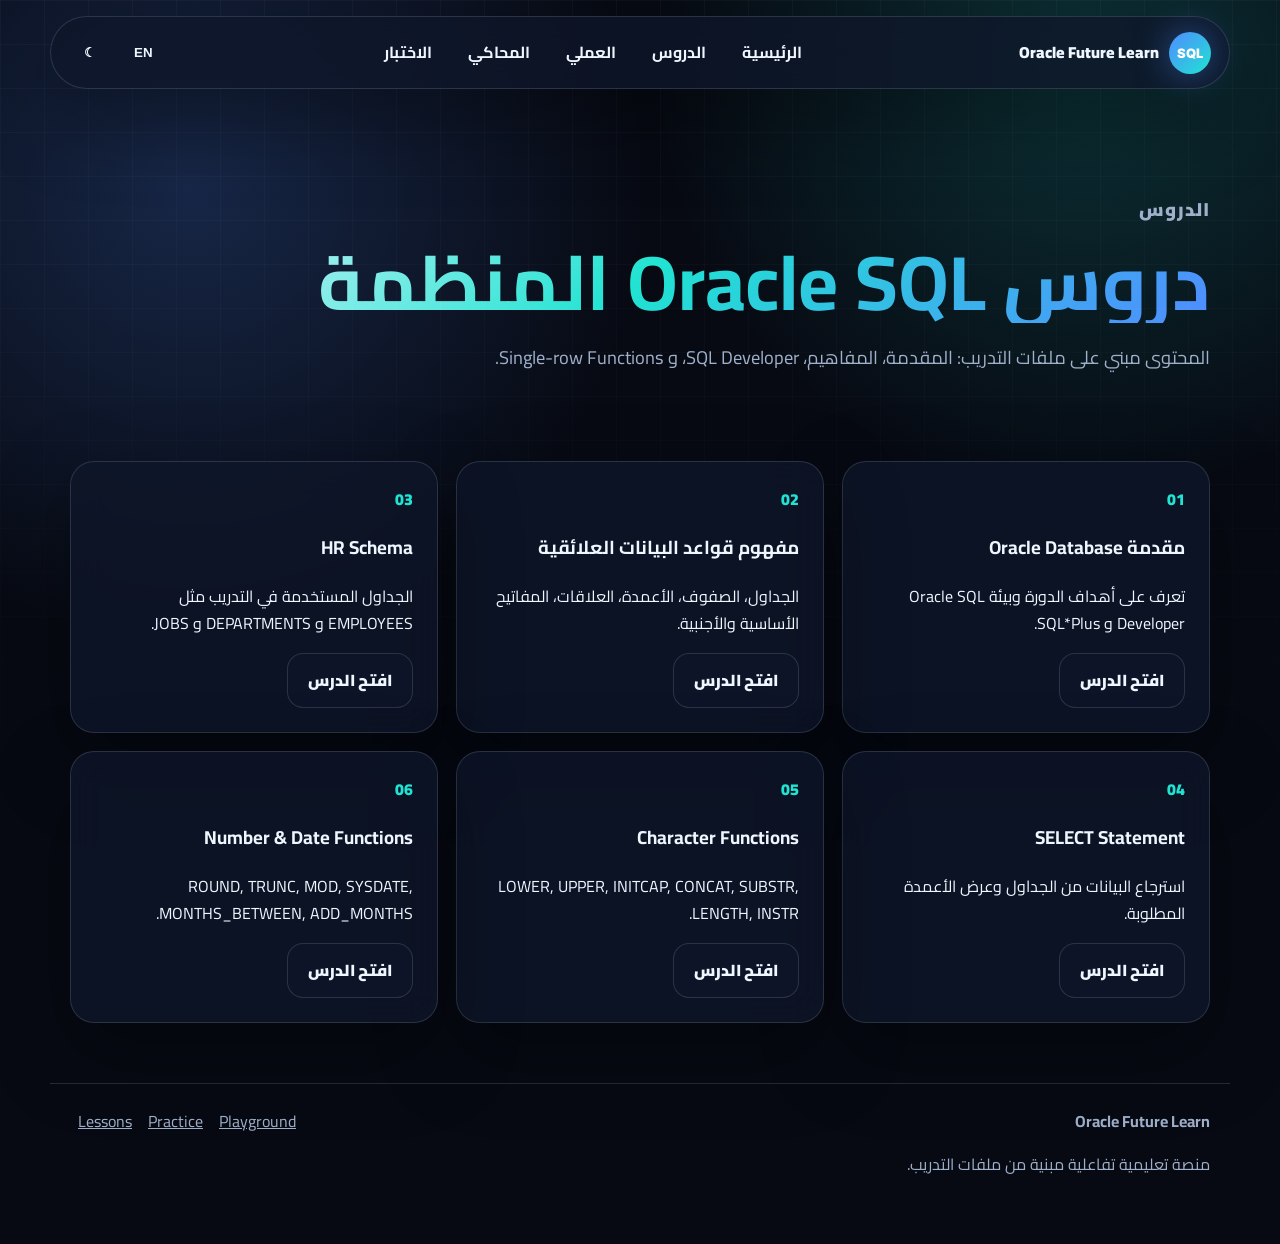
==== lessons.html @ 0b4a3ad7 "Add files via upload" ====
<!DOCTYPE html><html lang="ar" dir="rtl"><head><meta charset="UTF-8"><meta name="viewport" content="width=device-width, initial-scale=1.0"><title>Lessons</title><meta name="description" content="Interactive bilingual Oracle SQL learning platform"><link rel="preconnect" href="https://fonts.googleapis.com"><link href="https://fonts.googleapis.com/css2?family=Cairo:wght@300;400;600;700;900&family=Inter:wght@300;400;600;800;900&family=JetBrains+Mono:wght@400;600&display=swap" rel="stylesheet"><link rel="stylesheet" href="style.css"></head><body><header class="topbar"><a class="brand" href="index.html"><span class="brand-orb">SQL</span><span data-i18n="brand">Oracle Future Learn</span></a><button class="nav-toggle" aria-label="menu">☰</button><nav class="nav"><a href="index.html" data-i18n="nav_home">الرئيسية</a><a href="lessons.html" data-i18n="nav_lessons">الدروس</a><a href="oracle-practice.html" data-i18n="nav_practice">العملي</a><a href="playground.html" data-i18n="nav_playground">المحاكي</a><a href="quiz.html" data-i18n="nav_quiz">الاختبار</a></nav><div class="actions"><button id="langToggle" class="chip">EN</button><button id="themeToggle" class="chip">☾</button></div></header><main><section class="page-head reveal"><p class="eyebrow" data-i18n="nav_lessons">الدروس</p><h1 data-i18n="lessons_title">دروس Oracle SQL المنظمة</h1><p data-i18n="lessons_desc">المحتوى مبني على ملفات التدريب: المقدمة، المفاهيم، SQL Developer، و Single-row Functions.</p></section><section class="lesson-grid reveal" id="lessonGrid"></section></main><footer class="footer"><div><b>Oracle Future Learn</b><p data-i18n="footer_desc">منصة تعليمية تفاعلية مبنية من ملفات التدريب.</p></div><div class="footer-links"><a href="lessons.html">Lessons</a><a href="oracle-practice.html">Practice</a><a href="playground.html">Playground</a></div></footer><script src="app.js"></script><script src="lessons.js"></script></body></html>
---- style.css ----
:root{--bg:#070a13;--surface:rgba(15,23,42,.78);--surface2:rgba(30,41,59,.78);--text:#eef6ff;--muted:#9fb0ca;--primary:#4f8cff;--accent:#20e3d2;--border:rgba(148,163,184,.22);--shadow:0 30px 80px rgba(0,0,0,.35);--radius:24px}html[data-theme="light"]{--bg:#f7fbff;--surface:rgba(255,255,255,.82);--surface2:rgba(241,245,249,.88);--text:#08111f;--muted:#52606f;--primary:#2563eb;--accent:#0891b2;--border:rgba(15,23,42,.13);--shadow:0 25px 70px rgba(37,99,235,.12)}*{box-sizing:border-box}body{margin:0;background:radial-gradient(circle at 15% 15%,rgba(79,140,255,.22),transparent 30%),radial-gradient(circle at 85% 5%,rgba(32,227,210,.18),transparent 27%),var(--bg);color:var(--text);font-family:Cairo,Inter,sans-serif;line-height:1.7;min-height:100vh}body:before{content:"";position:fixed;inset:0;background-image:linear-gradient(rgba(255,255,255,.03) 1px,transparent 1px),linear-gradient(90deg,rgba(255,255,255,.03) 1px,transparent 1px);background-size:44px 44px;mask-image:linear-gradient(to bottom,#000,transparent);pointer-events:none}.topbar{position:sticky;top:0;z-index:20;display:flex;align-items:center;justify-content:space-between;gap:18px;margin:16px auto;padding:12px 18px;max-width:1180px;border:1px solid var(--border);background:var(--surface);backdrop-filter:blur(18px);border-radius:999px;box-shadow:var(--shadow)}.brand{display:flex;align-items:center;gap:10px;text-decoration:none;color:var(--text);font-weight:900}.brand-orb{display:grid;place-items:center;width:42px;height:42px;border-radius:50%;background:linear-gradient(135deg,var(--primary),var(--accent));color:#fff;font-family:Inter;font-size:13px;box-shadow:0 0 35px rgba(79,140,255,.5)}.nav{display:flex;gap:6px}.nav a,.chip{color:var(--text);text-decoration:none;border:1px solid transparent;background:transparent;border-radius:999px;padding:9px 14px;font-weight:700;cursor:pointer}.nav a:hover,.chip:hover{border-color:var(--border);background:var(--surface2)}.actions{display:flex;gap:8px}.nav-toggle{display:none}.hero,.section,.page-head,.lab-layout,.playground,.quiz-box{max-width:1180px;margin:0 auto;padding:70px 20px}.grid-2{display:grid;grid-template-columns:1.05fr .95fr;gap:36px;align-items:center}.eyebrow{color:var(--accent);font-weight:900;letter-spacing:.05em}.hero h1,.page-head h1{font-size:clamp(2.2rem,6vw,5rem);line-height:1.04;margin:12px 0;background:linear-gradient(135deg,var(--text),var(--accent),var(--primary));-webkit-background-clip:text;color:transparent}.lead,.page-head p,.section-title p{font-size:1.15rem;color:var(--muted);max-width:750px}.btn{display:inline-flex;align-items:center;justify-content:center;text-decoration:none;border:1px solid var(--border);border-radius:16px;padding:13px 20px;font-weight:900;color:var(--text);cursor:pointer}.primary{background:linear-gradient(135deg,var(--primary),var(--accent));color:white;border:0;box-shadow:0 16px 40px rgba(79,140,255,.25)}.ghost{background:var(--surface)}.hero-actions{display:flex;gap:12px;flex-wrap:wrap;margin:28px 0}.stats{display:grid;grid-template-columns:repeat(3,1fr);gap:12px}.stats div,.card,.terminal-card,.progress-card,.lesson-card,.lab-menu,.lab-content,.editor,.output,.quiz-box{border:1px solid var(--border);background:var(--surface);backdrop-filter:blur(18px);border-radius:var(--radius);box-shadow:var(--shadow)}.stats div{padding:16px;text-align:center}.stats b{font-size:1.8rem;color:var(--accent);display:block}.terminal-card{padding:20px;transform:perspective(900px) rotateY(-5deg);position:relative;overflow:hidden}.terminal-card:after{content:"";position:absolute;width:220px;height:220px;background:var(--primary);filter:blur(80px);opacity:.25;left:-70px;bottom:-70px}.dots{display:flex;gap:8px;margin-bottom:16px}.dots span{width:12px;height:12px;border-radius:50%;background:var(--accent);opacity:.75}pre,textarea{font-family:'JetBrains Mono',monospace}.terminal-card pre{direction:ltr;text-align:left;background:#020617;color:#dbeafe;border-radius:16px;padding:18px;overflow:auto}.result-table{display:grid;grid-template-columns:1fr 1fr;gap:1px;background:var(--border);border-radius:16px;overflow:hidden;direction:ltr}.result-table div{padding:10px 12px;background:var(--surface2)}.section-title{text-align:center;margin-bottom:30px}.section-title h2,.dashboard-preview h2{font-size:clamp(1.8rem,4vw,3rem);margin:0}.cards{display:grid;gap:18px}.four{grid-template-columns:repeat(4,1fr)}.card{padding:24px;transition:.25s}.card:hover,.lesson-card:hover{transform:translateY(-8px);border-color:var(--accent)}.icon{font-size:2.3rem}.timeline{display:grid;grid-template-columns:repeat(6,1fr);gap:12px}.timeline div{padding:18px;border:1px solid var(--border);background:var(--surface);border-radius:20px;text-align:center}.timeline b{display:block;color:var(--accent)}.dashboard-preview{display:grid;grid-template-columns:1fr 320px;gap:24px;align-items:center}.progress-card{padding:25px;text-align:center}.ring{width:170px;height:170px;border-radius:50%;display:grid;place-items:center;margin:0 auto 20px;background:conic-gradient(var(--accent) var(--p,0deg),var(--surface2) 0);font-size:2rem;font-weight:900}.lesson-grid{max-width:1180px;margin:0 auto 60px;padding:0 20px;display:grid;grid-template-columns:repeat(3,1fr);gap:18px}.lesson-card{padding:24px}.lesson-card .tag{color:var(--accent);font-weight:900}.lesson-card button{margin-top:12px}.lab-layout{display:grid;grid-template-columns:280px 1fr;gap:20px;padding-top:0}.lab-menu{padding:14px;align-self:start;position:sticky;top:100px}.lab-menu button{width:100%;margin:6px 0;text-align:start}.lab-content{padding:28px}.codebox{position:relative;background:#020617;color:#dbeafe;padding:18px;border-radius:16px;overflow:auto;direction:ltr;text-align:left}.copy-btn{position:absolute;top:10px;inset-inline-end:10px}.note{border-inline-start:4px solid var(--accent);padding:12px 16px;background:var(--surface2);border-radius:12px}.playground{display:grid;grid-template-columns:1.1fr .9fr;gap:20px;padding-top:0}.editor,.output{padding:18px}.editor-bar{display:flex;gap:10px;margin-bottom:12px;flex-wrap:wrap}textarea{width:100%;min-height:300px;border:1px solid var(--border);border-radius:18px;background:#020617;color:#dbeafe;padding:18px;font-size:15px;direction:ltr;text-align:left}.table{width:100%;border-collapse:collapse;overflow:hidden;border-radius:16px}.table th,.table td{border:1px solid var(--border);padding:10px;text-align:start}.table th{color:var(--accent)}.question{padding:18px;border:1px solid var(--border);border-radius:18px;margin:14px 0;background:var(--surface2)}.question label{display:block;margin:8px 0}.footer{max-width:1180px;margin:50px auto 25px;padding:24px 20px;border-top:1px solid var(--border);display:flex;justify-content:space-between;gap:20px;color:var(--muted)}.footer a{color:var(--muted);margin-inline:8px}.reveal{opacity:0;transform:translateY(18px);transition:.7s}.reveal.in{opacity:1;transform:none}@media(max-width:900px){.topbar{border-radius:24px;align-items:flex-start}.nav-toggle{display:block}.nav{display:none;position:absolute;top:74px;left:16px;right:16px;flex-direction:column;background:var(--surface);padding:14px;border:1px solid var(--border);border-radius:22px}.nav.open{display:flex}.grid-2,.dashboard-preview,.lab-layout,.playground{grid-template-columns:1fr}.four,.lesson-grid,.timeline{grid-template-columns:1fr}.terminal-card{transform:none}.footer{flex-direction:column}.lab-menu{position:static}}
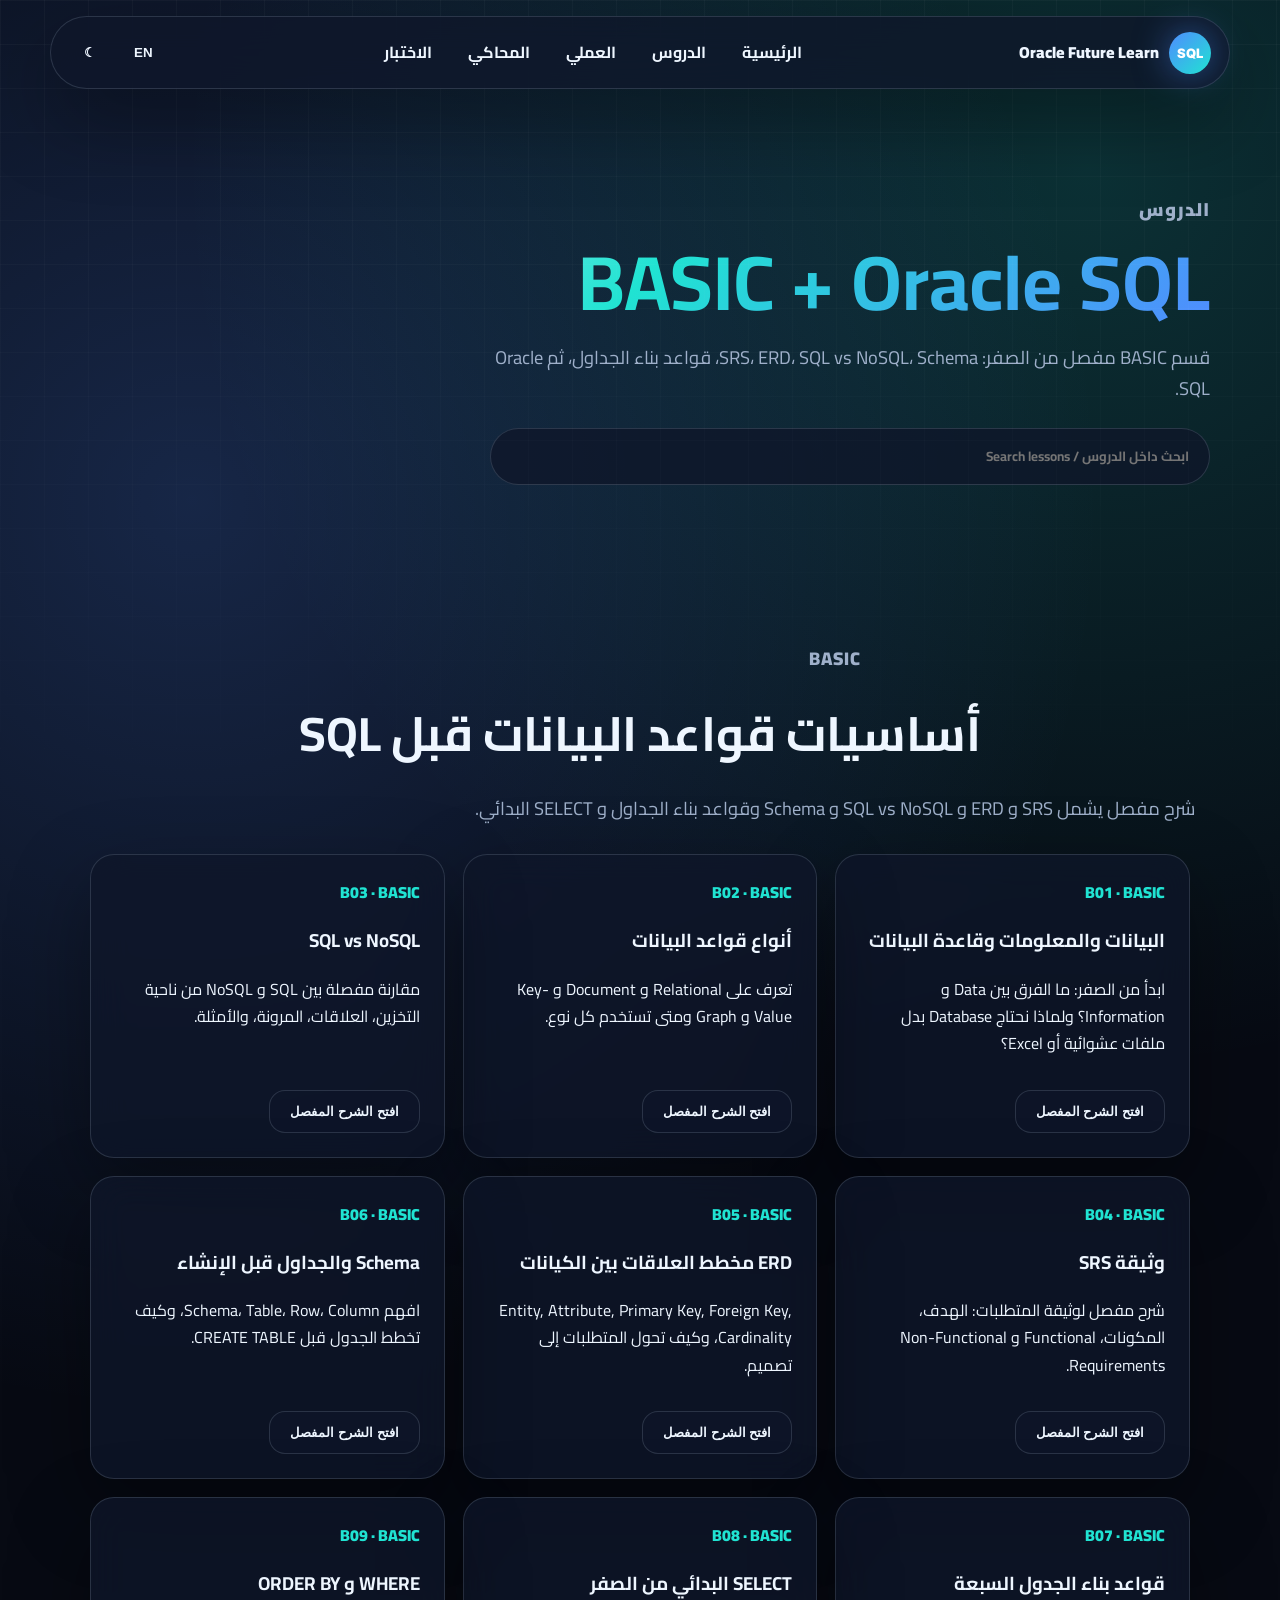
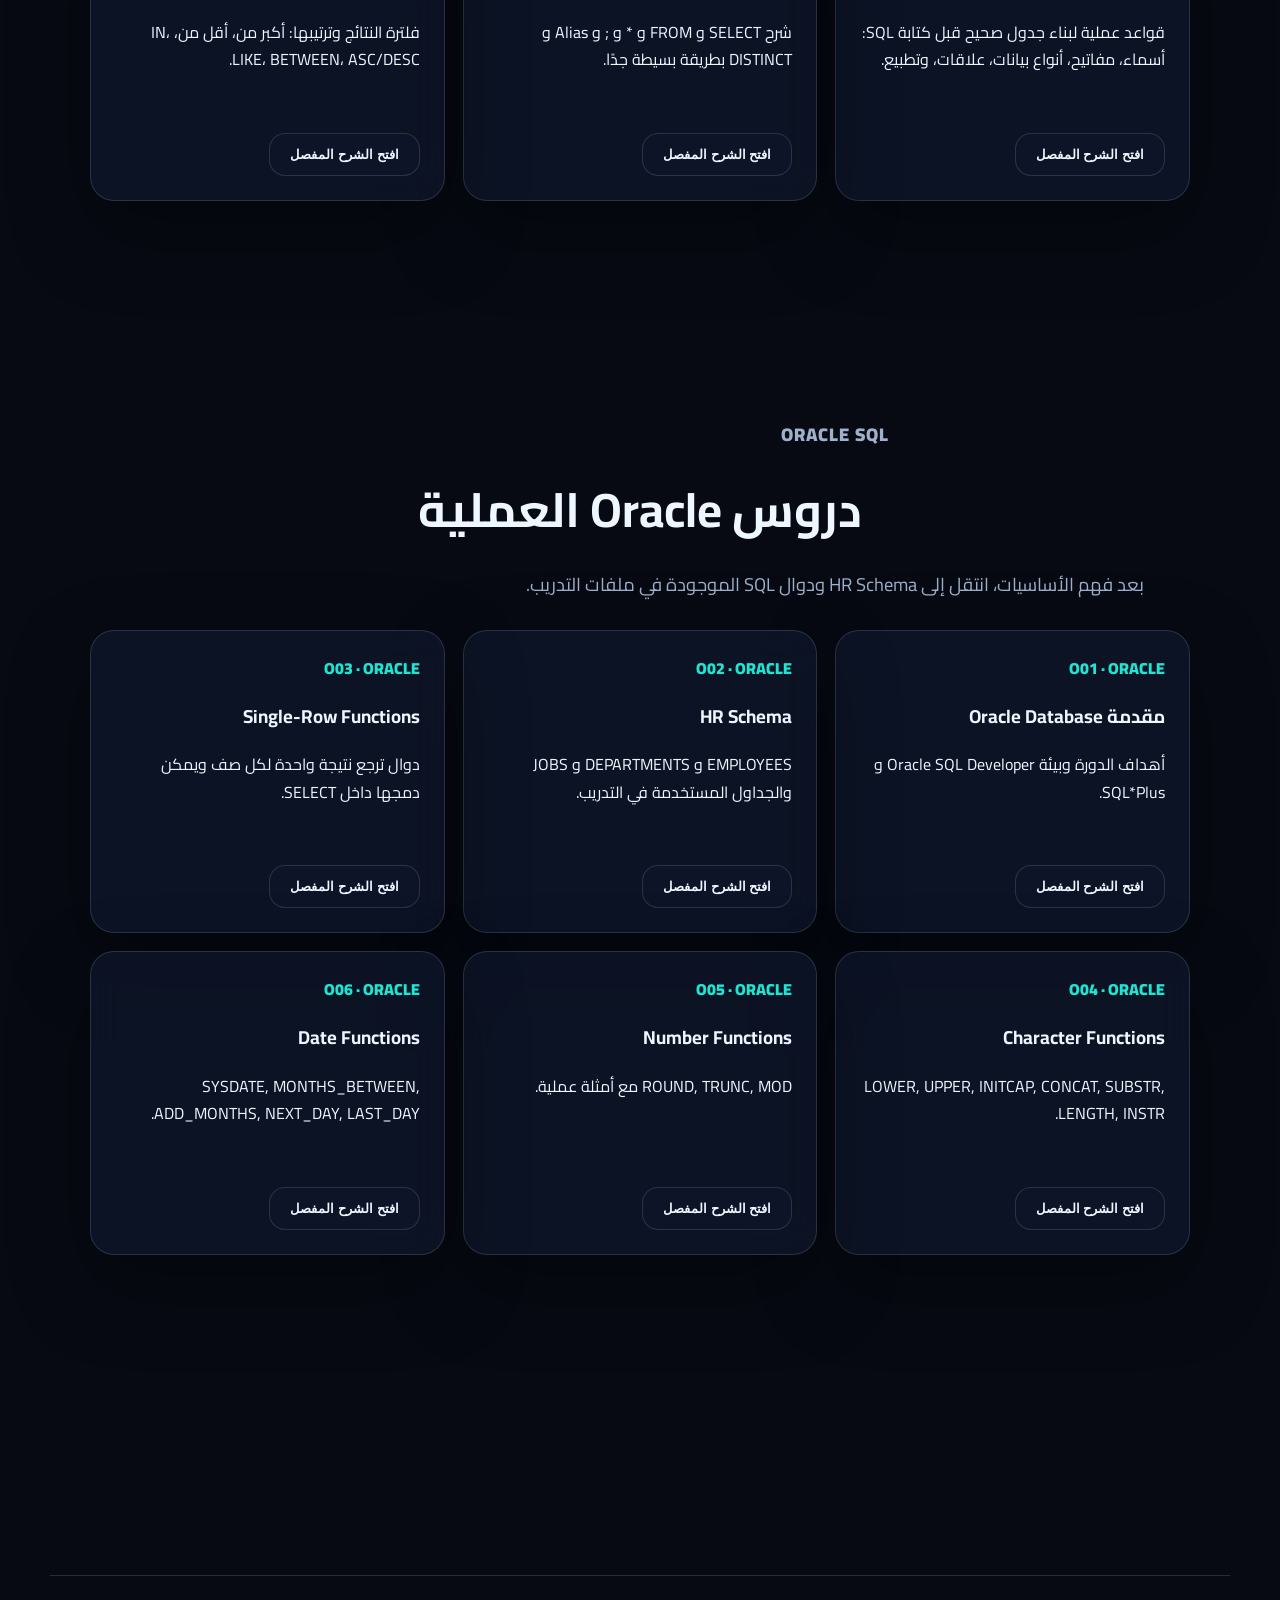
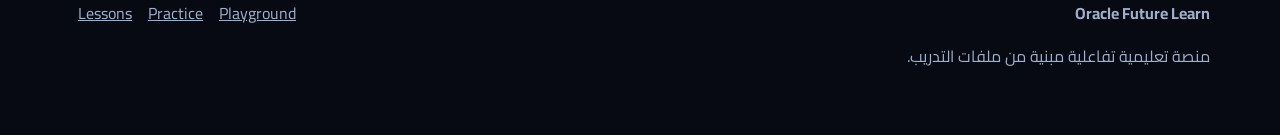
==== commit 17182294: "Add files via upload" ====
--- a/lessons.html
+++ b/lessons.html
@@ -1 +1,5 @@
-<!DOCTYPE html><html lang="ar" dir="rtl"><head><meta charset="UTF-8"><meta name="viewport" content="width=device-width, initial-scale=1.0"><title>Lessons</title><meta name="description" content="Interactive bilingual Oracle SQL learning platform"><link rel="preconnect" href="https://fonts.googleapis.com"><link href="https://fonts.googleapis.com/css2?family=Cairo:wght@300;400;600;700;900&family=Inter:wght@300;400;600;800;900&family=JetBrains+Mono:wght@400;600&display=swap" rel="stylesheet"><link rel="stylesheet" href="style.css"></head><body><header class="topbar"><a class="brand" href="index.html"><span class="brand-orb">SQL</span><span data-i18n="brand">Oracle Future Learn</span></a><button class="nav-toggle" aria-label="menu">☰</button><nav class="nav"><a href="index.html" data-i18n="nav_home">الرئيسية</a><a href="lessons.html" data-i18n="nav_lessons">الدروس</a><a href="oracle-practice.html" data-i18n="nav_practice">العملي</a><a href="playground.html" data-i18n="nav_playground">المحاكي</a><a href="quiz.html" data-i18n="nav_quiz">الاختبار</a></nav><div class="actions"><button id="langToggle" class="chip">EN</button><button id="themeToggle" class="chip">☾</button></div></header><main><section class="page-head reveal"><p class="eyebrow" data-i18n="nav_lessons">الدروس</p><h1 data-i18n="lessons_title">دروس Oracle SQL المنظمة</h1><p data-i18n="lessons_desc">المحتوى مبني على ملفات التدريب: المقدمة، المفاهيم، SQL Developer، و Single-row Functions.</p></section><section class="lesson-grid reveal" id="lessonGrid"></section></main><footer class="footer"><div><b>Oracle Future Learn</b><p data-i18n="footer_desc">منصة تعليمية تفاعلية مبنية من ملفات التدريب.</p></div><div class="footer-links"><a href="lessons.html">Lessons</a><a href="oracle-practice.html">Practice</a><a href="playground.html">Playground</a></div></footer><script src="app.js"></script><script src="lessons.js"></script></body></html>+<!DOCTYPE html><html lang="ar" dir="rtl"><head><meta charset="UTF-8"><meta name="viewport" content="width=device-width, initial-scale=1.0"><title>Lessons</title><meta name="description" content="Interactive bilingual Oracle SQL learning platform"><link rel="preconnect" href="https://fonts.googleapis.com"><link href="https://fonts.googleapis.com/css2?family=Cairo:wght@300;400;600;700;900&family=Inter:wght@300;400;600;800;900&family=JetBrains+Mono:wght@400;600&display=swap" rel="stylesheet"><link rel="stylesheet" href="style.css"></head><body><header class="topbar"><a class="brand" href="index.html"><span class="brand-orb">SQL</span><span data-i18n="brand">Oracle Future Learn</span></a><button class="nav-toggle" aria-label="menu">☰</button><nav class="nav"><a href="index.html" data-i18n="nav_home">الرئيسية</a><a href="lessons.html" data-i18n="nav_lessons">الدروس</a><a href="oracle-practice.html" data-i18n="nav_practice">العملي</a><a href="playground.html" data-i18n="nav_playground">المحاكي</a><a href="quiz.html" data-i18n="nav_quiz">الاختبار</a></nav><div class="actions"><button id="langToggle" class="chip">EN</button><button id="themeToggle" class="chip">☾</button></div></header><main><section class="page-head reveal"><p class="eyebrow" data-i18n="nav_lessons">الدروس</p><h1 data-i18n="lessons_title">دروس Oracle SQL المنظمة</h1><p data-i18n="lessons_desc">المحتوى مبني على ملفات التدريب: المقدمة، المفاهيم، SQL Developer، و Single-row Functions.</p><div class="search-wrap"><input id="lessonSearch" class="search-input" placeholder="ابحث داخل الدروس / Search lessons"></div></section>
+<section class="section reveal"><div class="section-title"><p class="eyebrow">BASIC</p><h2>أساسيات قواعد البيانات قبل SQL</h2><p>شرح مفصل يشمل SRS و ERD و SQL vs NoSQL و Schema وقواعد بناء الجداول و SELECT البدائي.</p></div><div class="lesson-grid" id="basicGrid"></div></section>
+<section class="section reveal"><div class="section-title"><p class="eyebrow">ORACLE SQL</p><h2>دروس Oracle العملية</h2><p>بعد فهم الأساسيات، انتقل إلى HR Schema ودوال SQL الموجودة في ملفات التدريب.</p></div><div class="lesson-grid" id="oracleGrid"></div></section>
+<section class="section reveal" id="lessonDetail"></section>
+</main><footer class="footer"><div><b>Oracle Future Learn</b><p data-i18n="footer_desc">منصة تعليمية تفاعلية مبنية من ملفات التدريب.</p></div><div class="footer-links"><a href="lessons.html">Lessons</a><a href="oracle-practice.html">Practice</a><a href="playground.html">Playground</a></div></footer><script src="app.js"></script><script src="lessons.js"></script></body></html>
--- a/style.css
+++ b/style.css
@@ -1,2 +1,3 @@
 
 :root{--bg:#070a13;--surface:rgba(15,23,42,.78);--surface2:rgba(30,41,59,.78);--text:#eef6ff;--muted:#9fb0ca;--primary:#4f8cff;--accent:#20e3d2;--border:rgba(148,163,184,.22);--shadow:0 30px 80px rgba(0,0,0,.35);--radius:24px}html[data-theme="light"]{--bg:#f7fbff;--surface:rgba(255,255,255,.82);--surface2:rgba(241,245,249,.88);--text:#08111f;--muted:#52606f;--primary:#2563eb;--accent:#0891b2;--border:rgba(15,23,42,.13);--shadow:0 25px 70px rgba(37,99,235,.12)}*{box-sizing:border-box}body{margin:0;background:radial-gradient(circle at 15% 15%,rgba(79,140,255,.22),transparent 30%),radial-gradient(circle at 85% 5%,rgba(32,227,210,.18),transparent 27%),var(--bg);color:var(--text);font-family:Cairo,Inter,sans-serif;line-height:1.7;min-height:100vh}body:before{content:"";position:fixed;inset:0;background-image:linear-gradient(rgba(255,255,255,.03) 1px,transparent 1px),linear-gradient(90deg,rgba(255,255,255,.03) 1px,transparent 1px);background-size:44px 44px;mask-image:linear-gradient(to bottom,#000,transparent);pointer-events:none}.topbar{position:sticky;top:0;z-index:20;display:flex;align-items:center;justify-content:space-between;gap:18px;margin:16px auto;padding:12px 18px;max-width:1180px;border:1px solid var(--border);background:var(--surface);backdrop-filter:blur(18px);border-radius:999px;box-shadow:var(--shadow)}.brand{display:flex;align-items:center;gap:10px;text-decoration:none;color:var(--text);font-weight:900}.brand-orb{display:grid;place-items:center;width:42px;height:42px;border-radius:50%;background:linear-gradient(135deg,var(--primary),var(--accent));color:#fff;font-family:Inter;font-size:13px;box-shadow:0 0 35px rgba(79,140,255,.5)}.nav{display:flex;gap:6px}.nav a,.chip{color:var(--text);text-decoration:none;border:1px solid transparent;background:transparent;border-radius:999px;padding:9px 14px;font-weight:700;cursor:pointer}.nav a:hover,.chip:hover{border-color:var(--border);background:var(--surface2)}.actions{display:flex;gap:8px}.nav-toggle{display:none}.hero,.section,.page-head,.lab-layout,.playground,.quiz-box{max-width:1180px;margin:0 auto;padding:70px 20px}.grid-2{display:grid;grid-template-columns:1.05fr .95fr;gap:36px;align-items:center}.eyebrow{color:var(--accent);font-weight:900;letter-spacing:.05em}.hero h1,.page-head h1{font-size:clamp(2.2rem,6vw,5rem);line-height:1.04;margin:12px 0;background:linear-gradient(135deg,var(--text),var(--accent),var(--primary));-webkit-background-clip:text;color:transparent}.lead,.page-head p,.section-title p{font-size:1.15rem;color:var(--muted);max-width:750px}.btn{display:inline-flex;align-items:center;justify-content:center;text-decoration:none;border:1px solid var(--border);border-radius:16px;padding:13px 20px;font-weight:900;color:var(--text);cursor:pointer}.primary{background:linear-gradient(135deg,var(--primary),var(--accent));color:white;border:0;box-shadow:0 16px 40px rgba(79,140,255,.25)}.ghost{background:var(--surface)}.hero-actions{display:flex;gap:12px;flex-wrap:wrap;margin:28px 0}.stats{display:grid;grid-template-columns:repeat(3,1fr);gap:12px}.stats div,.card,.terminal-card,.progress-card,.lesson-card,.lab-menu,.lab-content,.editor,.output,.quiz-box{border:1px solid var(--border);background:var(--surface);backdrop-filter:blur(18px);border-radius:var(--radius);box-shadow:var(--shadow)}.stats div{padding:16px;text-align:center}.stats b{font-size:1.8rem;color:var(--accent);display:block}.terminal-card{padding:20px;transform:perspective(900px) rotateY(-5deg);position:relative;overflow:hidden}.terminal-card:after{content:"";position:absolute;width:220px;height:220px;background:var(--primary);filter:blur(80px);opacity:.25;left:-70px;bottom:-70px}.dots{display:flex;gap:8px;margin-bottom:16px}.dots span{width:12px;height:12px;border-radius:50%;background:var(--accent);opacity:.75}pre,textarea{font-family:'JetBrains Mono',monospace}.terminal-card pre{direction:ltr;text-align:left;background:#020617;color:#dbeafe;border-radius:16px;padding:18px;overflow:auto}.result-table{display:grid;grid-template-columns:1fr 1fr;gap:1px;background:var(--border);border-radius:16px;overflow:hidden;direction:ltr}.result-table div{padding:10px 12px;background:var(--surface2)}.section-title{text-align:center;margin-bottom:30px}.section-title h2,.dashboard-preview h2{font-size:clamp(1.8rem,4vw,3rem);margin:0}.cards{display:grid;gap:18px}.four{grid-template-columns:repeat(4,1fr)}.card{padding:24px;transition:.25s}.card:hover,.lesson-card:hover{transform:translateY(-8px);border-color:var(--accent)}.icon{font-size:2.3rem}.timeline{display:grid;grid-template-columns:repeat(6,1fr);gap:12px}.timeline div{padding:18px;border:1px solid var(--border);background:var(--surface);border-radius:20px;text-align:center}.timeline b{display:block;color:var(--accent)}.dashboard-preview{display:grid;grid-template-columns:1fr 320px;gap:24px;align-items:center}.progress-card{padding:25px;text-align:center}.ring{width:170px;height:170px;border-radius:50%;display:grid;place-items:center;margin:0 auto 20px;background:conic-gradient(var(--accent) var(--p,0deg),var(--surface2) 0);font-size:2rem;font-weight:900}.lesson-grid{max-width:1180px;margin:0 auto 60px;padding:0 20px;display:grid;grid-template-columns:repeat(3,1fr);gap:18px}.lesson-card{padding:24px}.lesson-card .tag{color:var(--accent);font-weight:900}.lesson-card button{margin-top:12px}.lab-layout{display:grid;grid-template-columns:280px 1fr;gap:20px;padding-top:0}.lab-menu{padding:14px;align-self:start;position:sticky;top:100px}.lab-menu button{width:100%;margin:6px 0;text-align:start}.lab-content{padding:28px}.codebox{position:relative;background:#020617;color:#dbeafe;padding:18px;border-radius:16px;overflow:auto;direction:ltr;text-align:left}.copy-btn{position:absolute;top:10px;inset-inline-end:10px}.note{border-inline-start:4px solid var(--accent);padding:12px 16px;background:var(--surface2);border-radius:12px}.playground{display:grid;grid-template-columns:1.1fr .9fr;gap:20px;padding-top:0}.editor,.output{padding:18px}.editor-bar{display:flex;gap:10px;margin-bottom:12px;flex-wrap:wrap}textarea{width:100%;min-height:300px;border:1px solid var(--border);border-radius:18px;background:#020617;color:#dbeafe;padding:18px;font-size:15px;direction:ltr;text-align:left}.table{width:100%;border-collapse:collapse;overflow:hidden;border-radius:16px}.table th,.table td{border:1px solid var(--border);padding:10px;text-align:start}.table th{color:var(--accent)}.question{padding:18px;border:1px solid var(--border);border-radius:18px;margin:14px 0;background:var(--surface2)}.question label{display:block;margin:8px 0}.footer{max-width:1180px;margin:50px auto 25px;padding:24px 20px;border-top:1px solid var(--border);display:flex;justify-content:space-between;gap:20px;color:var(--muted)}.footer a{color:var(--muted);margin-inline:8px}.reveal{opacity:0;transform:translateY(18px);transition:.7s}.reveal.in{opacity:1;transform:none}@media(max-width:900px){.topbar{border-radius:24px;align-items:flex-start}.nav-toggle{display:block}.nav{display:none;position:absolute;top:74px;left:16px;right:16px;flex-direction:column;background:var(--surface);padding:14px;border:1px solid var(--border);border-radius:22px}.nav.open{display:flex}.grid-2,.dashboard-preview,.lab-layout,.playground{grid-template-columns:1fr}.four,.lesson-grid,.timeline{grid-template-columns:1fr}.terminal-card{transform:none}.footer{flex-direction:column}.lab-menu{position:static}}
+.search-wrap{margin-top:24px;max-width:720px}.search-input{width:100%;border:1px solid var(--border);background:var(--surface);color:var(--text);border-radius:999px;padding:15px 20px;font-family:Cairo,Inter,sans-serif;font-weight:700;outline:none}.search-input:focus{border-color:var(--accent);box-shadow:0 0 0 5px rgba(32,227,210,.08)}.deep-card{border:1px solid var(--border);background:var(--surface);backdrop-filter:blur(18px);border-radius:var(--radius);box-shadow:var(--shadow);padding:30px}.detail-head{display:flex;justify-content:space-between;gap:12px;align-items:center;flex-wrap:wrap}.big-text{font-size:1.1rem;color:var(--muted);max-width:1000px}.mini-grid{display:grid;grid-template-columns:1fr 1fr;gap:18px;margin:18px 0}.mini-card{border:1px solid var(--border);background:var(--surface2);border-radius:20px;padding:20px;margin:18px 0}.mini-card h3{margin-top:0;color:var(--accent)}.mini-card li{margin:8px 0}.codebox{margin:0;white-space:pre-wrap;min-height:120px}.lesson-card button{margin-top:14px}.lesson-card p{min-height:84px}@media(max-width:900px){.mini-grid{grid-template-columns:1fr}.lesson-card p{min-height:auto}.detail-head{align-items:stretch}.detail-head .btn{width:100%}}
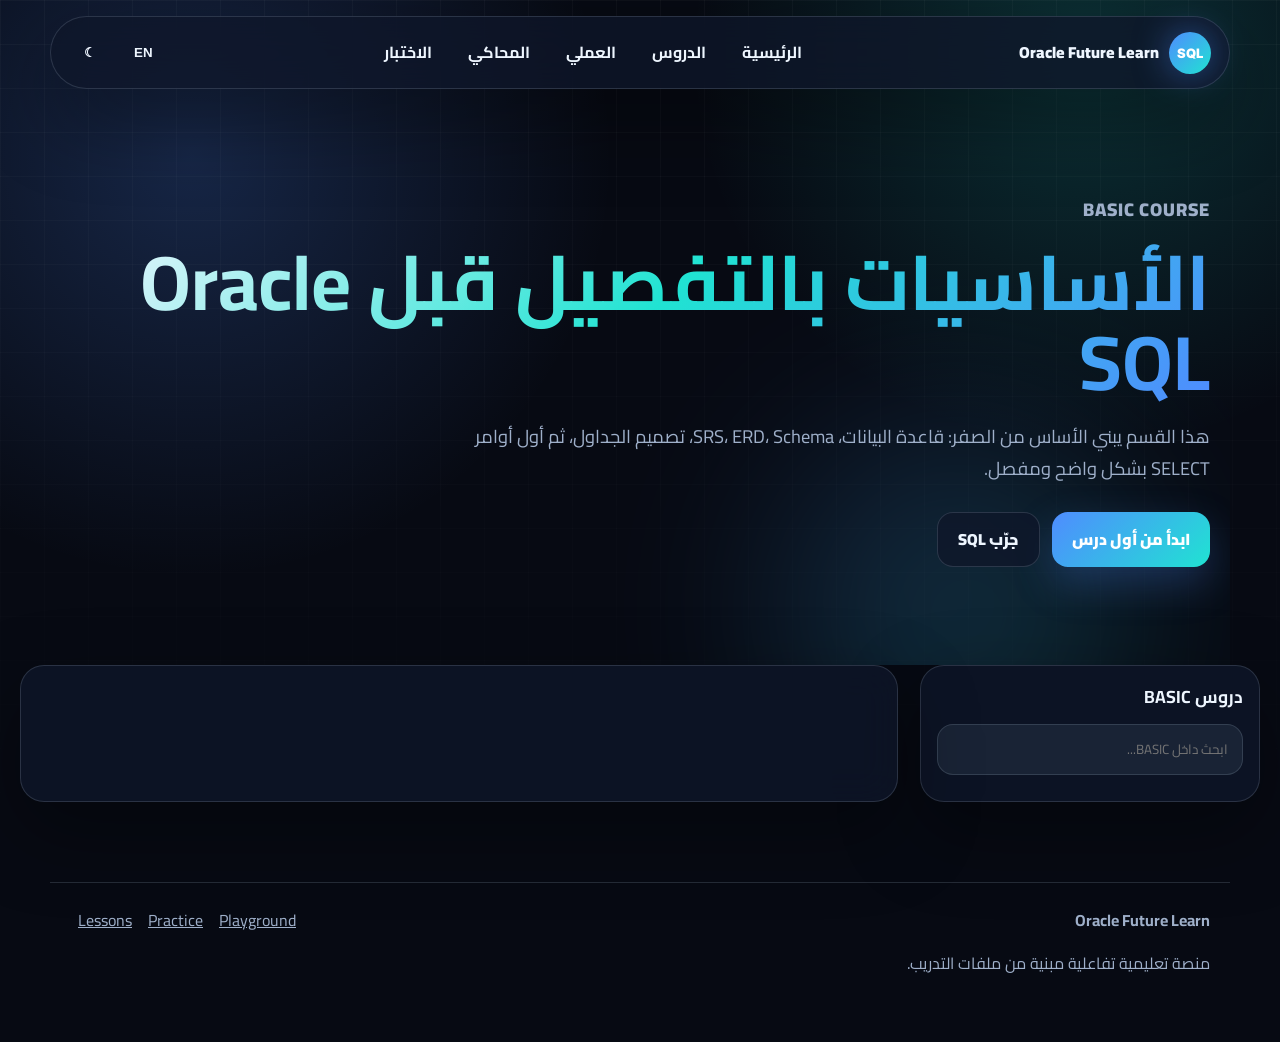
==== commit 526f8275: "Add files via upload" ====
--- a/lessons.html
+++ b/lessons.html
@@ -1,5 +1,54 @@
-<!DOCTYPE html><html lang="ar" dir="rtl"><head><meta charset="UTF-8"><meta name="viewport" content="width=device-width, initial-scale=1.0"><title>Lessons</title><meta name="description" content="Interactive bilingual Oracle SQL learning platform"><link rel="preconnect" href="https://fonts.googleapis.com"><link href="https://fonts.googleapis.com/css2?family=Cairo:wght@300;400;600;700;900&family=Inter:wght@300;400;600;800;900&family=JetBrains+Mono:wght@400;600&display=swap" rel="stylesheet"><link rel="stylesheet" href="style.css"></head><body><header class="topbar"><a class="brand" href="index.html"><span class="brand-orb">SQL</span><span data-i18n="brand">Oracle Future Learn</span></a><button class="nav-toggle" aria-label="menu">☰</button><nav class="nav"><a href="index.html" data-i18n="nav_home">الرئيسية</a><a href="lessons.html" data-i18n="nav_lessons">الدروس</a><a href="oracle-practice.html" data-i18n="nav_practice">العملي</a><a href="playground.html" data-i18n="nav_playground">المحاكي</a><a href="quiz.html" data-i18n="nav_quiz">الاختبار</a></nav><div class="actions"><button id="langToggle" class="chip">EN</button><button id="themeToggle" class="chip">☾</button></div></header><main><section class="page-head reveal"><p class="eyebrow" data-i18n="nav_lessons">الدروس</p><h1 data-i18n="lessons_title">دروس Oracle SQL المنظمة</h1><p data-i18n="lessons_desc">المحتوى مبني على ملفات التدريب: المقدمة، المفاهيم، SQL Developer، و Single-row Functions.</p><div class="search-wrap"><input id="lessonSearch" class="search-input" placeholder="ابحث داخل الدروس / Search lessons"></div></section>
-<section class="section reveal"><div class="section-title"><p class="eyebrow">BASIC</p><h2>أساسيات قواعد البيانات قبل SQL</h2><p>شرح مفصل يشمل SRS و ERD و SQL vs NoSQL و Schema وقواعد بناء الجداول و SELECT البدائي.</p></div><div class="lesson-grid" id="basicGrid"></div></section>
-<section class="section reveal"><div class="section-title"><p class="eyebrow">ORACLE SQL</p><h2>دروس Oracle العملية</h2><p>بعد فهم الأساسيات، انتقل إلى HR Schema ودوال SQL الموجودة في ملفات التدريب.</p></div><div class="lesson-grid" id="oracleGrid"></div></section>
-<section class="section reveal" id="lessonDetail"></section>
-</main><footer class="footer"><div><b>Oracle Future Learn</b><p data-i18n="footer_desc">منصة تعليمية تفاعلية مبنية من ملفات التدريب.</p></div><div class="footer-links"><a href="lessons.html">Lessons</a><a href="oracle-practice.html">Practice</a><a href="playground.html">Playground</a></div></footer><script src="app.js"></script><script src="lessons.js"></script></body></html>
+<!DOCTYPE html>
+<html lang="ar" dir="rtl">
+<head>
+  <meta charset="UTF-8">
+  <meta name="viewport" content="width=device-width, initial-scale=1.0">
+  <title>BASIC Lessons | Oracle Future Learn</title>
+  <meta name="description" content="Detailed BASIC course for database, SRS, ERD, schema, table design, and SQL basics.">
+  <link rel="preconnect" href="https://fonts.googleapis.com">
+  <link href="https://fonts.googleapis.com/css2?family=Cairo:wght@300;400;600;700;900&family=Inter:wght@300;400;600;800;900&family=JetBrains+Mono:wght@400;600&display=swap" rel="stylesheet">
+  <link rel="stylesheet" href="style.css">
+</head>
+<body>
+<header class="topbar">
+  <a class="brand" href="index.html"><span class="brand-orb">SQL</span><span data-i18n="brand">Oracle Future Learn</span></a>
+  <button class="nav-toggle" aria-label="menu">☰</button>
+  <nav class="nav">
+    <a href="index.html" data-i18n="nav_home">الرئيسية</a>
+    <a href="lessons.html" data-i18n="nav_lessons">الدروس</a>
+    <a href="oracle-practice.html" data-i18n="nav_practice">العملي</a>
+    <a href="playground.html" data-i18n="nav_playground">المحاكي</a>
+    <a href="quiz.html" data-i18n="nav_quiz">الاختبار</a>
+  </nav>
+  <div class="actions"><button id="langToggle" class="chip">EN</button><button id="themeToggle" class="chip">☾</button></div>
+</header>
+<main>
+  <section class="page-head reveal basic-hero">
+    <p class="eyebrow">BASIC COURSE</p>
+    <h1 id="basicTitle">الأساسيات بالتفصيل قبل Oracle SQL</h1>
+    <p id="basicDesc">هذا القسم يبني الأساس من الصفر: قاعدة البيانات، SRS، ERD، Schema، تصميم الجداول، ثم أول أوامر SELECT بشكل واضح ومفصل.</p>
+    <div class="hero-actions">
+      <a class="btn primary" href="#basicApp">ابدأ من أول درس</a>
+      <a class="btn ghost" href="playground.html">جرّب SQL</a>
+    </div>
+  </section>
+
+  <section class="basic-shell reveal" id="basicApp">
+    <aside class="basic-sidebar">
+      <div class="basic-side-head">
+        <b id="basicMenuTitle">دروس BASIC</b>
+        <input id="lessonSearch" class="lesson-search" type="search" placeholder="ابحث داخل BASIC...">
+      </div>
+      <div id="basicMenu" class="basic-menu"></div>
+    </aside>
+    <article class="basic-content" id="basicContent"></article>
+  </section>
+</main>
+<footer class="footer">
+  <div><b>Oracle Future Learn</b><p data-i18n="footer_desc">منصة تعليمية تفاعلية مبنية من ملفات التدريب.</p></div>
+  <div class="footer-links"><a href="lessons.html">Lessons</a><a href="oracle-practice.html">Practice</a><a href="playground.html">Playground</a></div>
+</footer>
+<script src="app.js"></script>
+<script src="lessons.js"></script>
+</body>
+</html>
--- a/style.css
+++ b/style.css
@@ -1,3 +1,6 @@
 
 :root{--bg:#070a13;--surface:rgba(15,23,42,.78);--surface2:rgba(30,41,59,.78);--text:#eef6ff;--muted:#9fb0ca;--primary:#4f8cff;--accent:#20e3d2;--border:rgba(148,163,184,.22);--shadow:0 30px 80px rgba(0,0,0,.35);--radius:24px}html[data-theme="light"]{--bg:#f7fbff;--surface:rgba(255,255,255,.82);--surface2:rgba(241,245,249,.88);--text:#08111f;--muted:#52606f;--primary:#2563eb;--accent:#0891b2;--border:rgba(15,23,42,.13);--shadow:0 25px 70px rgba(37,99,235,.12)}*{box-sizing:border-box}body{margin:0;background:radial-gradient(circle at 15% 15%,rgba(79,140,255,.22),transparent 30%),radial-gradient(circle at 85% 5%,rgba(32,227,210,.18),transparent 27%),var(--bg);color:var(--text);font-family:Cairo,Inter,sans-serif;line-height:1.7;min-height:100vh}body:before{content:"";position:fixed;inset:0;background-image:linear-gradient(rgba(255,255,255,.03) 1px,transparent 1px),linear-gradient(90deg,rgba(255,255,255,.03) 1px,transparent 1px);background-size:44px 44px;mask-image:linear-gradient(to bottom,#000,transparent);pointer-events:none}.topbar{position:sticky;top:0;z-index:20;display:flex;align-items:center;justify-content:space-between;gap:18px;margin:16px auto;padding:12px 18px;max-width:1180px;border:1px solid var(--border);background:var(--surface);backdrop-filter:blur(18px);border-radius:999px;box-shadow:var(--shadow)}.brand{display:flex;align-items:center;gap:10px;text-decoration:none;color:var(--text);font-weight:900}.brand-orb{display:grid;place-items:center;width:42px;height:42px;border-radius:50%;background:linear-gradient(135deg,var(--primary),var(--accent));color:#fff;font-family:Inter;font-size:13px;box-shadow:0 0 35px rgba(79,140,255,.5)}.nav{display:flex;gap:6px}.nav a,.chip{color:var(--text);text-decoration:none;border:1px solid transparent;background:transparent;border-radius:999px;padding:9px 14px;font-weight:700;cursor:pointer}.nav a:hover,.chip:hover{border-color:var(--border);background:var(--surface2)}.actions{display:flex;gap:8px}.nav-toggle{display:none}.hero,.section,.page-head,.lab-layout,.playground,.quiz-box{max-width:1180px;margin:0 auto;padding:70px 20px}.grid-2{display:grid;grid-template-columns:1.05fr .95fr;gap:36px;align-items:center}.eyebrow{color:var(--accent);font-weight:900;letter-spacing:.05em}.hero h1,.page-head h1{font-size:clamp(2.2rem,6vw,5rem);line-height:1.04;margin:12px 0;background:linear-gradient(135deg,var(--text),var(--accent),var(--primary));-webkit-background-clip:text;color:transparent}.lead,.page-head p,.section-title p{font-size:1.15rem;color:var(--muted);max-width:750px}.btn{display:inline-flex;align-items:center;justify-content:center;text-decoration:none;border:1px solid var(--border);border-radius:16px;padding:13px 20px;font-weight:900;color:var(--text);cursor:pointer}.primary{background:linear-gradient(135deg,var(--primary),var(--accent));color:white;border:0;box-shadow:0 16px 40px rgba(79,140,255,.25)}.ghost{background:var(--surface)}.hero-actions{display:flex;gap:12px;flex-wrap:wrap;margin:28px 0}.stats{display:grid;grid-template-columns:repeat(3,1fr);gap:12px}.stats div,.card,.terminal-card,.progress-card,.lesson-card,.lab-menu,.lab-content,.editor,.output,.quiz-box{border:1px solid var(--border);background:var(--surface);backdrop-filter:blur(18px);border-radius:var(--radius);box-shadow:var(--shadow)}.stats div{padding:16px;text-align:center}.stats b{font-size:1.8rem;color:var(--accent);display:block}.terminal-card{padding:20px;transform:perspective(900px) rotateY(-5deg);position:relative;overflow:hidden}.terminal-card:after{content:"";position:absolute;width:220px;height:220px;background:var(--primary);filter:blur(80px);opacity:.25;left:-70px;bottom:-70px}.dots{display:flex;gap:8px;margin-bottom:16px}.dots span{width:12px;height:12px;border-radius:50%;background:var(--accent);opacity:.75}pre,textarea{font-family:'JetBrains Mono',monospace}.terminal-card pre{direction:ltr;text-align:left;background:#020617;color:#dbeafe;border-radius:16px;padding:18px;overflow:auto}.result-table{display:grid;grid-template-columns:1fr 1fr;gap:1px;background:var(--border);border-radius:16px;overflow:hidden;direction:ltr}.result-table div{padding:10px 12px;background:var(--surface2)}.section-title{text-align:center;margin-bottom:30px}.section-title h2,.dashboard-preview h2{font-size:clamp(1.8rem,4vw,3rem);margin:0}.cards{display:grid;gap:18px}.four{grid-template-columns:repeat(4,1fr)}.card{padding:24px;transition:.25s}.card:hover,.lesson-card:hover{transform:translateY(-8px);border-color:var(--accent)}.icon{font-size:2.3rem}.timeline{display:grid;grid-template-columns:repeat(6,1fr);gap:12px}.timeline div{padding:18px;border:1px solid var(--border);background:var(--surface);border-radius:20px;text-align:center}.timeline b{display:block;color:var(--accent)}.dashboard-preview{display:grid;grid-template-columns:1fr 320px;gap:24px;align-items:center}.progress-card{padding:25px;text-align:center}.ring{width:170px;height:170px;border-radius:50%;display:grid;place-items:center;margin:0 auto 20px;background:conic-gradient(var(--accent) var(--p,0deg),var(--surface2) 0);font-size:2rem;font-weight:900}.lesson-grid{max-width:1180px;margin:0 auto 60px;padding:0 20px;display:grid;grid-template-columns:repeat(3,1fr);gap:18px}.lesson-card{padding:24px}.lesson-card .tag{color:var(--accent);font-weight:900}.lesson-card button{margin-top:12px}.lab-layout{display:grid;grid-template-columns:280px 1fr;gap:20px;padding-top:0}.lab-menu{padding:14px;align-self:start;position:sticky;top:100px}.lab-menu button{width:100%;margin:6px 0;text-align:start}.lab-content{padding:28px}.codebox{position:relative;background:#020617;color:#dbeafe;padding:18px;border-radius:16px;overflow:auto;direction:ltr;text-align:left}.copy-btn{position:absolute;top:10px;inset-inline-end:10px}.note{border-inline-start:4px solid var(--accent);padding:12px 16px;background:var(--surface2);border-radius:12px}.playground{display:grid;grid-template-columns:1.1fr .9fr;gap:20px;padding-top:0}.editor,.output{padding:18px}.editor-bar{display:flex;gap:10px;margin-bottom:12px;flex-wrap:wrap}textarea{width:100%;min-height:300px;border:1px solid var(--border);border-radius:18px;background:#020617;color:#dbeafe;padding:18px;font-size:15px;direction:ltr;text-align:left}.table{width:100%;border-collapse:collapse;overflow:hidden;border-radius:16px}.table th,.table td{border:1px solid var(--border);padding:10px;text-align:start}.table th{color:var(--accent)}.question{padding:18px;border:1px solid var(--border);border-radius:18px;margin:14px 0;background:var(--surface2)}.question label{display:block;margin:8px 0}.footer{max-width:1180px;margin:50px auto 25px;padding:24px 20px;border-top:1px solid var(--border);display:flex;justify-content:space-between;gap:20px;color:var(--muted)}.footer a{color:var(--muted);margin-inline:8px}.reveal{opacity:0;transform:translateY(18px);transition:.7s}.reveal.in{opacity:1;transform:none}@media(max-width:900px){.topbar{border-radius:24px;align-items:flex-start}.nav-toggle{display:block}.nav{display:none;position:absolute;top:74px;left:16px;right:16px;flex-direction:column;background:var(--surface);padding:14px;border:1px solid var(--border);border-radius:22px}.nav.open{display:flex}.grid-2,.dashboard-preview,.lab-layout,.playground{grid-template-columns:1fr}.four,.lesson-grid,.timeline{grid-template-columns:1fr}.terminal-card{transform:none}.footer{flex-direction:column}.lab-menu{position:static}}
-.search-wrap{margin-top:24px;max-width:720px}.search-input{width:100%;border:1px solid var(--border);background:var(--surface);color:var(--text);border-radius:999px;padding:15px 20px;font-family:Cairo,Inter,sans-serif;font-weight:700;outline:none}.search-input:focus{border-color:var(--accent);box-shadow:0 0 0 5px rgba(32,227,210,.08)}.deep-card{border:1px solid var(--border);background:var(--surface);backdrop-filter:blur(18px);border-radius:var(--radius);box-shadow:var(--shadow);padding:30px}.detail-head{display:flex;justify-content:space-between;gap:12px;align-items:center;flex-wrap:wrap}.big-text{font-size:1.1rem;color:var(--muted);max-width:1000px}.mini-grid{display:grid;grid-template-columns:1fr 1fr;gap:18px;margin:18px 0}.mini-card{border:1px solid var(--border);background:var(--surface2);border-radius:20px;padding:20px;margin:18px 0}.mini-card h3{margin-top:0;color:var(--accent)}.mini-card li{margin:8px 0}.codebox{margin:0;white-space:pre-wrap;min-height:120px}.lesson-card button{margin-top:14px}.lesson-card p{min-height:84px}@media(max-width:900px){.mini-grid{grid-template-columns:1fr}.lesson-card p{min-height:auto}.detail-head{align-items:stretch}.detail-head .btn{width:100%}}
+
+/* ===== BASIC detailed course upgrade ===== */
+.basic-hero{position:relative;overflow:hidden}.basic-hero:after{content:"";position:absolute;inset:auto 8% -120px auto;width:360px;height:360px;border-radius:50%;background:linear-gradient(135deg,var(--primary),var(--accent));filter:blur(90px);opacity:.18;z-index:-1}.basic-shell{max-width:1280px;margin:0 auto 80px;padding:0 20px;display:grid;grid-template-columns:340px minmax(0,1fr);gap:22px}.basic-sidebar,.basic-content{border:1px solid var(--border);background:var(--surface);backdrop-filter:blur(18px);border-radius:var(--radius);box-shadow:var(--shadow)}.basic-sidebar{padding:16px;align-self:start;position:sticky;top:105px;max-height:calc(100vh - 130px);overflow:auto}.basic-side-head{display:grid;gap:12px;margin-bottom:10px}.basic-side-head b{font-size:1.1rem}.lesson-search{width:100%;border:1px solid var(--border);background:var(--surface2);color:var(--text);border-radius:16px;padding:12px 14px;font-family:inherit;outline:none}.lesson-search:focus{border-color:var(--accent);box-shadow:0 0 0 4px rgba(32,227,210,.12)}.basic-menu{display:grid;gap:8px}.basic-menu-btn{display:grid;grid-template-columns:38px 1fr;gap:4px 10px;align-items:center;text-align:start;width:100%;border:1px solid transparent;background:transparent;color:var(--text);border-radius:18px;padding:12px;cursor:pointer;font-family:inherit;transition:.2s}.basic-menu-btn span{grid-row:1/3;display:grid;place-items:center;width:38px;height:38px;border-radius:14px;background:var(--surface2)}.basic-menu-btn b{font-size:.98rem}.basic-menu-btn small{color:var(--muted);line-height:1.4}.basic-menu-btn:hover,.basic-menu-btn.active{background:var(--surface2);border-color:var(--accent);transform:translateX(-2px)}html[dir="ltr"] .basic-menu-btn:hover,html[dir="ltr"] .basic-menu-btn.active{transform:translateX(2px)}.basic-content{padding:28px;overflow:hidden}.lesson-open-head{display:flex;gap:18px;align-items:center;margin-bottom:22px}.lesson-open-icon{font-size:2.4rem;width:74px;height:74px;display:grid;place-items:center;border-radius:24px;background:linear-gradient(135deg,rgba(79,140,255,.25),rgba(32,227,210,.18));border:1px solid var(--border)}.lesson-open-head h2{font-size:clamp(1.8rem,4vw,3.2rem);line-height:1.15;margin:.1rem 0}.lesson-open-head p{color:var(--muted);margin:.2rem 0}.visual-card{border:1px solid var(--border);background:linear-gradient(135deg,rgba(255,255,255,.06),rgba(255,255,255,.015));border-radius:26px;padding:22px;margin:20px 0 26px;overflow:auto}.deep-sections{display:grid;gap:14px}.deep-block{position:relative;border:1px solid var(--border);background:var(--surface2);border-radius:22px;padding:20px 20px 20px 74px}.deep-block h3{margin:0 0 8px;font-size:1.25rem;color:var(--accent)}.deep-block p{margin:0;color:var(--text)}.deep-number{position:absolute;top:18px;left:18px;width:40px;height:40px;border-radius:14px;display:grid;place-items:center;background:linear-gradient(135deg,var(--primary),var(--accent));color:#fff;font-family:Inter;font-weight:900}html[dir="rtl"] .deep-block{padding:20px 74px 20px 20px}html[dir="rtl"] .deep-number{left:auto;right:18px}.learning-box,.panel{border:1px solid var(--border);background:var(--surface2);border-radius:24px;padding:20px;margin-top:18px}.learning-box h3,.panel h3{margin-top:0;color:var(--accent)}.codebox pre{margin:0;white-space:pre-wrap}.two-panels{display:grid;grid-template-columns:1fr 1fr;gap:18px}.panel ul,.panel ol{margin:0;padding-inline-start:22px}.panel li{margin:8px 0}.warn{border-color:rgba(251,191,36,.35)}.quizlet{border-color:rgba(32,227,210,.35)}.lesson-actions{display:flex;align-items:center;gap:14px;flex-wrap:wrap;margin-top:20px}.done-badge{font-weight:900;color:var(--accent)}.visual-stack{display:grid;place-items:center;gap:12px;text-align:center}.visual-row{display:flex;gap:12px;flex-wrap:wrap;justify-content:center}.vbox{border:1px solid var(--border);background:var(--surface);border-radius:18px;padding:14px 22px;font-weight:900}.vbox.big{font-size:1.4rem;background:linear-gradient(135deg,rgba(79,140,255,.22),rgba(32,227,210,.16))}.vline{width:3px;height:38px;background:var(--accent);border-radius:99px}.caption{color:var(--muted)}.compare-diagram{display:grid;grid-template-columns:1fr 1fr;gap:18px}.compare-diagram>div{border:1px solid var(--border);background:var(--surface);border-radius:22px;padding:20px}.compare-diagram h4{font-size:1.6rem;margin:0 0 10px;color:var(--accent)}.compare-diagram p{margin:7px 0;padding:8px 12px;background:var(--surface2);border-radius:12px}.flow{display:flex;align-items:center;justify-content:center;gap:10px;flex-wrap:wrap}.flow span{padding:14px 20px;border-radius:18px;border:1px solid var(--border);background:var(--surface);font-weight:900}.flow b{color:var(--accent);font-size:1.4rem}.flow.vertical{flex-direction:column}.erd-svg{width:100%;min-width:680px;color:var(--accent)}.erd-svg .entity rect{fill:rgba(15,23,42,.55);stroke:currentColor;stroke-width:2}.erd-svg text{fill:var(--text);font-family:Cairo,Inter,sans-serif;font-size:20px}.erd-svg .entity text:first-of-type{font-weight:900;fill:var(--accent)}.tree{display:grid;gap:16px}.tree-root{justify-self:center;border:1px solid var(--border);background:linear-gradient(135deg,var(--primary),var(--accent));color:white;border-radius:22px;padding:16px 26px;font-weight:900}.tree-branch{border:1px solid var(--border);background:var(--surface);border-radius:22px;padding:18px}.tree-branch>div{font-weight:900;color:var(--accent);margin-bottom:8px}.tree ul{margin:0;display:grid;grid-template-columns:repeat(4,1fr);gap:8px;padding:0;list-style:none}.tree li{background:var(--surface2);border-radius:14px;padding:10px;text-align:center;font-family:'JetBrains Mono',monospace}.rule-grid{display:grid;grid-template-columns:repeat(4,1fr);gap:12px}.rule-grid span{display:grid;place-items:center;min-height:80px;border:1px solid var(--border);background:var(--surface);border-radius:20px;font-weight:900;text-align:center}.sql-break{direction:ltr;text-align:left;display:grid;grid-template-columns:auto 1fr;gap:10px;align-items:center;max-width:620px;margin:auto}.sql-break span{font-family:'JetBrains Mono',monospace;font-weight:900;font-size:1.3rem;color:white;background:linear-gradient(135deg,var(--primary),var(--accent));border-radius:16px;padding:12px 16px}.sql-break em{color:var(--muted);font-style:normal}
+@media(max-width:980px){.basic-shell{grid-template-columns:1fr}.basic-sidebar{position:static;max-height:none}.two-panels,.compare-diagram{grid-template-columns:1fr}.tree ul,.rule-grid{grid-template-columns:1fr 1fr}.lesson-open-head{align-items:flex-start}.basic-content{padding:18px}}@media(max-width:560px){.lesson-open-head{flex-direction:column}.tree ul,.rule-grid{grid-template-columns:1fr}.deep-block,html[dir="rtl"] .deep-block{padding:70px 16px 16px}.deep-number,html[dir="rtl"] .deep-number{top:16px;right:auto;left:16px}.basic-menu-btn{grid-template-columns:1fr}.basic-menu-btn span{grid-row:auto}}
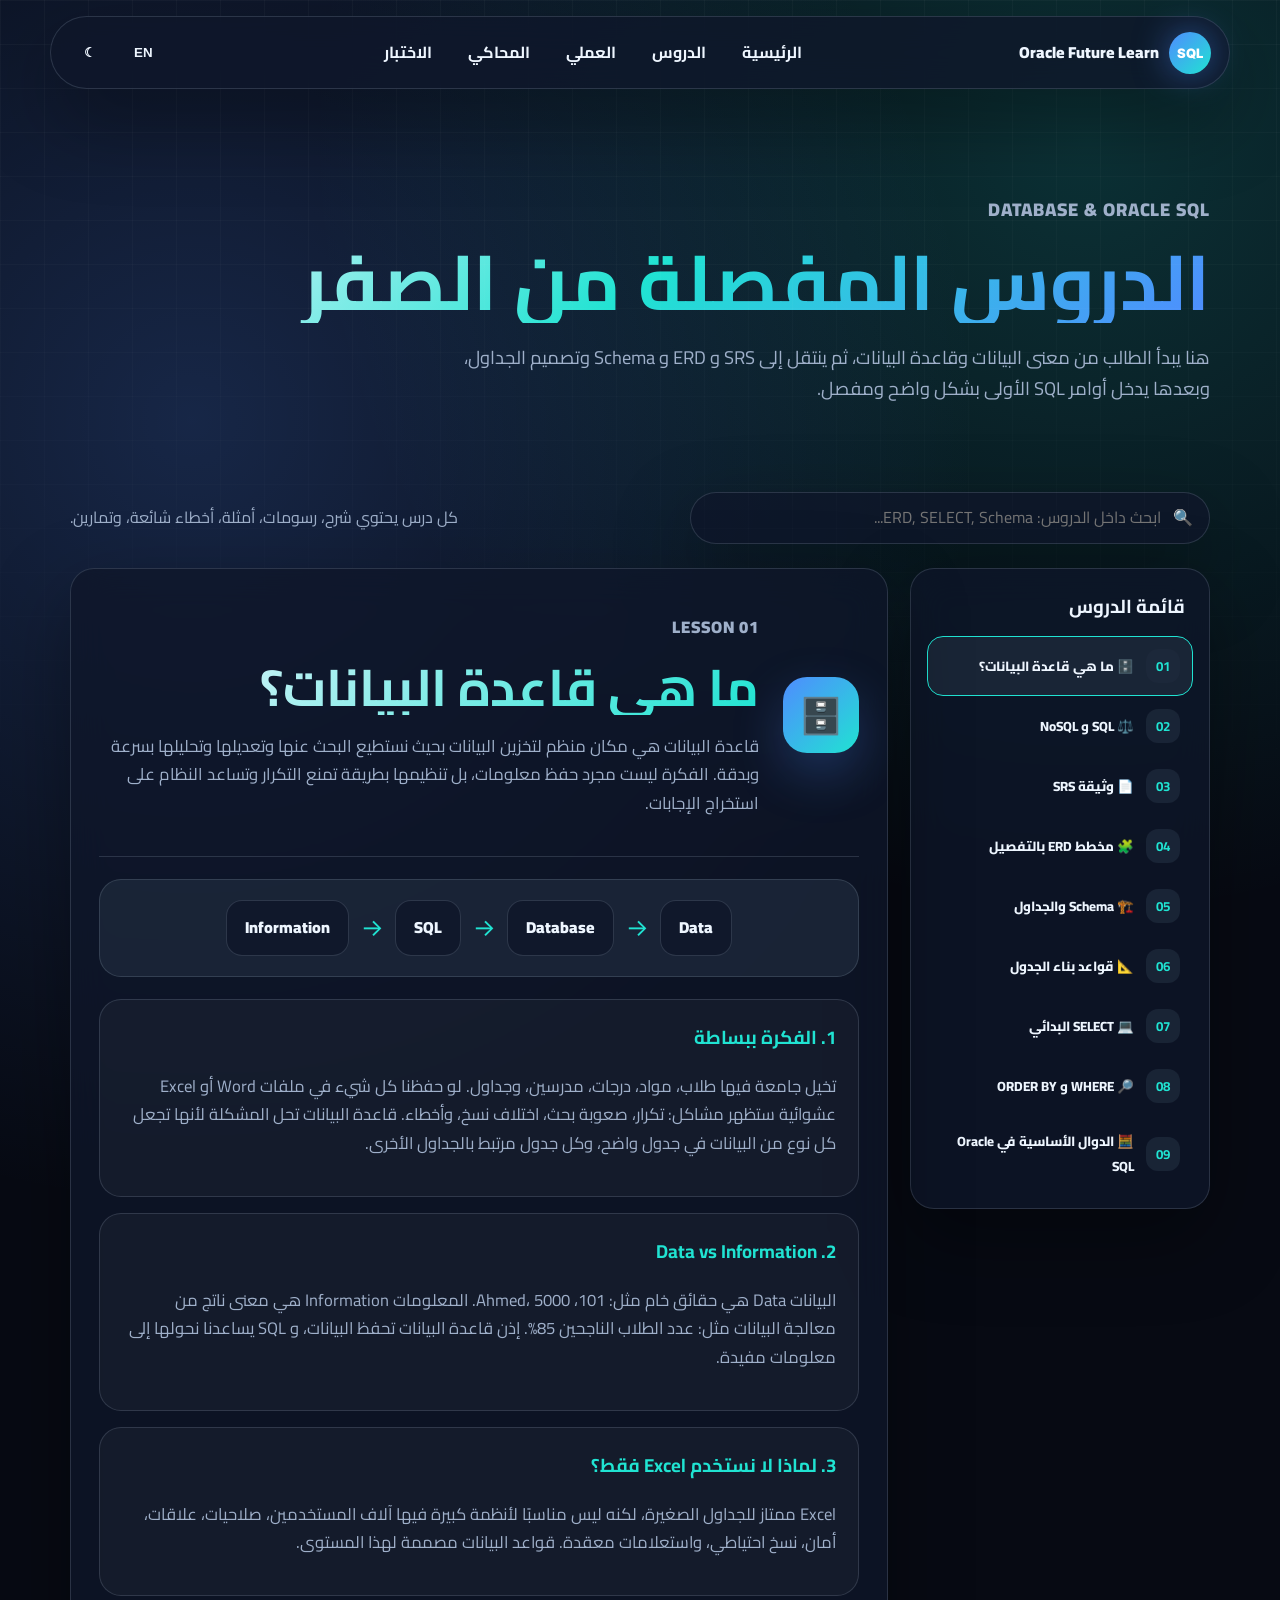
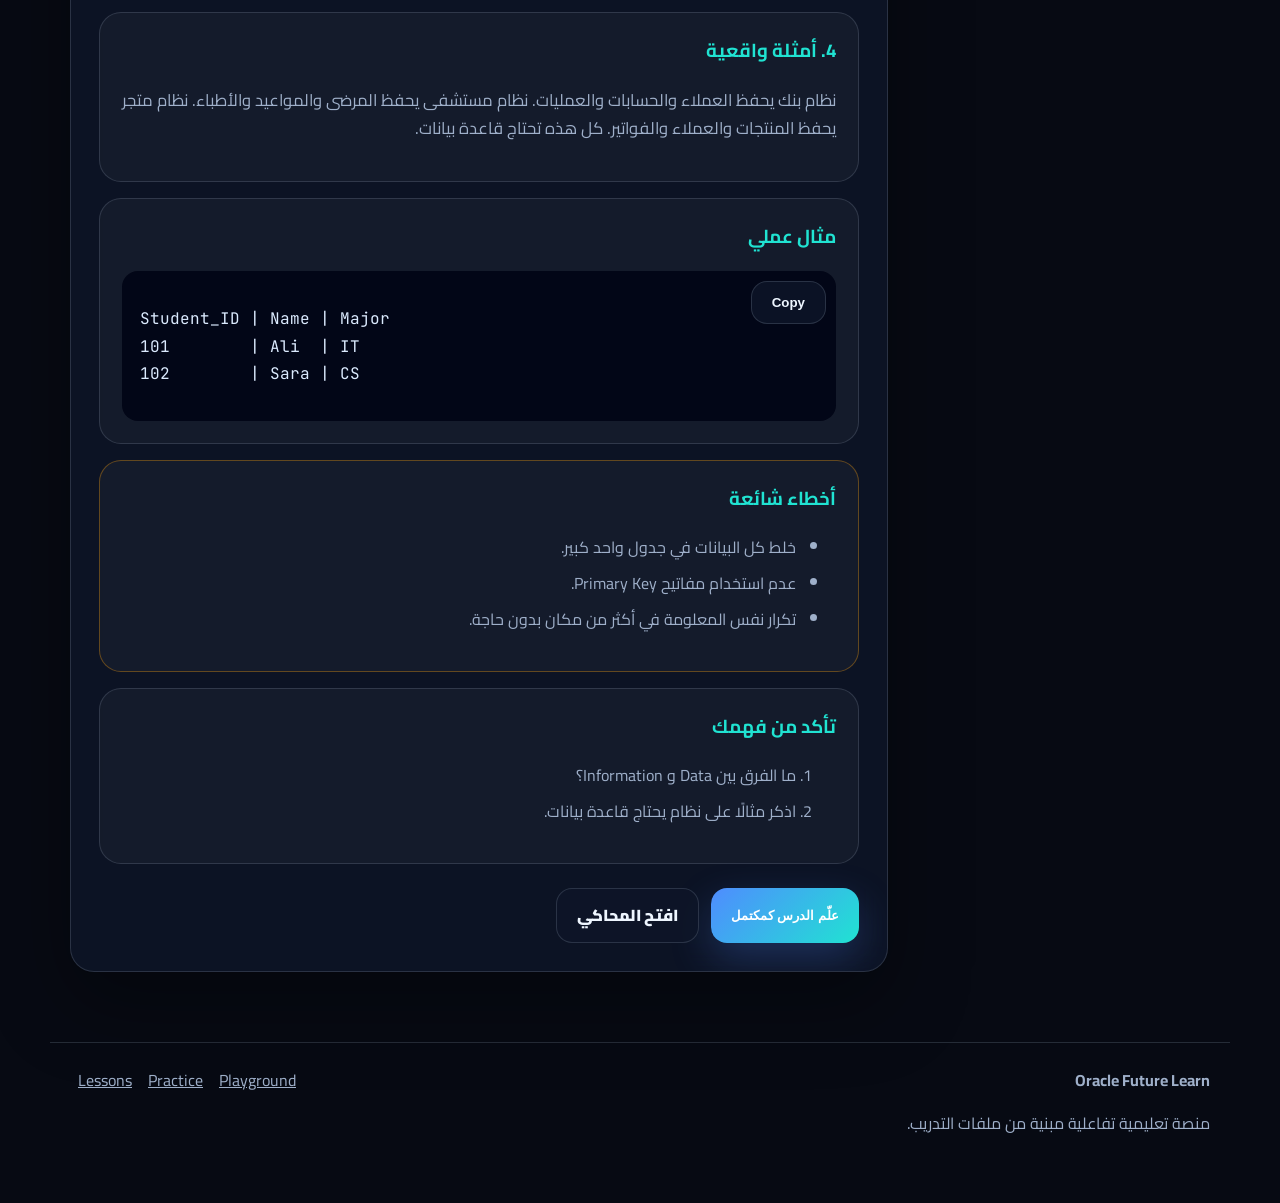
==== commit f1162f6c: "Add files via upload" ====
--- a/lessons.html
+++ b/lessons.html
@@ -1,54 +1 @@
-<!DOCTYPE html>
-<html lang="ar" dir="rtl">
-<head>
-  <meta charset="UTF-8">
-  <meta name="viewport" content="width=device-width, initial-scale=1.0">
-  <title>BASIC Lessons | Oracle Future Learn</title>
-  <meta name="description" content="Detailed BASIC course for database, SRS, ERD, schema, table design, and SQL basics.">
-  <link rel="preconnect" href="https://fonts.googleapis.com">
-  <link href="https://fonts.googleapis.com/css2?family=Cairo:wght@300;400;600;700;900&family=Inter:wght@300;400;600;800;900&family=JetBrains+Mono:wght@400;600&display=swap" rel="stylesheet">
-  <link rel="stylesheet" href="style.css">
-</head>
-<body>
-<header class="topbar">
-  <a class="brand" href="index.html"><span class="brand-orb">SQL</span><span data-i18n="brand">Oracle Future Learn</span></a>
-  <button class="nav-toggle" aria-label="menu">☰</button>
-  <nav class="nav">
-    <a href="index.html" data-i18n="nav_home">الرئيسية</a>
-    <a href="lessons.html" data-i18n="nav_lessons">الدروس</a>
-    <a href="oracle-practice.html" data-i18n="nav_practice">العملي</a>
-    <a href="playground.html" data-i18n="nav_playground">المحاكي</a>
-    <a href="quiz.html" data-i18n="nav_quiz">الاختبار</a>
-  </nav>
-  <div class="actions"><button id="langToggle" class="chip">EN</button><button id="themeToggle" class="chip">☾</button></div>
-</header>
-<main>
-  <section class="page-head reveal basic-hero">
-    <p class="eyebrow">BASIC COURSE</p>
-    <h1 id="basicTitle">الأساسيات بالتفصيل قبل Oracle SQL</h1>
-    <p id="basicDesc">هذا القسم يبني الأساس من الصفر: قاعدة البيانات، SRS، ERD، Schema، تصميم الجداول، ثم أول أوامر SELECT بشكل واضح ومفصل.</p>
-    <div class="hero-actions">
-      <a class="btn primary" href="#basicApp">ابدأ من أول درس</a>
-      <a class="btn ghost" href="playground.html">جرّب SQL</a>
-    </div>
-  </section>
-
-  <section class="basic-shell reveal" id="basicApp">
-    <aside class="basic-sidebar">
-      <div class="basic-side-head">
-        <b id="basicMenuTitle">دروس BASIC</b>
-        <input id="lessonSearch" class="lesson-search" type="search" placeholder="ابحث داخل BASIC...">
-      </div>
-      <div id="basicMenu" class="basic-menu"></div>
-    </aside>
-    <article class="basic-content" id="basicContent"></article>
-  </section>
-</main>
-<footer class="footer">
-  <div><b>Oracle Future Learn</b><p data-i18n="footer_desc">منصة تعليمية تفاعلية مبنية من ملفات التدريب.</p></div>
-  <div class="footer-links"><a href="lessons.html">Lessons</a><a href="oracle-practice.html">Practice</a><a href="playground.html">Playground</a></div>
-</footer>
-<script src="app.js"></script>
-<script src="lessons.js"></script>
-</body>
-</html>
+<!DOCTYPE html><html lang="ar" dir="rtl"><head><meta charset="UTF-8"><meta name="viewport" content="width=device-width, initial-scale=1.0"><title>الدروس | Oracle Future Learn</title><meta name="description" content="دروس مفصلة في قواعد البيانات و Oracle SQL"><link rel="preconnect" href="https://fonts.googleapis.com"><link href="https://fonts.googleapis.com/css2?family=Cairo:wght@300;400;600;700;900&family=Inter:wght@300;400;600;800;900&family=JetBrains+Mono:wght@400;600&display=swap" rel="stylesheet"><link rel="stylesheet" href="style.css"></head><body><header class="topbar"><a class="brand" href="index.html"><span class="brand-orb">SQL</span><span data-i18n="brand">Oracle Future Learn</span></a><button class="nav-toggle" aria-label="menu">☰</button><nav class="nav"><a href="index.html" data-i18n="nav_home">الرئيسية</a><a href="lessons.html" data-i18n="nav_lessons">الدروس</a><a href="oracle-practice.html" data-i18n="nav_practice">العملي</a><a href="playground.html" data-i18n="nav_playground">المحاكي</a><a href="quiz.html" data-i18n="nav_quiz">الاختبار</a></nav><div class="actions"><button id="langToggle" class="chip">EN</button><button id="themeToggle" class="chip">☾</button></div></header><main><section class="page-head reveal"><p class="eyebrow">DATABASE & ORACLE SQL</p><h1>الدروس المفصلة من الصفر</h1><p>هنا يبدأ الطالب من معنى البيانات وقاعدة البيانات، ثم ينتقل إلى SRS و ERD و Schema وتصميم الجداول، وبعدها يدخل أوامر SQL الأولى بشكل واضح ومفصل.</p></section><section class="lesson-tools reveal"><div class="search-wrap"><span>🔍</span><input id="lessonSearch" placeholder="ابحث داخل الدروس: ERD, SELECT, Schema..."></div><div class="mini-note">كل درس يحتوي شرح، رسومات، أمثلة، أخطاء شائعة، وتمارين.</div></section><section class="lesson-shell reveal"><aside class="lesson-sidebar"><h3>قائمة الدروس</h3><div id="lessonList"></div></aside><article class="lesson-reader" id="lessonReader"></article></section></main><footer class="footer"><div><b>Oracle Future Learn</b><p data-i18n="footer_desc">منصة تعليمية تفاعلية مبنية من ملفات التدريب.</p></div><div class="footer-links"><a href="lessons.html">Lessons</a><a href="oracle-practice.html">Practice</a><a href="playground.html">Playground</a></div></footer><script src="app.js"></script><script src="lessons.js"></script></body></html>
--- a/style.css
+++ b/style.css
@@ -1,6 +1,3 @@
 
 :root{--bg:#070a13;--surface:rgba(15,23,42,.78);--surface2:rgba(30,41,59,.78);--text:#eef6ff;--muted:#9fb0ca;--primary:#4f8cff;--accent:#20e3d2;--border:rgba(148,163,184,.22);--shadow:0 30px 80px rgba(0,0,0,.35);--radius:24px}html[data-theme="light"]{--bg:#f7fbff;--surface:rgba(255,255,255,.82);--surface2:rgba(241,245,249,.88);--text:#08111f;--muted:#52606f;--primary:#2563eb;--accent:#0891b2;--border:rgba(15,23,42,.13);--shadow:0 25px 70px rgba(37,99,235,.12)}*{box-sizing:border-box}body{margin:0;background:radial-gradient(circle at 15% 15%,rgba(79,140,255,.22),transparent 30%),radial-gradient(circle at 85% 5%,rgba(32,227,210,.18),transparent 27%),var(--bg);color:var(--text);font-family:Cairo,Inter,sans-serif;line-height:1.7;min-height:100vh}body:before{content:"";position:fixed;inset:0;background-image:linear-gradient(rgba(255,255,255,.03) 1px,transparent 1px),linear-gradient(90deg,rgba(255,255,255,.03) 1px,transparent 1px);background-size:44px 44px;mask-image:linear-gradient(to bottom,#000,transparent);pointer-events:none}.topbar{position:sticky;top:0;z-index:20;display:flex;align-items:center;justify-content:space-between;gap:18px;margin:16px auto;padding:12px 18px;max-width:1180px;border:1px solid var(--border);background:var(--surface);backdrop-filter:blur(18px);border-radius:999px;box-shadow:var(--shadow)}.brand{display:flex;align-items:center;gap:10px;text-decoration:none;color:var(--text);font-weight:900}.brand-orb{display:grid;place-items:center;width:42px;height:42px;border-radius:50%;background:linear-gradient(135deg,var(--primary),var(--accent));color:#fff;font-family:Inter;font-size:13px;box-shadow:0 0 35px rgba(79,140,255,.5)}.nav{display:flex;gap:6px}.nav a,.chip{color:var(--text);text-decoration:none;border:1px solid transparent;background:transparent;border-radius:999px;padding:9px 14px;font-weight:700;cursor:pointer}.nav a:hover,.chip:hover{border-color:var(--border);background:var(--surface2)}.actions{display:flex;gap:8px}.nav-toggle{display:none}.hero,.section,.page-head,.lab-layout,.playground,.quiz-box{max-width:1180px;margin:0 auto;padding:70px 20px}.grid-2{display:grid;grid-template-columns:1.05fr .95fr;gap:36px;align-items:center}.eyebrow{color:var(--accent);font-weight:900;letter-spacing:.05em}.hero h1,.page-head h1{font-size:clamp(2.2rem,6vw,5rem);line-height:1.04;margin:12px 0;background:linear-gradient(135deg,var(--text),var(--accent),var(--primary));-webkit-background-clip:text;color:transparent}.lead,.page-head p,.section-title p{font-size:1.15rem;color:var(--muted);max-width:750px}.btn{display:inline-flex;align-items:center;justify-content:center;text-decoration:none;border:1px solid var(--border);border-radius:16px;padding:13px 20px;font-weight:900;color:var(--text);cursor:pointer}.primary{background:linear-gradient(135deg,var(--primary),var(--accent));color:white;border:0;box-shadow:0 16px 40px rgba(79,140,255,.25)}.ghost{background:var(--surface)}.hero-actions{display:flex;gap:12px;flex-wrap:wrap;margin:28px 0}.stats{display:grid;grid-template-columns:repeat(3,1fr);gap:12px}.stats div,.card,.terminal-card,.progress-card,.lesson-card,.lab-menu,.lab-content,.editor,.output,.quiz-box{border:1px solid var(--border);background:var(--surface);backdrop-filter:blur(18px);border-radius:var(--radius);box-shadow:var(--shadow)}.stats div{padding:16px;text-align:center}.stats b{font-size:1.8rem;color:var(--accent);display:block}.terminal-card{padding:20px;transform:perspective(900px) rotateY(-5deg);position:relative;overflow:hidden}.terminal-card:after{content:"";position:absolute;width:220px;height:220px;background:var(--primary);filter:blur(80px);opacity:.25;left:-70px;bottom:-70px}.dots{display:flex;gap:8px;margin-bottom:16px}.dots span{width:12px;height:12px;border-radius:50%;background:var(--accent);opacity:.75}pre,textarea{font-family:'JetBrains Mono',monospace}.terminal-card pre{direction:ltr;text-align:left;background:#020617;color:#dbeafe;border-radius:16px;padding:18px;overflow:auto}.result-table{display:grid;grid-template-columns:1fr 1fr;gap:1px;background:var(--border);border-radius:16px;overflow:hidden;direction:ltr}.result-table div{padding:10px 12px;background:var(--surface2)}.section-title{text-align:center;margin-bottom:30px}.section-title h2,.dashboard-preview h2{font-size:clamp(1.8rem,4vw,3rem);margin:0}.cards{display:grid;gap:18px}.four{grid-template-columns:repeat(4,1fr)}.card{padding:24px;transition:.25s}.card:hover,.lesson-card:hover{transform:translateY(-8px);border-color:var(--accent)}.icon{font-size:2.3rem}.timeline{display:grid;grid-template-columns:repeat(6,1fr);gap:12px}.timeline div{padding:18px;border:1px solid var(--border);background:var(--surface);border-radius:20px;text-align:center}.timeline b{display:block;color:var(--accent)}.dashboard-preview{display:grid;grid-template-columns:1fr 320px;gap:24px;align-items:center}.progress-card{padding:25px;text-align:center}.ring{width:170px;height:170px;border-radius:50%;display:grid;place-items:center;margin:0 auto 20px;background:conic-gradient(var(--accent) var(--p,0deg),var(--surface2) 0);font-size:2rem;font-weight:900}.lesson-grid{max-width:1180px;margin:0 auto 60px;padding:0 20px;display:grid;grid-template-columns:repeat(3,1fr);gap:18px}.lesson-card{padding:24px}.lesson-card .tag{color:var(--accent);font-weight:900}.lesson-card button{margin-top:12px}.lab-layout{display:grid;grid-template-columns:280px 1fr;gap:20px;padding-top:0}.lab-menu{padding:14px;align-self:start;position:sticky;top:100px}.lab-menu button{width:100%;margin:6px 0;text-align:start}.lab-content{padding:28px}.codebox{position:relative;background:#020617;color:#dbeafe;padding:18px;border-radius:16px;overflow:auto;direction:ltr;text-align:left}.copy-btn{position:absolute;top:10px;inset-inline-end:10px}.note{border-inline-start:4px solid var(--accent);padding:12px 16px;background:var(--surface2);border-radius:12px}.playground{display:grid;grid-template-columns:1.1fr .9fr;gap:20px;padding-top:0}.editor,.output{padding:18px}.editor-bar{display:flex;gap:10px;margin-bottom:12px;flex-wrap:wrap}textarea{width:100%;min-height:300px;border:1px solid var(--border);border-radius:18px;background:#020617;color:#dbeafe;padding:18px;font-size:15px;direction:ltr;text-align:left}.table{width:100%;border-collapse:collapse;overflow:hidden;border-radius:16px}.table th,.table td{border:1px solid var(--border);padding:10px;text-align:start}.table th{color:var(--accent)}.question{padding:18px;border:1px solid var(--border);border-radius:18px;margin:14px 0;background:var(--surface2)}.question label{display:block;margin:8px 0}.footer{max-width:1180px;margin:50px auto 25px;padding:24px 20px;border-top:1px solid var(--border);display:flex;justify-content:space-between;gap:20px;color:var(--muted)}.footer a{color:var(--muted);margin-inline:8px}.reveal{opacity:0;transform:translateY(18px);transition:.7s}.reveal.in{opacity:1;transform:none}@media(max-width:900px){.topbar{border-radius:24px;align-items:flex-start}.nav-toggle{display:block}.nav{display:none;position:absolute;top:74px;left:16px;right:16px;flex-direction:column;background:var(--surface);padding:14px;border:1px solid var(--border);border-radius:22px}.nav.open{display:flex}.grid-2,.dashboard-preview,.lab-layout,.playground{grid-template-columns:1fr}.four,.lesson-grid,.timeline{grid-template-columns:1fr}.terminal-card{transform:none}.footer{flex-direction:column}.lab-menu{position:static}}
-
-/* ===== BASIC detailed course upgrade ===== */
-.basic-hero{position:relative;overflow:hidden}.basic-hero:after{content:"";position:absolute;inset:auto 8% -120px auto;width:360px;height:360px;border-radius:50%;background:linear-gradient(135deg,var(--primary),var(--accent));filter:blur(90px);opacity:.18;z-index:-1}.basic-shell{max-width:1280px;margin:0 auto 80px;padding:0 20px;display:grid;grid-template-columns:340px minmax(0,1fr);gap:22px}.basic-sidebar,.basic-content{border:1px solid var(--border);background:var(--surface);backdrop-filter:blur(18px);border-radius:var(--radius);box-shadow:var(--shadow)}.basic-sidebar{padding:16px;align-self:start;position:sticky;top:105px;max-height:calc(100vh - 130px);overflow:auto}.basic-side-head{display:grid;gap:12px;margin-bottom:10px}.basic-side-head b{font-size:1.1rem}.lesson-search{width:100%;border:1px solid var(--border);background:var(--surface2);color:var(--text);border-radius:16px;padding:12px 14px;font-family:inherit;outline:none}.lesson-search:focus{border-color:var(--accent);box-shadow:0 0 0 4px rgba(32,227,210,.12)}.basic-menu{display:grid;gap:8px}.basic-menu-btn{display:grid;grid-template-columns:38px 1fr;gap:4px 10px;align-items:center;text-align:start;width:100%;border:1px solid transparent;background:transparent;color:var(--text);border-radius:18px;padding:12px;cursor:pointer;font-family:inherit;transition:.2s}.basic-menu-btn span{grid-row:1/3;display:grid;place-items:center;width:38px;height:38px;border-radius:14px;background:var(--surface2)}.basic-menu-btn b{font-size:.98rem}.basic-menu-btn small{color:var(--muted);line-height:1.4}.basic-menu-btn:hover,.basic-menu-btn.active{background:var(--surface2);border-color:var(--accent);transform:translateX(-2px)}html[dir="ltr"] .basic-menu-btn:hover,html[dir="ltr"] .basic-menu-btn.active{transform:translateX(2px)}.basic-content{padding:28px;overflow:hidden}.lesson-open-head{display:flex;gap:18px;align-items:center;margin-bottom:22px}.lesson-open-icon{font-size:2.4rem;width:74px;height:74px;display:grid;place-items:center;border-radius:24px;background:linear-gradient(135deg,rgba(79,140,255,.25),rgba(32,227,210,.18));border:1px solid var(--border)}.lesson-open-head h2{font-size:clamp(1.8rem,4vw,3.2rem);line-height:1.15;margin:.1rem 0}.lesson-open-head p{color:var(--muted);margin:.2rem 0}.visual-card{border:1px solid var(--border);background:linear-gradient(135deg,rgba(255,255,255,.06),rgba(255,255,255,.015));border-radius:26px;padding:22px;margin:20px 0 26px;overflow:auto}.deep-sections{display:grid;gap:14px}.deep-block{position:relative;border:1px solid var(--border);background:var(--surface2);border-radius:22px;padding:20px 20px 20px 74px}.deep-block h3{margin:0 0 8px;font-size:1.25rem;color:var(--accent)}.deep-block p{margin:0;color:var(--text)}.deep-number{position:absolute;top:18px;left:18px;width:40px;height:40px;border-radius:14px;display:grid;place-items:center;background:linear-gradient(135deg,var(--primary),var(--accent));color:#fff;font-family:Inter;font-weight:900}html[dir="rtl"] .deep-block{padding:20px 74px 20px 20px}html[dir="rtl"] .deep-number{left:auto;right:18px}.learning-box,.panel{border:1px solid var(--border);background:var(--surface2);border-radius:24px;padding:20px;margin-top:18px}.learning-box h3,.panel h3{margin-top:0;color:var(--accent)}.codebox pre{margin:0;white-space:pre-wrap}.two-panels{display:grid;grid-template-columns:1fr 1fr;gap:18px}.panel ul,.panel ol{margin:0;padding-inline-start:22px}.panel li{margin:8px 0}.warn{border-color:rgba(251,191,36,.35)}.quizlet{border-color:rgba(32,227,210,.35)}.lesson-actions{display:flex;align-items:center;gap:14px;flex-wrap:wrap;margin-top:20px}.done-badge{font-weight:900;color:var(--accent)}.visual-stack{display:grid;place-items:center;gap:12px;text-align:center}.visual-row{display:flex;gap:12px;flex-wrap:wrap;justify-content:center}.vbox{border:1px solid var(--border);background:var(--surface);border-radius:18px;padding:14px 22px;font-weight:900}.vbox.big{font-size:1.4rem;background:linear-gradient(135deg,rgba(79,140,255,.22),rgba(32,227,210,.16))}.vline{width:3px;height:38px;background:var(--accent);border-radius:99px}.caption{color:var(--muted)}.compare-diagram{display:grid;grid-template-columns:1fr 1fr;gap:18px}.compare-diagram>div{border:1px solid var(--border);background:var(--surface);border-radius:22px;padding:20px}.compare-diagram h4{font-size:1.6rem;margin:0 0 10px;color:var(--accent)}.compare-diagram p{margin:7px 0;padding:8px 12px;background:var(--surface2);border-radius:12px}.flow{display:flex;align-items:center;justify-content:center;gap:10px;flex-wrap:wrap}.flow span{padding:14px 20px;border-radius:18px;border:1px solid var(--border);background:var(--surface);font-weight:900}.flow b{color:var(--accent);font-size:1.4rem}.flow.vertical{flex-direction:column}.erd-svg{width:100%;min-width:680px;color:var(--accent)}.erd-svg .entity rect{fill:rgba(15,23,42,.55);stroke:currentColor;stroke-width:2}.erd-svg text{fill:var(--text);font-family:Cairo,Inter,sans-serif;font-size:20px}.erd-svg .entity text:first-of-type{font-weight:900;fill:var(--accent)}.tree{display:grid;gap:16px}.tree-root{justify-self:center;border:1px solid var(--border);background:linear-gradient(135deg,var(--primary),var(--accent));color:white;border-radius:22px;padding:16px 26px;font-weight:900}.tree-branch{border:1px solid var(--border);background:var(--surface);border-radius:22px;padding:18px}.tree-branch>div{font-weight:900;color:var(--accent);margin-bottom:8px}.tree ul{margin:0;display:grid;grid-template-columns:repeat(4,1fr);gap:8px;padding:0;list-style:none}.tree li{background:var(--surface2);border-radius:14px;padding:10px;text-align:center;font-family:'JetBrains Mono',monospace}.rule-grid{display:grid;grid-template-columns:repeat(4,1fr);gap:12px}.rule-grid span{display:grid;place-items:center;min-height:80px;border:1px solid var(--border);background:var(--surface);border-radius:20px;font-weight:900;text-align:center}.sql-break{direction:ltr;text-align:left;display:grid;grid-template-columns:auto 1fr;gap:10px;align-items:center;max-width:620px;margin:auto}.sql-break span{font-family:'JetBrains Mono',monospace;font-weight:900;font-size:1.3rem;color:white;background:linear-gradient(135deg,var(--primary),var(--accent));border-radius:16px;padding:12px 16px}.sql-break em{color:var(--muted);font-style:normal}
-@media(max-width:980px){.basic-shell{grid-template-columns:1fr}.basic-sidebar{position:static;max-height:none}.two-panels,.compare-diagram{grid-template-columns:1fr}.tree ul,.rule-grid{grid-template-columns:1fr 1fr}.lesson-open-head{align-items:flex-start}.basic-content{padding:18px}}@media(max-width:560px){.lesson-open-head{flex-direction:column}.tree ul,.rule-grid{grid-template-columns:1fr}.deep-block,html[dir="rtl"] .deep-block{padding:70px 16px 16px}.deep-number,html[dir="rtl"] .deep-number{top:16px;right:auto;left:16px}.basic-menu-btn{grid-template-columns:1fr}.basic-menu-btn span{grid-row:auto}}
+.lesson-tools{max-width:1180px;margin:0 auto 24px;padding:0 20px;display:flex;align-items:center;justify-content:space-between;gap:16px;flex-wrap:wrap}.search-wrap{display:flex;align-items:center;gap:10px;border:1px solid var(--border);background:var(--surface);border-radius:999px;padding:10px 16px;min-width:min(520px,100%);box-shadow:var(--shadow)}.search-wrap input{width:100%;border:0;outline:0;background:transparent;color:var(--text);font:inherit}.mini-note{color:var(--muted)}.lesson-shell{max-width:1180px;margin:0 auto 70px;padding:0 20px;display:grid;grid-template-columns:300px 1fr;gap:22px}.lesson-sidebar,.lesson-reader{border:1px solid var(--border);background:var(--surface);backdrop-filter:blur(18px);border-radius:var(--radius);box-shadow:var(--shadow)}.lesson-sidebar{padding:16px;align-self:start;position:sticky;top:105px}.lesson-sidebar h3{margin:6px 8px 14px}.lesson-link{width:100%;display:flex;gap:12px;align-items:center;text-align:start;border:1px solid transparent;border-radius:16px;background:transparent;color:var(--text);padding:12px;cursor:pointer;font-family:inherit;font-weight:800}.lesson-link b{display:grid;place-items:center;min-width:34px;height:34px;border-radius:12px;background:var(--surface2);color:var(--accent)}.lesson-link:hover,.lesson-link.active{background:var(--surface2);border-color:var(--accent)}.lesson-reader{padding:28px;overflow:hidden}.lesson-hero{display:grid;grid-template-columns:82px 1fr;gap:18px;align-items:center;border-bottom:1px solid var(--border);padding-bottom:22px;margin-bottom:22px}.lesson-icon{display:grid;place-items:center;width:76px;height:76px;border-radius:24px;background:linear-gradient(135deg,var(--primary),var(--accent));font-size:2.2rem;box-shadow:0 20px 50px rgba(79,140,255,.25)}.lesson-hero h2{font-size:clamp(1.7rem,4vw,3.2rem);line-height:1.1;margin:0 0 10px;background:linear-gradient(135deg,var(--text),var(--accent));-webkit-background-clip:text;color:transparent}.lesson-hero p{color:var(--muted);font-size:1.05rem}.lesson-diagram{margin:22px 0;padding:20px;border:1px solid var(--border);background:var(--surface2);border-radius:22px}.diagram-flow{display:flex;align-items:center;justify-content:center;gap:12px;flex-wrap:wrap}.diagram-flow div,.sql-map span{padding:13px 18px;border:1px solid var(--border);background:var(--surface);border-radius:16px;font-weight:900}.diagram-flow span{color:var(--accent);font-size:1.5rem}.compare{display:grid;grid-template-columns:1fr 1fr;gap:14px}.compare>div,.entity{border:1px solid var(--border);background:var(--surface);border-radius:20px;padding:18px}.compare h3{color:var(--accent);margin-top:0}.erd-box{display:flex;align-items:center;justify-content:center;gap:18px;flex-wrap:wrap;margin:14px 0}.entity{min-width:190px}.entity b{display:block;color:var(--accent);border-bottom:1px solid var(--border);padding-bottom:8px;margin-bottom:8px}.entity span{display:block;font-family:'JetBrains Mono',monospace;font-size:.9rem;margin:5px 0}.rel{text-align:center;color:var(--accent);font-weight:900}.tree{direction:ltr;text-align:left;font-family:'JetBrains Mono',monospace}.tree li{margin:8px 0}.sql-map{display:flex;justify-content:center;gap:8px;flex-wrap:wrap;direction:ltr}.sql-map span:nth-child(odd){color:var(--accent)}.deep-block{border:1px solid var(--border);background:rgba(255,255,255,.035);border-radius:22px;padding:22px;margin:16px 0}.deep-block h3{margin-top:0;color:var(--accent)}.deep-block p{color:var(--muted);font-size:1.04rem}.deep-block.warn{border-color:rgba(245,158,11,.35)}.deep-block li{margin:9px 0;color:var(--muted)}.lesson-actions{display:flex;gap:12px;flex-wrap:wrap;margin-top:24px}@media(max-width:900px){.lesson-shell{grid-template-columns:1fr}.lesson-sidebar{position:static}.lesson-hero{grid-template-columns:1fr}.compare{grid-template-columns:1fr}.lesson-reader{padding:18px}.page-head{padding-top:40px}.hero h1,.page-head h1{font-size:clamp(2rem,12vw,4rem)}}
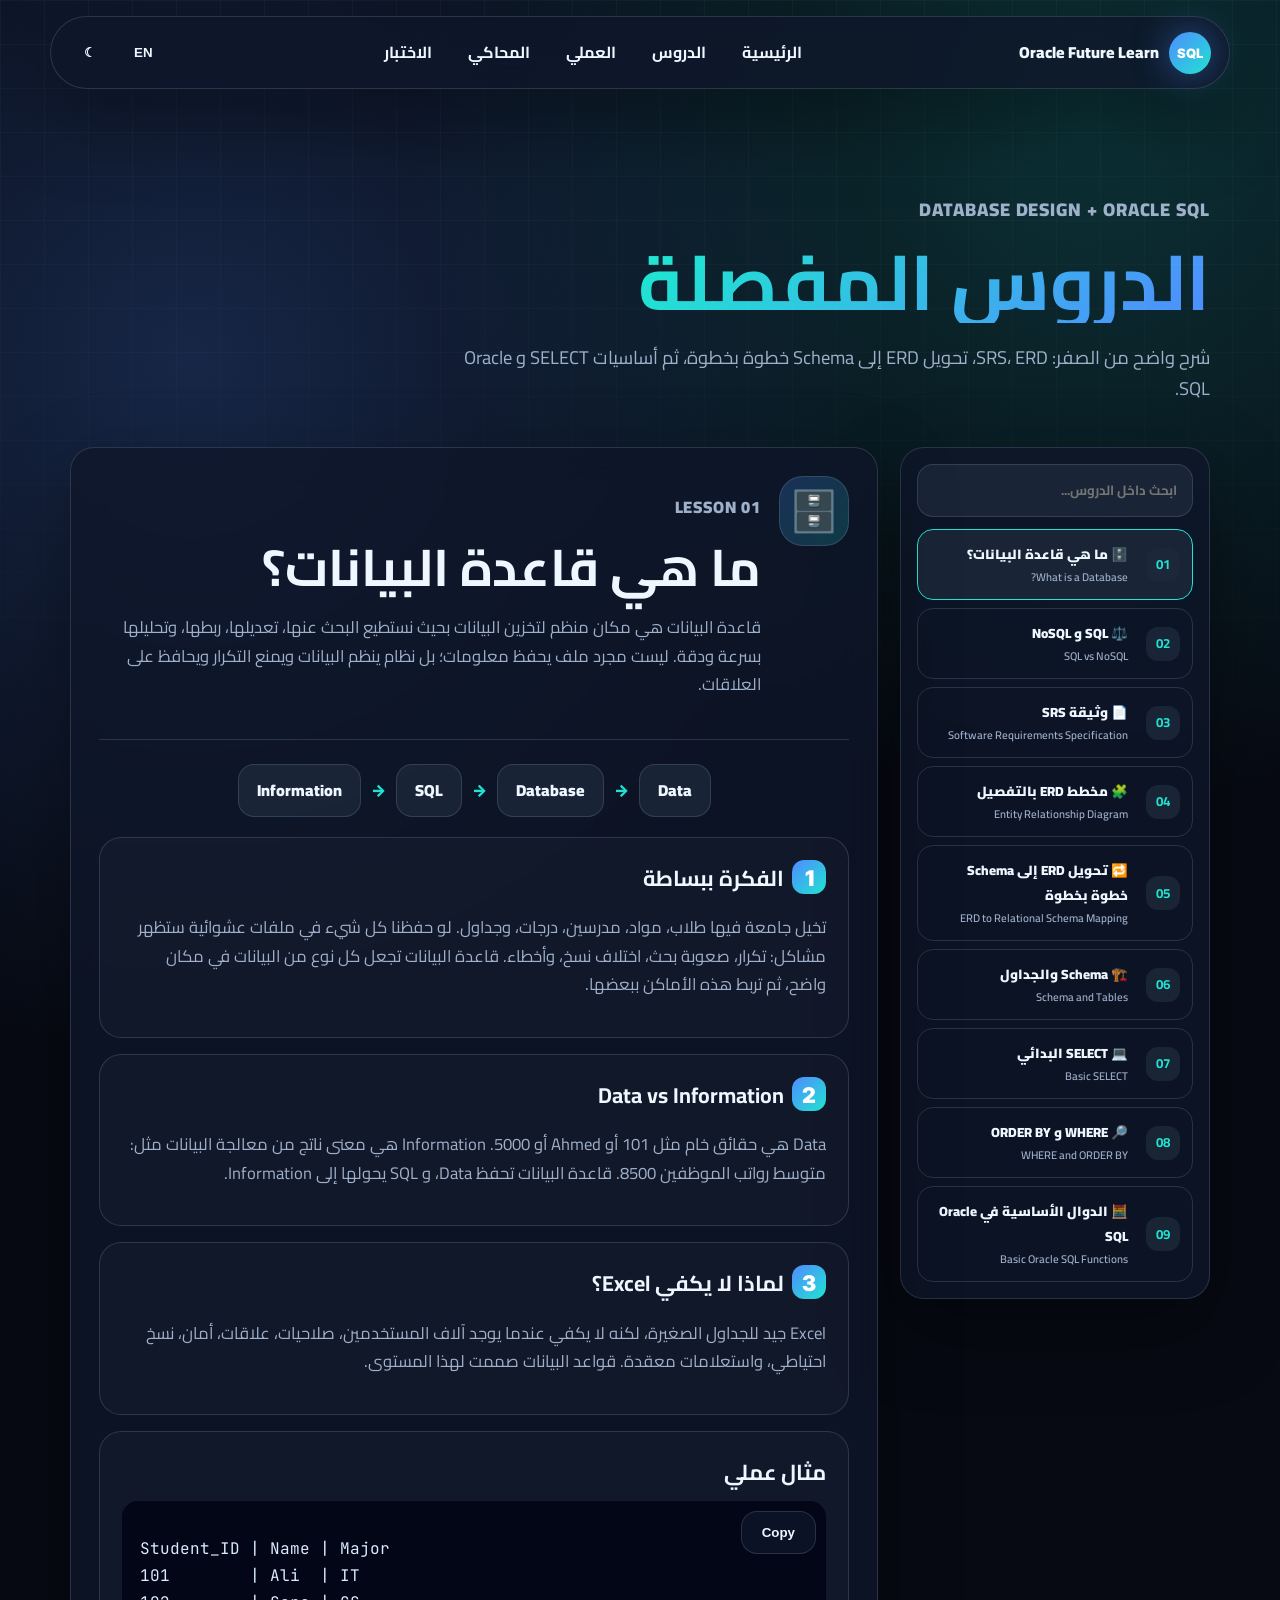
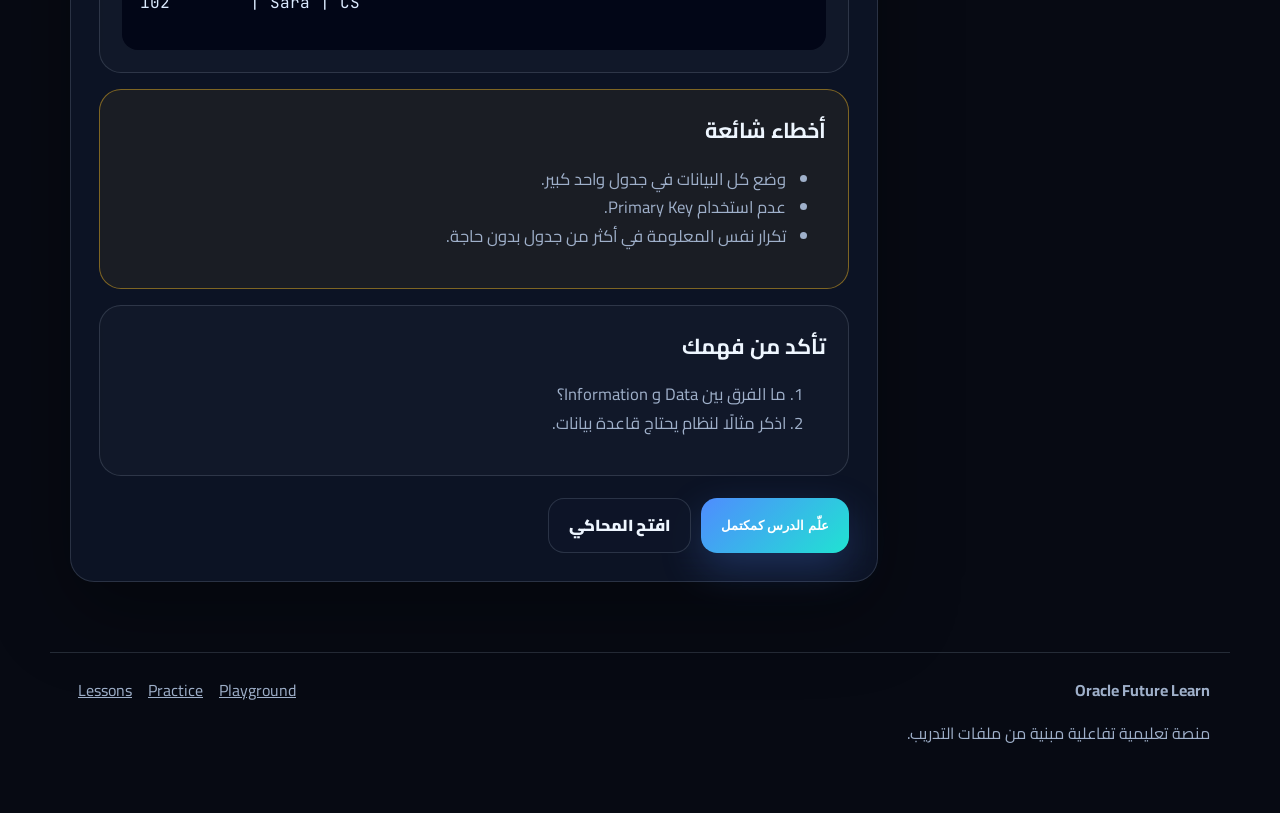
==== commit 1e2a2e86: "Add files via upload" ====
--- a/lessons.html
+++ b/lessons.html
@@ -1 +1,44 @@
-<!DOCTYPE html><html lang="ar" dir="rtl"><head><meta charset="UTF-8"><meta name="viewport" content="width=device-width, initial-scale=1.0"><title>الدروس | Oracle Future Learn</title><meta name="description" content="دروس مفصلة في قواعد البيانات و Oracle SQL"><link rel="preconnect" href="https://fonts.googleapis.com"><link href="https://fonts.googleapis.com/css2?family=Cairo:wght@300;400;600;700;900&family=Inter:wght@300;400;600;800;900&family=JetBrains+Mono:wght@400;600&display=swap" rel="stylesheet"><link rel="stylesheet" href="style.css"></head><body><header class="topbar"><a class="brand" href="index.html"><span class="brand-orb">SQL</span><span data-i18n="brand">Oracle Future Learn</span></a><button class="nav-toggle" aria-label="menu">☰</button><nav class="nav"><a href="index.html" data-i18n="nav_home">الرئيسية</a><a href="lessons.html" data-i18n="nav_lessons">الدروس</a><a href="oracle-practice.html" data-i18n="nav_practice">العملي</a><a href="playground.html" data-i18n="nav_playground">المحاكي</a><a href="quiz.html" data-i18n="nav_quiz">الاختبار</a></nav><div class="actions"><button id="langToggle" class="chip">EN</button><button id="themeToggle" class="chip">☾</button></div></header><main><section class="page-head reveal"><p class="eyebrow">DATABASE & ORACLE SQL</p><h1>الدروس المفصلة من الصفر</h1><p>هنا يبدأ الطالب من معنى البيانات وقاعدة البيانات، ثم ينتقل إلى SRS و ERD و Schema وتصميم الجداول، وبعدها يدخل أوامر SQL الأولى بشكل واضح ومفصل.</p></section><section class="lesson-tools reveal"><div class="search-wrap"><span>🔍</span><input id="lessonSearch" placeholder="ابحث داخل الدروس: ERD, SELECT, Schema..."></div><div class="mini-note">كل درس يحتوي شرح، رسومات، أمثلة، أخطاء شائعة، وتمارين.</div></section><section class="lesson-shell reveal"><aside class="lesson-sidebar"><h3>قائمة الدروس</h3><div id="lessonList"></div></aside><article class="lesson-reader" id="lessonReader"></article></section></main><footer class="footer"><div><b>Oracle Future Learn</b><p data-i18n="footer_desc">منصة تعليمية تفاعلية مبنية من ملفات التدريب.</p></div><div class="footer-links"><a href="lessons.html">Lessons</a><a href="oracle-practice.html">Practice</a><a href="playground.html">Playground</a></div></footer><script src="app.js"></script><script src="lessons.js"></script></body></html>
+<!DOCTYPE html>
+<html lang="ar" dir="rtl">
+<head>
+  <meta charset="UTF-8">
+  <meta name="viewport" content="width=device-width, initial-scale=1.0">
+  <title>الدروس | Oracle Future Learn</title>
+  <meta name="description" content="دروس مفصلة في قواعد البيانات و ERD و SQL">
+  <link rel="preconnect" href="https://fonts.googleapis.com">
+  <link href="https://fonts.googleapis.com/css2?family=Cairo:wght@300;400;600;700;900&family=Inter:wght@300;400;600;800;900&family=JetBrains+Mono:wght@400;600&display=swap" rel="stylesheet">
+  <link rel="stylesheet" href="style.css">
+</head>
+<body>
+<header class="topbar">
+  <a class="brand" href="index.html"><span class="brand-orb">SQL</span><span data-i18n="brand">Oracle Future Learn</span></a>
+  <button class="nav-toggle" aria-label="menu">☰</button>
+  <nav class="nav">
+    <a href="index.html" data-i18n="nav_home">الرئيسية</a>
+    <a href="lessons.html" data-i18n="nav_lessons">الدروس</a>
+    <a href="oracle-practice.html" data-i18n="nav_practice">العملي</a>
+    <a href="playground.html" data-i18n="nav_playground">المحاكي</a>
+    <a href="quiz.html" data-i18n="nav_quiz">الاختبار</a>
+  </nav>
+  <div class="actions"><button id="langToggle" class="chip">EN</button><button id="themeToggle" class="chip">☾</button></div>
+</header>
+<main>
+  <section class="page-head reveal lessons-head">
+    <p class="eyebrow">DATABASE DESIGN + ORACLE SQL</p>
+    <h1>الدروس المفصلة</h1>
+    <p>شرح واضح من الصفر: SRS، ERD، تحويل ERD إلى Schema خطوة بخطوة، ثم أساسيات SELECT و Oracle SQL.</p>
+  </section>
+
+  <section class="lessons-shell reveal">
+    <aside class="lesson-sidebar">
+      <div class="search-wrap"><input id="lessonSearch" type="search" placeholder="ابحث داخل الدروس..."></div>
+      <div id="lessonList" class="lesson-list"></div>
+    </aside>
+    <article id="lessonReader" class="lesson-reader"></article>
+  </section>
+</main>
+<footer class="footer"><div><b>Oracle Future Learn</b><p>منصة تعليمية تفاعلية مبنية من ملفات التدريب.</p></div><div class="footer-links"><a href="lessons.html">Lessons</a><a href="oracle-practice.html">Practice</a><a href="playground.html">Playground</a></div></footer>
+<script src="app.js"></script>
+<script src="lessons.js"></script>
+</body>
+</html>
--- a/style.css
+++ b/style.css
@@ -1,3 +1,5 @@
 
 :root{--bg:#070a13;--surface:rgba(15,23,42,.78);--surface2:rgba(30,41,59,.78);--text:#eef6ff;--muted:#9fb0ca;--primary:#4f8cff;--accent:#20e3d2;--border:rgba(148,163,184,.22);--shadow:0 30px 80px rgba(0,0,0,.35);--radius:24px}html[data-theme="light"]{--bg:#f7fbff;--surface:rgba(255,255,255,.82);--surface2:rgba(241,245,249,.88);--text:#08111f;--muted:#52606f;--primary:#2563eb;--accent:#0891b2;--border:rgba(15,23,42,.13);--shadow:0 25px 70px rgba(37,99,235,.12)}*{box-sizing:border-box}body{margin:0;background:radial-gradient(circle at 15% 15%,rgba(79,140,255,.22),transparent 30%),radial-gradient(circle at 85% 5%,rgba(32,227,210,.18),transparent 27%),var(--bg);color:var(--text);font-family:Cairo,Inter,sans-serif;line-height:1.7;min-height:100vh}body:before{content:"";position:fixed;inset:0;background-image:linear-gradient(rgba(255,255,255,.03) 1px,transparent 1px),linear-gradient(90deg,rgba(255,255,255,.03) 1px,transparent 1px);background-size:44px 44px;mask-image:linear-gradient(to bottom,#000,transparent);pointer-events:none}.topbar{position:sticky;top:0;z-index:20;display:flex;align-items:center;justify-content:space-between;gap:18px;margin:16px auto;padding:12px 18px;max-width:1180px;border:1px solid var(--border);background:var(--surface);backdrop-filter:blur(18px);border-radius:999px;box-shadow:var(--shadow)}.brand{display:flex;align-items:center;gap:10px;text-decoration:none;color:var(--text);font-weight:900}.brand-orb{display:grid;place-items:center;width:42px;height:42px;border-radius:50%;background:linear-gradient(135deg,var(--primary),var(--accent));color:#fff;font-family:Inter;font-size:13px;box-shadow:0 0 35px rgba(79,140,255,.5)}.nav{display:flex;gap:6px}.nav a,.chip{color:var(--text);text-decoration:none;border:1px solid transparent;background:transparent;border-radius:999px;padding:9px 14px;font-weight:700;cursor:pointer}.nav a:hover,.chip:hover{border-color:var(--border);background:var(--surface2)}.actions{display:flex;gap:8px}.nav-toggle{display:none}.hero,.section,.page-head,.lab-layout,.playground,.quiz-box{max-width:1180px;margin:0 auto;padding:70px 20px}.grid-2{display:grid;grid-template-columns:1.05fr .95fr;gap:36px;align-items:center}.eyebrow{color:var(--accent);font-weight:900;letter-spacing:.05em}.hero h1,.page-head h1{font-size:clamp(2.2rem,6vw,5rem);line-height:1.04;margin:12px 0;background:linear-gradient(135deg,var(--text),var(--accent),var(--primary));-webkit-background-clip:text;color:transparent}.lead,.page-head p,.section-title p{font-size:1.15rem;color:var(--muted);max-width:750px}.btn{display:inline-flex;align-items:center;justify-content:center;text-decoration:none;border:1px solid var(--border);border-radius:16px;padding:13px 20px;font-weight:900;color:var(--text);cursor:pointer}.primary{background:linear-gradient(135deg,var(--primary),var(--accent));color:white;border:0;box-shadow:0 16px 40px rgba(79,140,255,.25)}.ghost{background:var(--surface)}.hero-actions{display:flex;gap:12px;flex-wrap:wrap;margin:28px 0}.stats{display:grid;grid-template-columns:repeat(3,1fr);gap:12px}.stats div,.card,.terminal-card,.progress-card,.lesson-card,.lab-menu,.lab-content,.editor,.output,.quiz-box{border:1px solid var(--border);background:var(--surface);backdrop-filter:blur(18px);border-radius:var(--radius);box-shadow:var(--shadow)}.stats div{padding:16px;text-align:center}.stats b{font-size:1.8rem;color:var(--accent);display:block}.terminal-card{padding:20px;transform:perspective(900px) rotateY(-5deg);position:relative;overflow:hidden}.terminal-card:after{content:"";position:absolute;width:220px;height:220px;background:var(--primary);filter:blur(80px);opacity:.25;left:-70px;bottom:-70px}.dots{display:flex;gap:8px;margin-bottom:16px}.dots span{width:12px;height:12px;border-radius:50%;background:var(--accent);opacity:.75}pre,textarea{font-family:'JetBrains Mono',monospace}.terminal-card pre{direction:ltr;text-align:left;background:#020617;color:#dbeafe;border-radius:16px;padding:18px;overflow:auto}.result-table{display:grid;grid-template-columns:1fr 1fr;gap:1px;background:var(--border);border-radius:16px;overflow:hidden;direction:ltr}.result-table div{padding:10px 12px;background:var(--surface2)}.section-title{text-align:center;margin-bottom:30px}.section-title h2,.dashboard-preview h2{font-size:clamp(1.8rem,4vw,3rem);margin:0}.cards{display:grid;gap:18px}.four{grid-template-columns:repeat(4,1fr)}.card{padding:24px;transition:.25s}.card:hover,.lesson-card:hover{transform:translateY(-8px);border-color:var(--accent)}.icon{font-size:2.3rem}.timeline{display:grid;grid-template-columns:repeat(6,1fr);gap:12px}.timeline div{padding:18px;border:1px solid var(--border);background:var(--surface);border-radius:20px;text-align:center}.timeline b{display:block;color:var(--accent)}.dashboard-preview{display:grid;grid-template-columns:1fr 320px;gap:24px;align-items:center}.progress-card{padding:25px;text-align:center}.ring{width:170px;height:170px;border-radius:50%;display:grid;place-items:center;margin:0 auto 20px;background:conic-gradient(var(--accent) var(--p,0deg),var(--surface2) 0);font-size:2rem;font-weight:900}.lesson-grid{max-width:1180px;margin:0 auto 60px;padding:0 20px;display:grid;grid-template-columns:repeat(3,1fr);gap:18px}.lesson-card{padding:24px}.lesson-card .tag{color:var(--accent);font-weight:900}.lesson-card button{margin-top:12px}.lab-layout{display:grid;grid-template-columns:280px 1fr;gap:20px;padding-top:0}.lab-menu{padding:14px;align-self:start;position:sticky;top:100px}.lab-menu button{width:100%;margin:6px 0;text-align:start}.lab-content{padding:28px}.codebox{position:relative;background:#020617;color:#dbeafe;padding:18px;border-radius:16px;overflow:auto;direction:ltr;text-align:left}.copy-btn{position:absolute;top:10px;inset-inline-end:10px}.note{border-inline-start:4px solid var(--accent);padding:12px 16px;background:var(--surface2);border-radius:12px}.playground{display:grid;grid-template-columns:1.1fr .9fr;gap:20px;padding-top:0}.editor,.output{padding:18px}.editor-bar{display:flex;gap:10px;margin-bottom:12px;flex-wrap:wrap}textarea{width:100%;min-height:300px;border:1px solid var(--border);border-radius:18px;background:#020617;color:#dbeafe;padding:18px;font-size:15px;direction:ltr;text-align:left}.table{width:100%;border-collapse:collapse;overflow:hidden;border-radius:16px}.table th,.table td{border:1px solid var(--border);padding:10px;text-align:start}.table th{color:var(--accent)}.question{padding:18px;border:1px solid var(--border);border-radius:18px;margin:14px 0;background:var(--surface2)}.question label{display:block;margin:8px 0}.footer{max-width:1180px;margin:50px auto 25px;padding:24px 20px;border-top:1px solid var(--border);display:flex;justify-content:space-between;gap:20px;color:var(--muted)}.footer a{color:var(--muted);margin-inline:8px}.reveal{opacity:0;transform:translateY(18px);transition:.7s}.reveal.in{opacity:1;transform:none}@media(max-width:900px){.topbar{border-radius:24px;align-items:flex-start}.nav-toggle{display:block}.nav{display:none;position:absolute;top:74px;left:16px;right:16px;flex-direction:column;background:var(--surface);padding:14px;border:1px solid var(--border);border-radius:22px}.nav.open{display:flex}.grid-2,.dashboard-preview,.lab-layout,.playground{grid-template-columns:1fr}.four,.lesson-grid,.timeline{grid-template-columns:1fr}.terminal-card{transform:none}.footer{flex-direction:column}.lab-menu{position:static}}
-.lesson-tools{max-width:1180px;margin:0 auto 24px;padding:0 20px;display:flex;align-items:center;justify-content:space-between;gap:16px;flex-wrap:wrap}.search-wrap{display:flex;align-items:center;gap:10px;border:1px solid var(--border);background:var(--surface);border-radius:999px;padding:10px 16px;min-width:min(520px,100%);box-shadow:var(--shadow)}.search-wrap input{width:100%;border:0;outline:0;background:transparent;color:var(--text);font:inherit}.mini-note{color:var(--muted)}.lesson-shell{max-width:1180px;margin:0 auto 70px;padding:0 20px;display:grid;grid-template-columns:300px 1fr;gap:22px}.lesson-sidebar,.lesson-reader{border:1px solid var(--border);background:var(--surface);backdrop-filter:blur(18px);border-radius:var(--radius);box-shadow:var(--shadow)}.lesson-sidebar{padding:16px;align-self:start;position:sticky;top:105px}.lesson-sidebar h3{margin:6px 8px 14px}.lesson-link{width:100%;display:flex;gap:12px;align-items:center;text-align:start;border:1px solid transparent;border-radius:16px;background:transparent;color:var(--text);padding:12px;cursor:pointer;font-family:inherit;font-weight:800}.lesson-link b{display:grid;place-items:center;min-width:34px;height:34px;border-radius:12px;background:var(--surface2);color:var(--accent)}.lesson-link:hover,.lesson-link.active{background:var(--surface2);border-color:var(--accent)}.lesson-reader{padding:28px;overflow:hidden}.lesson-hero{display:grid;grid-template-columns:82px 1fr;gap:18px;align-items:center;border-bottom:1px solid var(--border);padding-bottom:22px;margin-bottom:22px}.lesson-icon{display:grid;place-items:center;width:76px;height:76px;border-radius:24px;background:linear-gradient(135deg,var(--primary),var(--accent));font-size:2.2rem;box-shadow:0 20px 50px rgba(79,140,255,.25)}.lesson-hero h2{font-size:clamp(1.7rem,4vw,3.2rem);line-height:1.1;margin:0 0 10px;background:linear-gradient(135deg,var(--text),var(--accent));-webkit-background-clip:text;color:transparent}.lesson-hero p{color:var(--muted);font-size:1.05rem}.lesson-diagram{margin:22px 0;padding:20px;border:1px solid var(--border);background:var(--surface2);border-radius:22px}.diagram-flow{display:flex;align-items:center;justify-content:center;gap:12px;flex-wrap:wrap}.diagram-flow div,.sql-map span{padding:13px 18px;border:1px solid var(--border);background:var(--surface);border-radius:16px;font-weight:900}.diagram-flow span{color:var(--accent);font-size:1.5rem}.compare{display:grid;grid-template-columns:1fr 1fr;gap:14px}.compare>div,.entity{border:1px solid var(--border);background:var(--surface);border-radius:20px;padding:18px}.compare h3{color:var(--accent);margin-top:0}.erd-box{display:flex;align-items:center;justify-content:center;gap:18px;flex-wrap:wrap;margin:14px 0}.entity{min-width:190px}.entity b{display:block;color:var(--accent);border-bottom:1px solid var(--border);padding-bottom:8px;margin-bottom:8px}.entity span{display:block;font-family:'JetBrains Mono',monospace;font-size:.9rem;margin:5px 0}.rel{text-align:center;color:var(--accent);font-weight:900}.tree{direction:ltr;text-align:left;font-family:'JetBrains Mono',monospace}.tree li{margin:8px 0}.sql-map{display:flex;justify-content:center;gap:8px;flex-wrap:wrap;direction:ltr}.sql-map span:nth-child(odd){color:var(--accent)}.deep-block{border:1px solid var(--border);background:rgba(255,255,255,.035);border-radius:22px;padding:22px;margin:16px 0}.deep-block h3{margin-top:0;color:var(--accent)}.deep-block p{color:var(--muted);font-size:1.04rem}.deep-block.warn{border-color:rgba(245,158,11,.35)}.deep-block li{margin:9px 0;color:var(--muted)}.lesson-actions{display:flex;gap:12px;flex-wrap:wrap;margin-top:24px}@media(max-width:900px){.lesson-shell{grid-template-columns:1fr}.lesson-sidebar{position:static}.lesson-hero{grid-template-columns:1fr}.compare{grid-template-columns:1fr}.lesson-reader{padding:18px}.page-head{padding-top:40px}.hero h1,.page-head h1{font-size:clamp(2rem,12vw,4rem)}}
+
+/* Detailed lesson reader */
+.lessons-head{padding-bottom:25px}.lessons-shell{max-width:1180px;margin:0 auto 70px;padding:0 20px;display:grid;grid-template-columns:310px 1fr;gap:22px}.lesson-sidebar,.lesson-reader{border:1px solid var(--border);background:var(--surface);backdrop-filter:blur(18px);box-shadow:var(--shadow);border-radius:var(--radius)}.lesson-sidebar{padding:16px;align-self:start;position:sticky;top:105px}.search-wrap input{width:100%;border:1px solid var(--border);background:var(--surface2);color:var(--text);border-radius:16px;padding:13px 15px;font-family:Cairo,Inter,sans-serif;font-weight:700}.lesson-list{display:flex;flex-direction:column;gap:8px;margin-top:12px}.lesson-link{display:grid;grid-template-columns:42px 1fr;gap:10px;align-items:center;text-align:start;border:1px solid var(--border);background:transparent;color:var(--text);border-radius:16px;padding:12px;cursor:pointer;font-family:Cairo,Inter,sans-serif}.lesson-link b{display:grid;place-items:center;width:34px;height:34px;border-radius:12px;background:var(--surface2);color:var(--accent)}.lesson-link span{font-weight:900}.lesson-link small{display:block;color:var(--muted);font-weight:600}.lesson-link.active,.lesson-link:hover{border-color:var(--accent);background:var(--surface2)}.lesson-reader{padding:28px;min-height:700px}.lesson-hero{display:grid;grid-template-columns:auto 1fr;gap:18px;align-items:start;border-bottom:1px solid var(--border);padding-bottom:24px;margin-bottom:24px}.lesson-icon{font-size:2.5rem;width:70px;height:70px;display:grid;place-items:center;border-radius:24px;background:linear-gradient(135deg,rgba(79,140,255,.22),rgba(32,227,210,.18));border:1px solid var(--border)}.lesson-reader h2{font-size:clamp(1.8rem,4vw,3.2rem);line-height:1.15;margin:0 0 10px}.lesson-reader h3{font-size:1.35rem;margin:0 0 10px}.lesson-reader p,.lesson-reader li{color:var(--muted);font-size:1.04rem}.deep-block{border:1px solid var(--border);background:rgba(255,255,255,.025);border-radius:22px;padding:22px;margin:16px 0}.deep-block.warn{border-color:rgba(251,191,36,.45);background:rgba(251,191,36,.06)}.deep-block.info{border-color:rgba(32,227,210,.45);background:rgba(32,227,210,.06)}.lesson-diagram{margin:20px 0}.diagram-flow{display:flex;gap:10px;align-items:center;justify-content:center;flex-wrap:wrap}.diagram-flow div,.sql-map span{border:1px solid var(--border);background:var(--surface2);border-radius:16px;padding:12px 18px;font-weight:900}.diagram-flow span{color:var(--accent);font-weight:900}.compare{display:grid;grid-template-columns:1fr 1fr;gap:14px}.compare>div,.entity,.relation-card,.schema-table,.rule-card{border:1px solid var(--border);background:var(--surface2);border-radius:18px;padding:16px}.entity b{display:block;color:var(--accent);margin-bottom:8px}.entity span{display:block;font-family:'JetBrains Mono',monospace;font-size:.92rem;color:var(--text);border-top:1px solid var(--border);padding:6px 0}.erd-box{display:grid;grid-template-columns:1fr auto 1fr;gap:16px;align-items:center;margin:16px 0}.rel{text-align:center;font-weight:900;color:var(--accent);min-width:140px}.tree{direction:ltr;text-align:left;border:1px solid var(--border);background:var(--surface2);border-radius:20px;padding:20px;font-family:'JetBrains Mono',monospace}.sql-map{display:flex;gap:8px;flex-wrap:wrap;justify-content:center}.schema-grid{display:grid;grid-template-columns:repeat(2,1fr);gap:14px}.schema-table h4{margin:0 0 10px;color:var(--accent)}.schema-table code{display:block;direction:ltr;text-align:left;white-space:pre-wrap;color:var(--text);font-family:'JetBrains Mono',monospace}.mapping-visual{display:grid;gap:14px}.map-row{display:grid;grid-template-columns:160px 1fr;gap:12px;align-items:center}.map-label{font-weight:900;color:var(--accent)}.rel-arrow{height:3px;background:linear-gradient(90deg,var(--primary),var(--accent));border-radius:999px;position:relative}.rel-arrow:after{content:'➜';position:absolute;inset-inline-end:-6px;top:-16px;color:var(--accent)}.step-badge{display:inline-grid;place-items:center;width:34px;height:34px;border-radius:12px;background:linear-gradient(135deg,var(--primary),var(--accent));color:#fff;margin-inline-end:8px;font-family:Inter;font-weight:900}.lesson-actions{display:flex;gap:10px;flex-wrap:wrap;margin-top:22px}.mini-table{width:100%;border-collapse:collapse;margin-top:10px}.mini-table th,.mini-table td{border:1px solid var(--border);padding:10px;vertical-align:top}.mini-table th{color:var(--accent);background:var(--surface2)}@media(max-width:900px){.lessons-shell{grid-template-columns:1fr}.lesson-sidebar{position:static}.lesson-hero,.erd-box,.compare,.schema-grid,.map-row{grid-template-columns:1fr}.rel{text-align:start}.lesson-reader{padding:18px}}
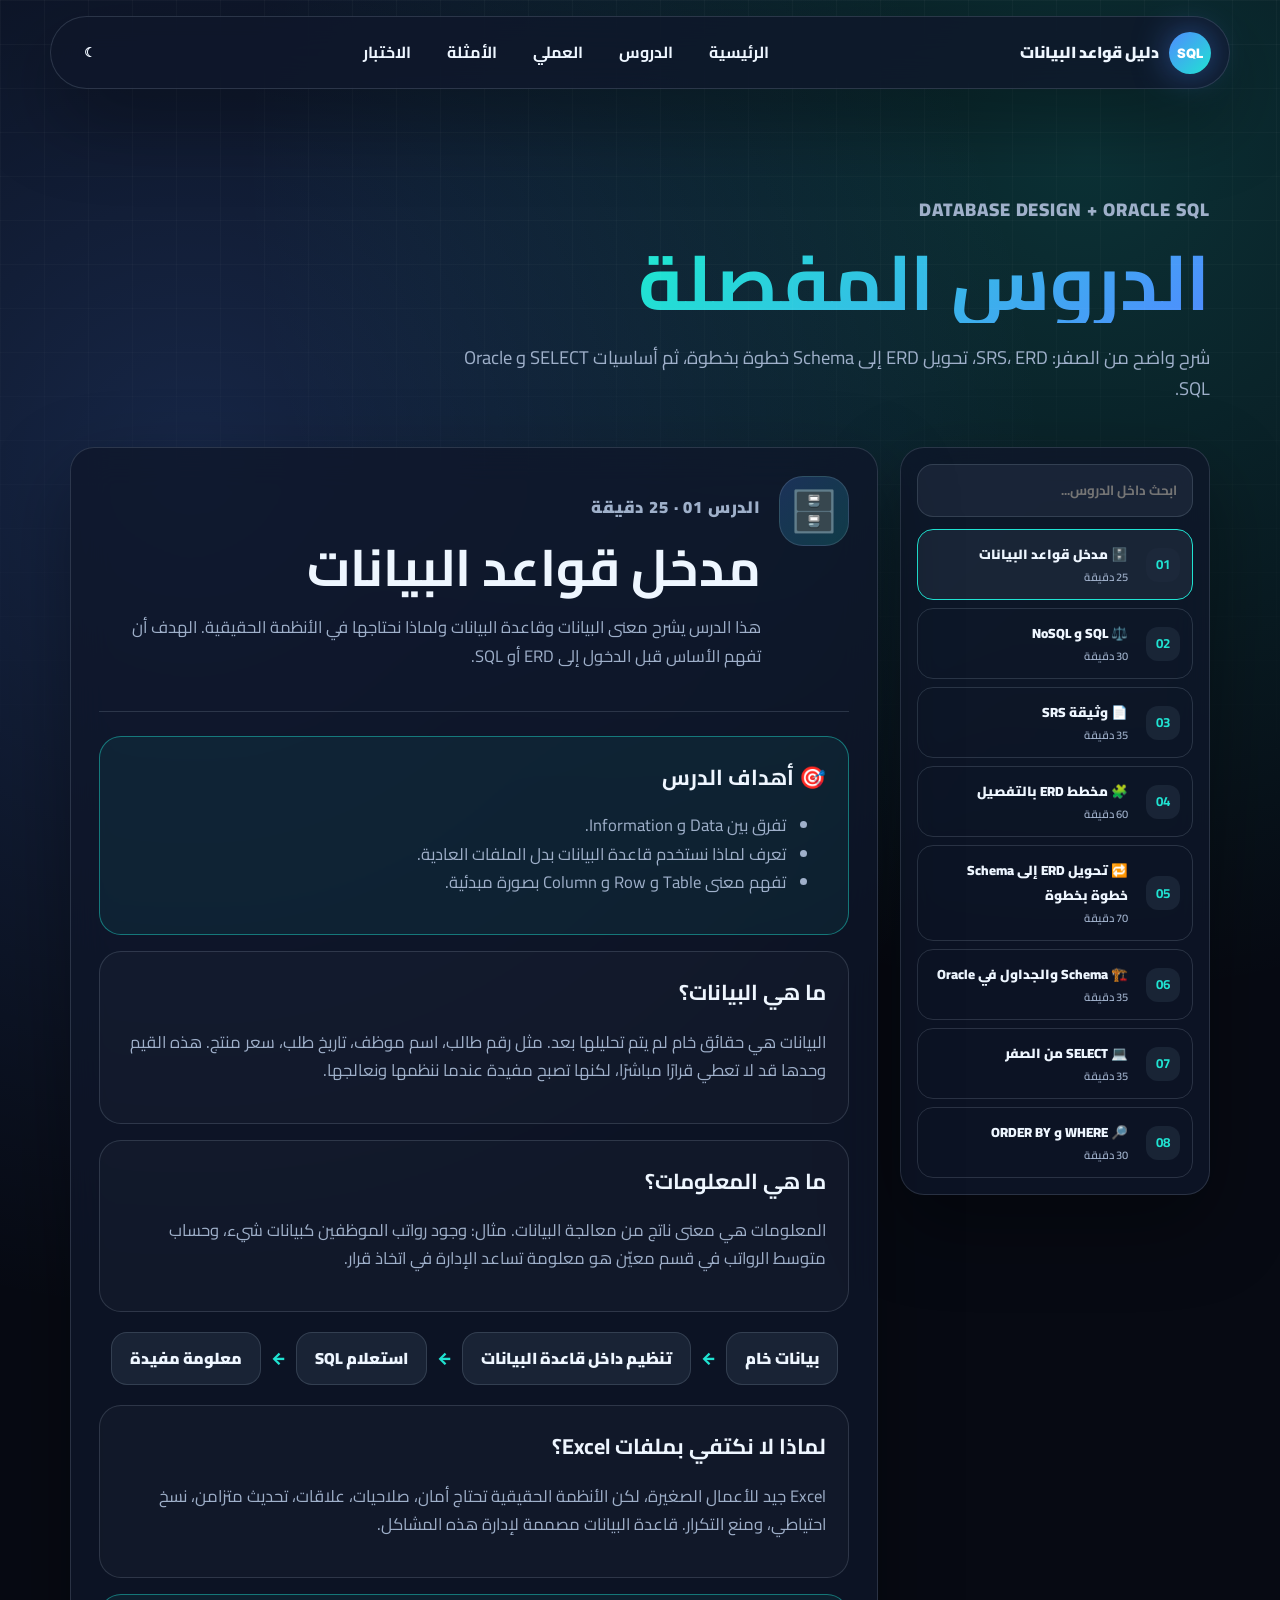
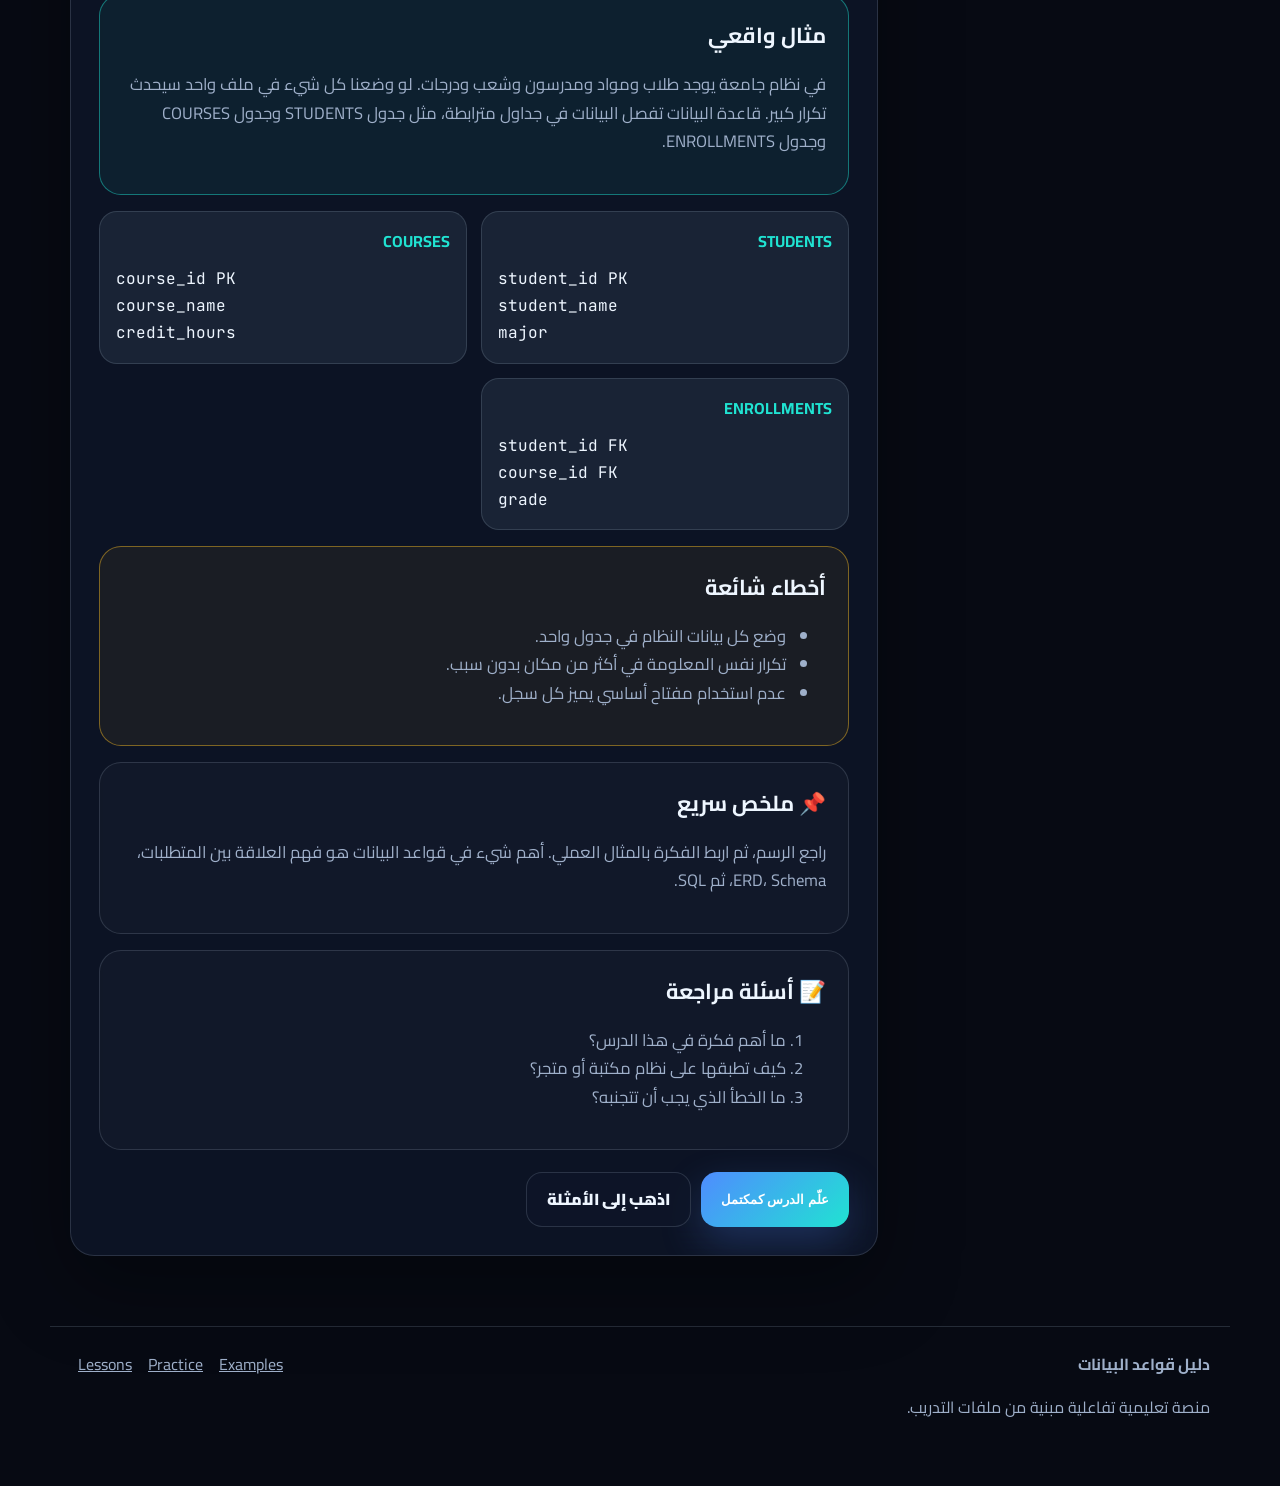
==== commit 30f6a860: "Add files via upload" ====
--- a/lessons.html
+++ b/lessons.html
@@ -3,7 +3,7 @@
 <head>
   <meta charset="UTF-8">
   <meta name="viewport" content="width=device-width, initial-scale=1.0">
-  <title>الدروس | Oracle Future Learn</title>
+  <title>الدروس | دليل قواعد البيانات</title>
   <meta name="description" content="دروس مفصلة في قواعد البيانات و ERD و SQL">
   <link rel="preconnect" href="https://fonts.googleapis.com">
   <link href="https://fonts.googleapis.com/css2?family=Cairo:wght@300;400;600;700;900&family=Inter:wght@300;400;600;800;900&family=JetBrains+Mono:wght@400;600&display=swap" rel="stylesheet">
@@ -11,16 +11,16 @@
 </head>
 <body>
 <header class="topbar">
-  <a class="brand" href="index.html"><span class="brand-orb">SQL</span><span data-i18n="brand">Oracle Future Learn</span></a>
+  <a class="brand" href="index.html"><span class="brand-orb">SQL</span><span >دليل قواعد البيانات</span></a>
   <button class="nav-toggle" aria-label="menu">☰</button>
   <nav class="nav">
-    <a href="index.html" data-i18n="nav_home">الرئيسية</a>
-    <a href="lessons.html" data-i18n="nav_lessons">الدروس</a>
-    <a href="oracle-practice.html" data-i18n="nav_practice">العملي</a>
-    <a href="playground.html" data-i18n="nav_playground">المحاكي</a>
-    <a href="quiz.html" data-i18n="nav_quiz">الاختبار</a>
+    <a href="index.html" >الرئيسية</a>
+    <a href="lessons.html" >الدروس</a>
+    <a href="oracle-practice.html" >العملي</a>
+    <a href="playground.html">الأمثلة</a>
+    <a href="quiz.html" >الاختبار</a>
   </nav>
-  <div class="actions"><button id="langToggle" class="chip">EN</button><button id="themeToggle" class="chip">☾</button></div>
+  <div class="actions"><button id="themeToggle" class="chip">☾</button></div>
 </header>
 <main>
   <section class="page-head reveal lessons-head">
@@ -37,7 +37,7 @@
     <article id="lessonReader" class="lesson-reader"></article>
   </section>
 </main>
-<footer class="footer"><div><b>Oracle Future Learn</b><p>منصة تعليمية تفاعلية مبنية من ملفات التدريب.</p></div><div class="footer-links"><a href="lessons.html">Lessons</a><a href="oracle-practice.html">Practice</a><a href="playground.html">Playground</a></div></footer>
+<footer class="footer"><div><b>دليل قواعد البيانات</b><p>منصة تعليمية تفاعلية مبنية من ملفات التدريب.</p></div><div class="footer-links"><a href="lessons.html">Lessons</a><a href="oracle-practice.html">Practice</a><a href="playground.html">Examples</a></div></footer>
 <script src="app.js"></script>
 <script src="lessons.js"></script>
 </body>
--- a/style.css
+++ b/style.css
@@ -3,3 +3,5 @@
 
 /* Detailed lesson reader */
 .lessons-head{padding-bottom:25px}.lessons-shell{max-width:1180px;margin:0 auto 70px;padding:0 20px;display:grid;grid-template-columns:310px 1fr;gap:22px}.lesson-sidebar,.lesson-reader{border:1px solid var(--border);background:var(--surface);backdrop-filter:blur(18px);box-shadow:var(--shadow);border-radius:var(--radius)}.lesson-sidebar{padding:16px;align-self:start;position:sticky;top:105px}.search-wrap input{width:100%;border:1px solid var(--border);background:var(--surface2);color:var(--text);border-radius:16px;padding:13px 15px;font-family:Cairo,Inter,sans-serif;font-weight:700}.lesson-list{display:flex;flex-direction:column;gap:8px;margin-top:12px}.lesson-link{display:grid;grid-template-columns:42px 1fr;gap:10px;align-items:center;text-align:start;border:1px solid var(--border);background:transparent;color:var(--text);border-radius:16px;padding:12px;cursor:pointer;font-family:Cairo,Inter,sans-serif}.lesson-link b{display:grid;place-items:center;width:34px;height:34px;border-radius:12px;background:var(--surface2);color:var(--accent)}.lesson-link span{font-weight:900}.lesson-link small{display:block;color:var(--muted);font-weight:600}.lesson-link.active,.lesson-link:hover{border-color:var(--accent);background:var(--surface2)}.lesson-reader{padding:28px;min-height:700px}.lesson-hero{display:grid;grid-template-columns:auto 1fr;gap:18px;align-items:start;border-bottom:1px solid var(--border);padding-bottom:24px;margin-bottom:24px}.lesson-icon{font-size:2.5rem;width:70px;height:70px;display:grid;place-items:center;border-radius:24px;background:linear-gradient(135deg,rgba(79,140,255,.22),rgba(32,227,210,.18));border:1px solid var(--border)}.lesson-reader h2{font-size:clamp(1.8rem,4vw,3.2rem);line-height:1.15;margin:0 0 10px}.lesson-reader h3{font-size:1.35rem;margin:0 0 10px}.lesson-reader p,.lesson-reader li{color:var(--muted);font-size:1.04rem}.deep-block{border:1px solid var(--border);background:rgba(255,255,255,.025);border-radius:22px;padding:22px;margin:16px 0}.deep-block.warn{border-color:rgba(251,191,36,.45);background:rgba(251,191,36,.06)}.deep-block.info{border-color:rgba(32,227,210,.45);background:rgba(32,227,210,.06)}.lesson-diagram{margin:20px 0}.diagram-flow{display:flex;gap:10px;align-items:center;justify-content:center;flex-wrap:wrap}.diagram-flow div,.sql-map span{border:1px solid var(--border);background:var(--surface2);border-radius:16px;padding:12px 18px;font-weight:900}.diagram-flow span{color:var(--accent);font-weight:900}.compare{display:grid;grid-template-columns:1fr 1fr;gap:14px}.compare>div,.entity,.relation-card,.schema-table,.rule-card{border:1px solid var(--border);background:var(--surface2);border-radius:18px;padding:16px}.entity b{display:block;color:var(--accent);margin-bottom:8px}.entity span{display:block;font-family:'JetBrains Mono',monospace;font-size:.92rem;color:var(--text);border-top:1px solid var(--border);padding:6px 0}.erd-box{display:grid;grid-template-columns:1fr auto 1fr;gap:16px;align-items:center;margin:16px 0}.rel{text-align:center;font-weight:900;color:var(--accent);min-width:140px}.tree{direction:ltr;text-align:left;border:1px solid var(--border);background:var(--surface2);border-radius:20px;padding:20px;font-family:'JetBrains Mono',monospace}.sql-map{display:flex;gap:8px;flex-wrap:wrap;justify-content:center}.schema-grid{display:grid;grid-template-columns:repeat(2,1fr);gap:14px}.schema-table h4{margin:0 0 10px;color:var(--accent)}.schema-table code{display:block;direction:ltr;text-align:left;white-space:pre-wrap;color:var(--text);font-family:'JetBrains Mono',monospace}.mapping-visual{display:grid;gap:14px}.map-row{display:grid;grid-template-columns:160px 1fr;gap:12px;align-items:center}.map-label{font-weight:900;color:var(--accent)}.rel-arrow{height:3px;background:linear-gradient(90deg,var(--primary),var(--accent));border-radius:999px;position:relative}.rel-arrow:after{content:'➜';position:absolute;inset-inline-end:-6px;top:-16px;color:var(--accent)}.step-badge{display:inline-grid;place-items:center;width:34px;height:34px;border-radius:12px;background:linear-gradient(135deg,var(--primary),var(--accent));color:#fff;margin-inline-end:8px;font-family:Inter;font-weight:900}.lesson-actions{display:flex;gap:10px;flex-wrap:wrap;margin-top:22px}.mini-table{width:100%;border-collapse:collapse;margin-top:10px}.mini-table th,.mini-table td{border:1px solid var(--border);padding:10px;vertical-align:top}.mini-table th{color:var(--accent);background:var(--surface2)}@media(max-width:900px){.lessons-shell{grid-template-columns:1fr}.lesson-sidebar{position:static}.lesson-hero,.erd-box,.compare,.schema-grid,.map-row{grid-template-columns:1fr}.rel{text-align:start}.lesson-reader{padding:18px}}
+/* Arabic-only detailed lesson enhancements */
+.relation-gallery{display:grid;grid-template-columns:repeat(3,1fr);gap:14px;margin:18px 0}.simple-rel{display:flex;align-items:center;justify-content:space-between;gap:10px;border:1px dashed var(--border);border-radius:16px;padding:14px;margin-top:10px}.simple-rel span{color:var(--accent);font-weight:900}.chen{direction:ltr;display:flex;align-items:center;justify-content:center;gap:14px;flex-wrap:wrap;margin-top:12px}.rect{border:2px solid var(--accent);border-radius:10px;padding:14px 20px;font-weight:900}.diamond{width:120px;height:120px;border:2px solid var(--primary);transform:rotate(45deg);display:grid;place-items:center;text-align:center}.diamond::before{content:attr(class)}.diamond{font-size:0}.diamond:after{content:'WORKS_FOR';transform:rotate(-45deg);font-size:13px;font-weight:900;color:var(--text)}.oval{border:2px solid var(--border);border-radius:50%;padding:14px 26px;background:var(--surface2);font-weight:900}.compare.big>div{min-height:260px}.examples-grid{padding-top:0;display:grid;grid-template-columns:repeat(2,1fr);gap:18px}html[dir="rtl"] .codebox, html[dir="rtl"] pre, html[dir="rtl"] code{direction:ltr;text-align:left;unicode-bidi:embed}html[dir="rtl"] .mini-table{direction:ltr;text-align:left}html[dir="rtl"] .mini-table th, html[dir="rtl"] .mini-table td{text-align:left}.lesson-reader{overflow:hidden}.lesson-reader .deep-block p{text-align:right}.lesson-reader .deep-block li{text-align:right}@media(max-width:900px){.relation-gallery,.examples-grid{grid-template-columns:1fr}.chen{transform:scale(.92)}}
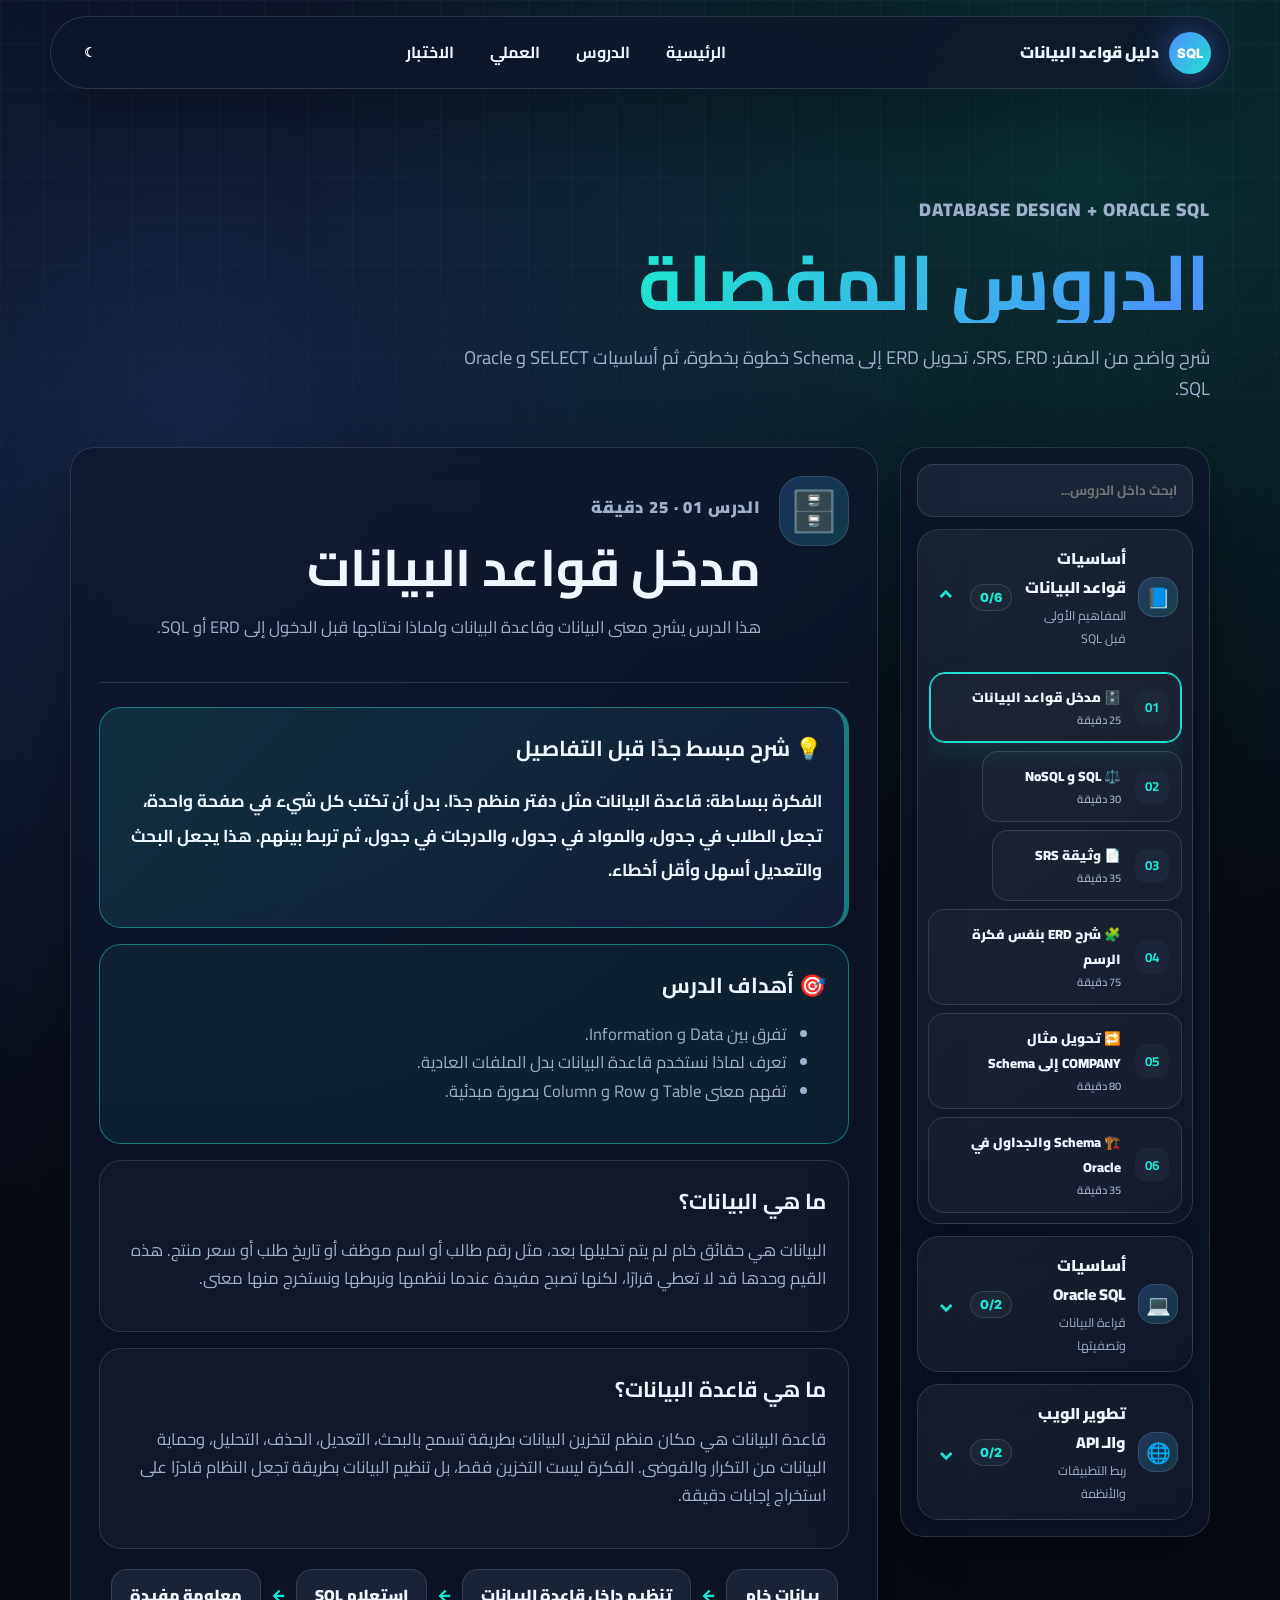
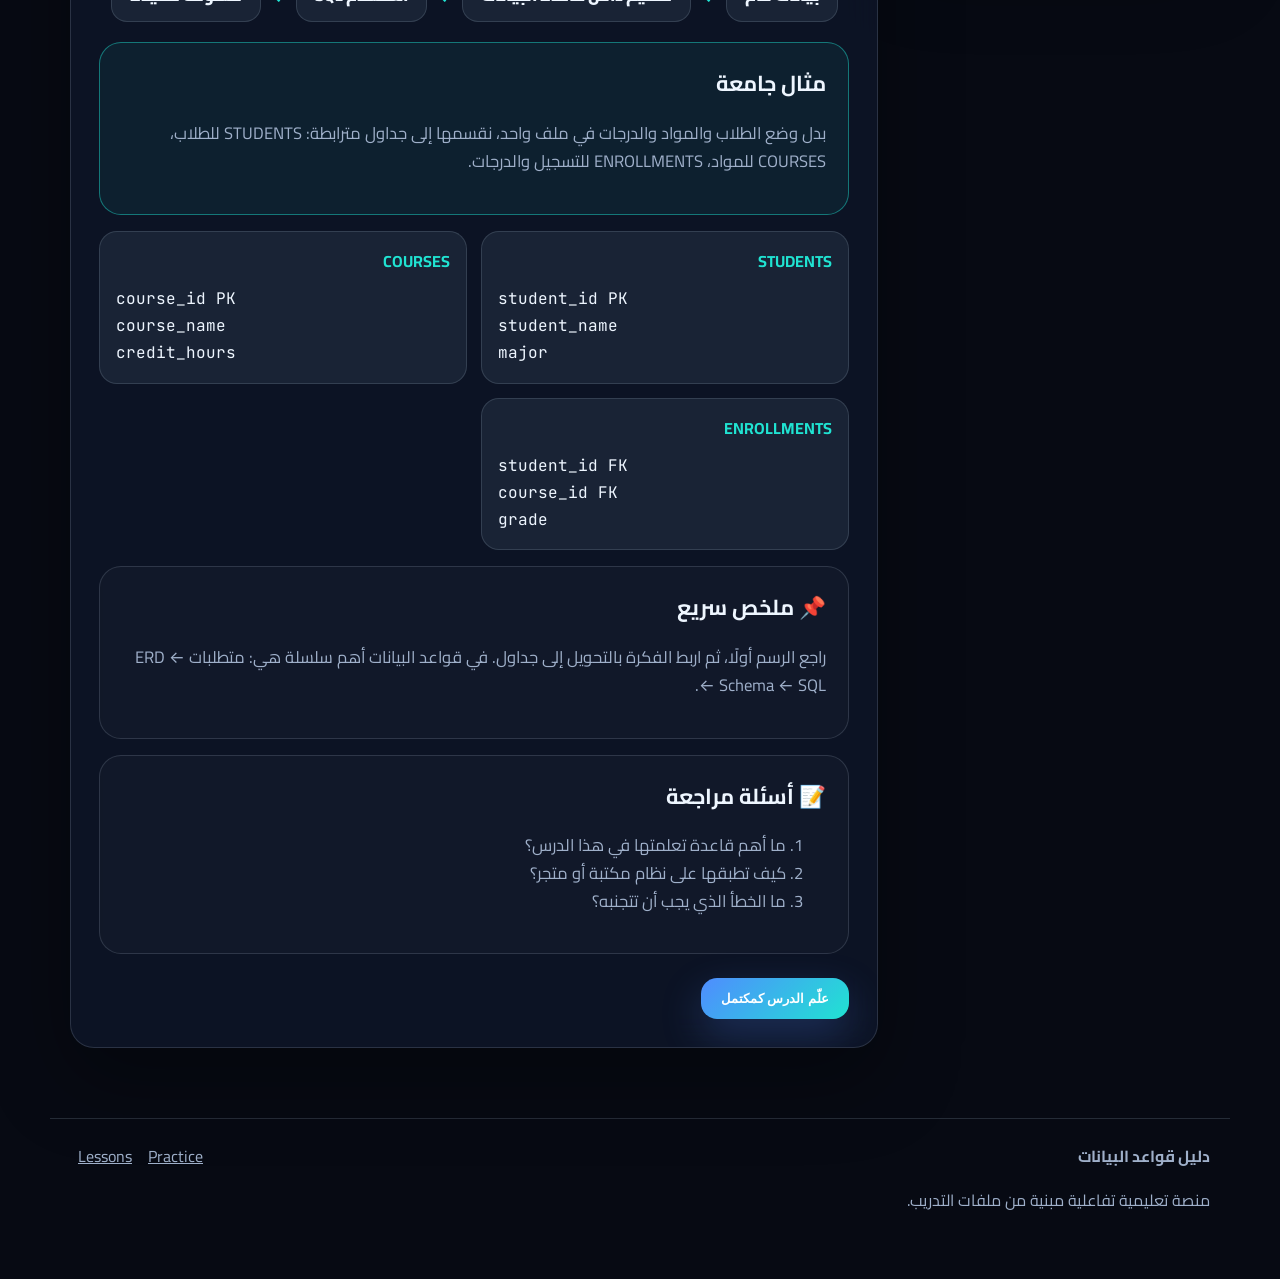
==== commit 4a95ae20: "Add files via upload" ====
--- a/lessons.html
+++ b/lessons.html
@@ -17,7 +17,7 @@
     <a href="index.html" >الرئيسية</a>
     <a href="lessons.html" >الدروس</a>
     <a href="oracle-practice.html" >العملي</a>
-    <a href="playground.html">الأمثلة</a>
+    
     <a href="quiz.html" >الاختبار</a>
   </nav>
   <div class="actions"><button id="themeToggle" class="chip">☾</button></div>
@@ -37,7 +37,7 @@
     <article id="lessonReader" class="lesson-reader"></article>
   </section>
 </main>
-<footer class="footer"><div><b>دليل قواعد البيانات</b><p>منصة تعليمية تفاعلية مبنية من ملفات التدريب.</p></div><div class="footer-links"><a href="lessons.html">Lessons</a><a href="oracle-practice.html">Practice</a><a href="playground.html">Examples</a></div></footer>
+<footer class="footer"><div><b>دليل قواعد البيانات</b><p>منصة تعليمية تفاعلية مبنية من ملفات التدريب.</p></div><div class="footer-links"><a href="lessons.html">Lessons</a><a href="oracle-practice.html">Practice</a></div></footer>
 <script src="app.js"></script>
 <script src="lessons.js"></script>
 </body>
--- a/style.css
+++ b/style.css
@@ -5,3 +5,68 @@
 .lessons-head{padding-bottom:25px}.lessons-shell{max-width:1180px;margin:0 auto 70px;padding:0 20px;display:grid;grid-template-columns:310px 1fr;gap:22px}.lesson-sidebar,.lesson-reader{border:1px solid var(--border);background:var(--surface);backdrop-filter:blur(18px);box-shadow:var(--shadow);border-radius:var(--radius)}.lesson-sidebar{padding:16px;align-self:start;position:sticky;top:105px}.search-wrap input{width:100%;border:1px solid var(--border);background:var(--surface2);color:var(--text);border-radius:16px;padding:13px 15px;font-family:Cairo,Inter,sans-serif;font-weight:700}.lesson-list{display:flex;flex-direction:column;gap:8px;margin-top:12px}.lesson-link{display:grid;grid-template-columns:42px 1fr;gap:10px;align-items:center;text-align:start;border:1px solid var(--border);background:transparent;color:var(--text);border-radius:16px;padding:12px;cursor:pointer;font-family:Cairo,Inter,sans-serif}.lesson-link b{display:grid;place-items:center;width:34px;height:34px;border-radius:12px;background:var(--surface2);color:var(--accent)}.lesson-link span{font-weight:900}.lesson-link small{display:block;color:var(--muted);font-weight:600}.lesson-link.active,.lesson-link:hover{border-color:var(--accent);background:var(--surface2)}.lesson-reader{padding:28px;min-height:700px}.lesson-hero{display:grid;grid-template-columns:auto 1fr;gap:18px;align-items:start;border-bottom:1px solid var(--border);padding-bottom:24px;margin-bottom:24px}.lesson-icon{font-size:2.5rem;width:70px;height:70px;display:grid;place-items:center;border-radius:24px;background:linear-gradient(135deg,rgba(79,140,255,.22),rgba(32,227,210,.18));border:1px solid var(--border)}.lesson-reader h2{font-size:clamp(1.8rem,4vw,3.2rem);line-height:1.15;margin:0 0 10px}.lesson-reader h3{font-size:1.35rem;margin:0 0 10px}.lesson-reader p,.lesson-reader li{color:var(--muted);font-size:1.04rem}.deep-block{border:1px solid var(--border);background:rgba(255,255,255,.025);border-radius:22px;padding:22px;margin:16px 0}.deep-block.warn{border-color:rgba(251,191,36,.45);background:rgba(251,191,36,.06)}.deep-block.info{border-color:rgba(32,227,210,.45);background:rgba(32,227,210,.06)}.lesson-diagram{margin:20px 0}.diagram-flow{display:flex;gap:10px;align-items:center;justify-content:center;flex-wrap:wrap}.diagram-flow div,.sql-map span{border:1px solid var(--border);background:var(--surface2);border-radius:16px;padding:12px 18px;font-weight:900}.diagram-flow span{color:var(--accent);font-weight:900}.compare{display:grid;grid-template-columns:1fr 1fr;gap:14px}.compare>div,.entity,.relation-card,.schema-table,.rule-card{border:1px solid var(--border);background:var(--surface2);border-radius:18px;padding:16px}.entity b{display:block;color:var(--accent);margin-bottom:8px}.entity span{display:block;font-family:'JetBrains Mono',monospace;font-size:.92rem;color:var(--text);border-top:1px solid var(--border);padding:6px 0}.erd-box{display:grid;grid-template-columns:1fr auto 1fr;gap:16px;align-items:center;margin:16px 0}.rel{text-align:center;font-weight:900;color:var(--accent);min-width:140px}.tree{direction:ltr;text-align:left;border:1px solid var(--border);background:var(--surface2);border-radius:20px;padding:20px;font-family:'JetBrains Mono',monospace}.sql-map{display:flex;gap:8px;flex-wrap:wrap;justify-content:center}.schema-grid{display:grid;grid-template-columns:repeat(2,1fr);gap:14px}.schema-table h4{margin:0 0 10px;color:var(--accent)}.schema-table code{display:block;direction:ltr;text-align:left;white-space:pre-wrap;color:var(--text);font-family:'JetBrains Mono',monospace}.mapping-visual{display:grid;gap:14px}.map-row{display:grid;grid-template-columns:160px 1fr;gap:12px;align-items:center}.map-label{font-weight:900;color:var(--accent)}.rel-arrow{height:3px;background:linear-gradient(90deg,var(--primary),var(--accent));border-radius:999px;position:relative}.rel-arrow:after{content:'➜';position:absolute;inset-inline-end:-6px;top:-16px;color:var(--accent)}.step-badge{display:inline-grid;place-items:center;width:34px;height:34px;border-radius:12px;background:linear-gradient(135deg,var(--primary),var(--accent));color:#fff;margin-inline-end:8px;font-family:Inter;font-weight:900}.lesson-actions{display:flex;gap:10px;flex-wrap:wrap;margin-top:22px}.mini-table{width:100%;border-collapse:collapse;margin-top:10px}.mini-table th,.mini-table td{border:1px solid var(--border);padding:10px;vertical-align:top}.mini-table th{color:var(--accent);background:var(--surface2)}@media(max-width:900px){.lessons-shell{grid-template-columns:1fr}.lesson-sidebar{position:static}.lesson-hero,.erd-box,.compare,.schema-grid,.map-row{grid-template-columns:1fr}.rel{text-align:start}.lesson-reader{padding:18px}}
 /* Arabic-only detailed lesson enhancements */
 .relation-gallery{display:grid;grid-template-columns:repeat(3,1fr);gap:14px;margin:18px 0}.simple-rel{display:flex;align-items:center;justify-content:space-between;gap:10px;border:1px dashed var(--border);border-radius:16px;padding:14px;margin-top:10px}.simple-rel span{color:var(--accent);font-weight:900}.chen{direction:ltr;display:flex;align-items:center;justify-content:center;gap:14px;flex-wrap:wrap;margin-top:12px}.rect{border:2px solid var(--accent);border-radius:10px;padding:14px 20px;font-weight:900}.diamond{width:120px;height:120px;border:2px solid var(--primary);transform:rotate(45deg);display:grid;place-items:center;text-align:center}.diamond::before{content:attr(class)}.diamond{font-size:0}.diamond:after{content:'WORKS_FOR';transform:rotate(-45deg);font-size:13px;font-weight:900;color:var(--text)}.oval{border:2px solid var(--border);border-radius:50%;padding:14px 26px;background:var(--surface2);font-weight:900}.compare.big>div{min-height:260px}.examples-grid{padding-top:0;display:grid;grid-template-columns:repeat(2,1fr);gap:18px}html[dir="rtl"] .codebox, html[dir="rtl"] pre, html[dir="rtl"] code{direction:ltr;text-align:left;unicode-bidi:embed}html[dir="rtl"] .mini-table{direction:ltr;text-align:left}html[dir="rtl"] .mini-table th, html[dir="rtl"] .mini-table td{text-align:left}.lesson-reader{overflow:hidden}.lesson-reader .deep-block p{text-align:right}.lesson-reader .deep-block li{text-align:right}@media(max-width:900px){.relation-gallery,.examples-grid{grid-template-columns:1fr}.chen{transform:scale(.92)}}
+
+/* ERD Chen-style detailed drawings */
+.symbol-grid{display:grid;grid-template-columns:repeat(4,1fr);gap:14px;margin:18px 0}.symbol-card{border:1px solid var(--border);background:var(--surface2);border-radius:18px;padding:16px;text-align:center}.symbol-card h4{margin:10px 0 6px}.chen-rect,.chen-weak{display:inline-grid;place-items:center;min-width:110px;min-height:44px;border-radius:8px;border:3px solid #8ab4ff;background:#111a33;color:#fff;font-weight:900}.chen-weak{box-shadow:0 0 0 4px rgba(138,180,255,.25)}.chen-diamond{display:inline-grid;place-items:center;width:86px;height:86px;transform:rotate(45deg);border:3px solid #8ab4ff;background:rgba(138,180,255,.08);color:#fff;font-weight:900;margin:8px}.chen-diamond::first-letter{transform:rotate(-45deg)}.chen-diamond.double{box-shadow:0 0 0 5px rgba(32,227,210,.22);border-color:#20e3d2}.chen-oval{display:inline-grid;place-items:center;min-width:100px;min-height:42px;border-radius:999px;border:3px solid #1f2a44;background:#071024;color:#fff;font-weight:900;padding:0 16px}.chen-oval.key{text-decoration:underline;text-decoration-thickness:3px;text-decoration-color:#20e3d2}.chen-oval.multi{box-shadow:0 0 0 5px rgba(138,180,255,.22)}.chen-oval.derived{border-style:dashed}.company-erd{direction:ltr;position:relative;min-height:760px;border:1px solid var(--border);background:linear-gradient(180deg,rgba(255,255,255,.04),rgba(255,255,255,.01));border-radius:24px;margin:18px 0;overflow:auto}.company-erd .box{position:absolute;display:grid;place-items:center;width:150px;height:48px;border-radius:8px;background:#101a35;color:#fff;font-weight:900;border:2px solid #8ab4ff;z-index:2}.company-erd .employee{left:135px;top:180px}.company-erd .dept{left:750px;top:180px}.company-erd .project{left:760px;top:395px}.company-erd .dependent{left:135px;top:620px}.company-erd .weak{box-shadow:0 0 0 5px rgba(138,180,255,.2)}.company-erd .diamond-node{position:absolute;width:100px;height:100px;transform:rotate(45deg);border:2px solid #8ab4ff;background:rgba(138,180,255,.06);z-index:2}.company-erd .diamond-node:after{content:attr(class);position:absolute;inset:0;display:grid;place-items:center;transform:rotate(-45deg);font-size:10px;color:var(--text);font-weight:900;text-align:center}.company-erd .worksfor{left:450px;top:160px}.company-erd .manages{left:475px;top:330px}.company-erd .controls{left:790px;top:300px}.company-erd .workson{left:350px;top:385px}.company-erd .supervision{left:130px;top:485px}.company-erd .dependsof{left:160px;top:520px;border-color:#20e3d2;box-shadow:0 0 0 5px rgba(32,227,210,.14)}.company-erd .bubble{position:absolute;display:grid;place-items:center;min-width:72px;height:36px;padding:0 10px;border-radius:999px;background:#071024;border:2px solid #1f2a44;color:#fff;font-size:12px;font-weight:800;z-index:2}.company-erd .bubble.key{text-decoration:underline;text-decoration-color:#20e3d2;text-decoration-thickness:3px}.company-erd .bubble.multi{box-shadow:0 0 0 5px rgba(138,180,255,.20)}.company-erd .bubble.derived{border-style:dashed}.b1{left:90px;top:48px}.b2{left:185px;top:48px}.b3{left:280px;top:48px}.b4{left:60px;top:110px}.b5{left:140px;top:125px}.b6{left:295px;top:125px}.b7{left:365px;top:125px}.b8{left:430px;top:180px}.d1{left:820px;top:60px}.d2{left:700px;top:80px}.d3{left:900px;top:85px}.d4{left:625px;top:135px}.startdate{left:540px;top:410px}.p1{left:710px;top:540px}.p2{left:830px;top:540px}.p3{left:930px;top:540px}.hours{left:505px;top:500px}.dep1{left:75px;top:685px}.dep2{left:180px;top:695px}.dep3{left:305px;top:685px}.dep4{left:430px;top:685px}.role{position:absolute;color:var(--accent);font-weight:900;font-size:12px;z-index:2}.sup{left:20px;top:475px}.sub{left:30px;top:575px}.erd-lines{position:absolute;inset:0;min-width:1000px;height:720px;z-index:1}.erd-lines line{stroke:rgba(138,180,255,.75);stroke-width:2}.mapping-step{border:1px solid var(--border);background:rgba(255,255,255,.025);border-radius:22px;padding:22px;margin:18px 0}.map-transform{display:flex;align-items:center;justify-content:center;gap:22px;flex-wrap:wrap}.map-transform>span{color:var(--accent);font-size:2rem;font-weight:900}.final-schema{direction:ltr;text-align:left;font-family:'JetBrains Mono',monospace;display:grid;gap:10px}.final-schema div{border:1px solid var(--border);background:var(--surface2);border-radius:14px;padding:12px;overflow:auto}@media(max-width:900px){.symbol-grid{grid-template-columns:1fr 1fr}.company-erd{min-height:780px}.company-erd{transform-origin:top left}.company-erd:after{content:'اسحب يمينًا ويسارًا لرؤية الرسم كاملًا';position:sticky;left:10px;bottom:10px;display:inline-block;background:var(--surface);border:1px solid var(--border);border-radius:12px;padding:8px 10px;color:var(--muted)}}@media(max-width:560px){.symbol-grid{grid-template-columns:1fr}.company-erd{font-size:.85rem}}
+
+/* Final responsive ERD image layout */
+.erd-image-card{
+  margin:22px 0;
+  padding:14px;
+  border:1px solid var(--border);
+  background:linear-gradient(180deg,rgba(255,255,255,.05),rgba(255,255,255,.015));
+  border-radius:24px;
+  box-shadow:var(--shadow);
+  overflow:hidden;
+}
+.erd-image-card a{display:block;text-decoration:none;color:inherit}
+.responsive-erd-img{
+  display:block;
+  width:100%;
+  max-width:100%;
+  height:auto;
+  border-radius:18px;
+  border:1px solid rgba(148,163,184,.22);
+  background:#071024;
+}
+.erd-image-card figcaption{
+  margin-top:12px;
+  color:var(--muted);
+  text-align:center;
+  font-weight:700;
+}
+@media (max-width: 768px){
+  .erd-image-card{padding:8px;border-radius:18px;margin-inline:-6px}
+  .responsive-erd-img{border-radius:14px}
+  .erd-image-card figcaption{font-size:.88rem;line-height:1.6}
+}
+@media (hover:hover){
+  .responsive-erd-img{transition:transform .25s ease, filter .25s ease}
+  .responsive-erd-img:hover{transform:scale(1.01);filter:saturate(1.05)}
+}
+/* Safer cross-device behavior */
+img,svg,video,canvas{max-width:100%}
+pre,.codebox,.schema-table,.final-schema div,.mini-table{max-width:100%;overflow-x:auto;-webkit-overflow-scrolling:touch}
+button,a,input,textarea{touch-action:manipulation}
+@supports not (backdrop-filter: blur(18px)){
+  .topbar,.lesson-sidebar,.lesson-reader,.card,.deep-block{background:rgba(15,23,42,.96)}
+}
+
+/* ===== Question Bank Upgrade ===== */
+.quiz-dashboard{display:grid;grid-template-columns:repeat(3,minmax(0,1fr));gap:16px;margin:22px 0}.stat-card{padding:18px;border:1px solid var(--border);border-radius:22px;background:linear-gradient(145deg,rgba(255,255,255,.08),rgba(255,255,255,.03));box-shadow:var(--shadow)}.stat-card b{display:block;font-size:34px;color:var(--accent)}.stat-card span{color:var(--muted)}.quiz-topline{display:flex;align-items:center;justify-content:space-between;gap:18px;margin-bottom:20px}.question-card{border:1px solid var(--border);border-radius:24px;padding:20px;margin:18px 0;background:rgba(255,255,255,.045);box-shadow:0 16px 45px rgba(0,0,0,.14)}.question-meta{display:flex;gap:10px;flex-wrap:wrap;margin-bottom:10px}.question-meta span{font-size:12px;padding:6px 10px;border-radius:999px;background:rgba(20,184,166,.14);color:var(--accent)}.options-grid{display:grid;grid-template-columns:1fr 1fr;gap:12px;margin-top:16px}.option-btn{border:1px solid var(--border);border-radius:16px;padding:13px 14px;background:rgba(255,255,255,.06);color:var(--text);font-family:inherit;text-align:right;cursor:pointer;transition:.2s}.option-btn:hover{transform:translateY(-2px);border-color:var(--accent)}.option-btn.correct{background:rgba(34,197,94,.18);border-color:#22c55e}.option-btn.wrong{background:rgba(239,68,68,.16);border-color:#ef4444}.option-btn:disabled{cursor:default;transform:none}.mini-hint{margin-top:12px;border:0;border-radius:999px;padding:9px 13px;background:rgba(250,204,21,.14);color:var(--text);font-family:inherit;cursor:pointer}.hint-box{margin:12px 0;padding:13px;border-radius:16px;background:rgba(250,204,21,.13);border:1px solid rgba(250,204,21,.25)}.answer-feedback{margin-top:14px}.feedback-ok,.feedback-bad,.result-card{padding:14px 16px;border-radius:18px}.feedback-ok{background:rgba(34,197,94,.13);border:1px solid rgba(34,197,94,.28)}.feedback-bad{background:rgba(239,68,68,.12);border:1px solid rgba(239,68,68,.28)}.result-card{margin-top:22px;background:rgba(59,130,246,.12);border:1px solid rgba(59,130,246,.25);text-align:center}.responsive-erd-figure figcaption{font-size:14px;color:var(--muted);text-align:center;margin-top:10px}@media(max-width:760px){.quiz-dashboard{grid-template-columns:1fr}.quiz-topline{align-items:flex-start;flex-direction:column}.options-grid{grid-template-columns:1fr}.question-card{padding:16px}.stat-card b{font-size:28px}}
+
+/* Fancy lessons dropdown / accordion menu */
+.lesson-list{gap:12px}
+.lesson-group{border:1px solid var(--border);border-radius:22px;background:linear-gradient(145deg,rgba(255,255,255,.055),rgba(255,255,255,.018));overflow:hidden;box-shadow:0 12px 34px rgba(2,6,23,.16)}
+.lesson-group-head{width:100%;display:grid;grid-template-columns:42px 1fr auto 28px;gap:10px;align-items:center;border:0;background:transparent;color:var(--text);padding:14px;cursor:pointer;font-family:Cairo,Inter,sans-serif;text-align:start}
+.group-ico{width:40px;height:40px;border-radius:16px;display:grid;place-items:center;background:linear-gradient(135deg,rgba(79,140,255,.23),rgba(32,227,210,.16));border:1px solid var(--border);font-size:1.25rem}
+.group-text b{display:block;font-size:.98rem;font-weight:900}.group-text small{display:block;color:var(--muted);font-size:.78rem;margin-top:2px}.group-progress{font-family:Inter,Cairo,sans-serif;font-weight:900;font-size:.78rem;color:var(--accent);background:var(--surface2);border:1px solid var(--border);border-radius:999px;padding:5px 9px;direction:ltr}.group-arrow{display:grid;place-items:center;color:var(--accent);font-weight:900;font-size:1.25rem;transition:.25s}.lesson-group.open .group-arrow{transform:rotate(180deg)}
+.lesson-group-body{display:grid;grid-template-rows:0fr;transition:grid-template-rows .32s ease, padding .32s ease;overflow:hidden}.lesson-group.open .lesson-group-body{grid-template-rows:1fr;padding:0 10px 10px}.lesson-group-inner{min-height:0;overflow:hidden}.lesson-group-body .lesson-link{margin-top:8px;background:rgba(255,255,255,.025);position:relative;grid-template-columns:38px 1fr 20px}.lesson-link i{font-style:normal;color:#22c55e;font-weight:900}.lesson-link.is-done b{background:rgba(34,197,94,.16);color:#22c55e}.lesson-link.active{box-shadow:inset 0 0 0 1px var(--accent),0 10px 25px rgba(32,227,210,.10)}.empty-lessons{padding:18px;text-align:center;color:var(--muted);border:1px dashed var(--border);border-radius:18px;background:var(--surface2)}
+@media(max-width:900px){.lessons-shell{display:block}.lesson-sidebar{margin-bottom:18px;border-radius:24px}.lesson-list{max-height:58vh;overflow:auto;padding-inline-end:3px}.lesson-group-head{grid-template-columns:38px 1fr auto 24px;padding:12px}.group-ico{width:36px;height:36px;border-radius:14px}.group-text b{font-size:.92rem}.group-text small{font-size:.72rem}.lesson-group.open .lesson-group-body{padding:0 8px 8px}.lesson-group-body .lesson-link{grid-template-columns:34px 1fr 18px;padding:10px}}
+@supports not (grid-template-rows: 0fr){.lesson-group-body{display:none}.lesson-group.open .lesson-group-body{display:block}.lesson-group-inner{overflow:visible}}
+
+/* تحديث: جعل الشرح أبسط للمبتدئين وإخفاء زر الأمثلة من صفحات الدروس */
+.beginner-box{border-inline-start:5px solid var(--accent);background:linear-gradient(135deg,rgba(32,227,210,.12),rgba(79,140,255,.08)),var(--surface)!important}
+.beginner-box p{font-size:1.08rem;font-weight:700;color:var(--text);line-height:2}
+.lesson-actions{display:flex;gap:12px;flex-wrap:wrap;margin-top:24px}
+@media(max-width:700px){.beginner-box p{font-size:1rem}.lesson-actions .btn{width:100%}}
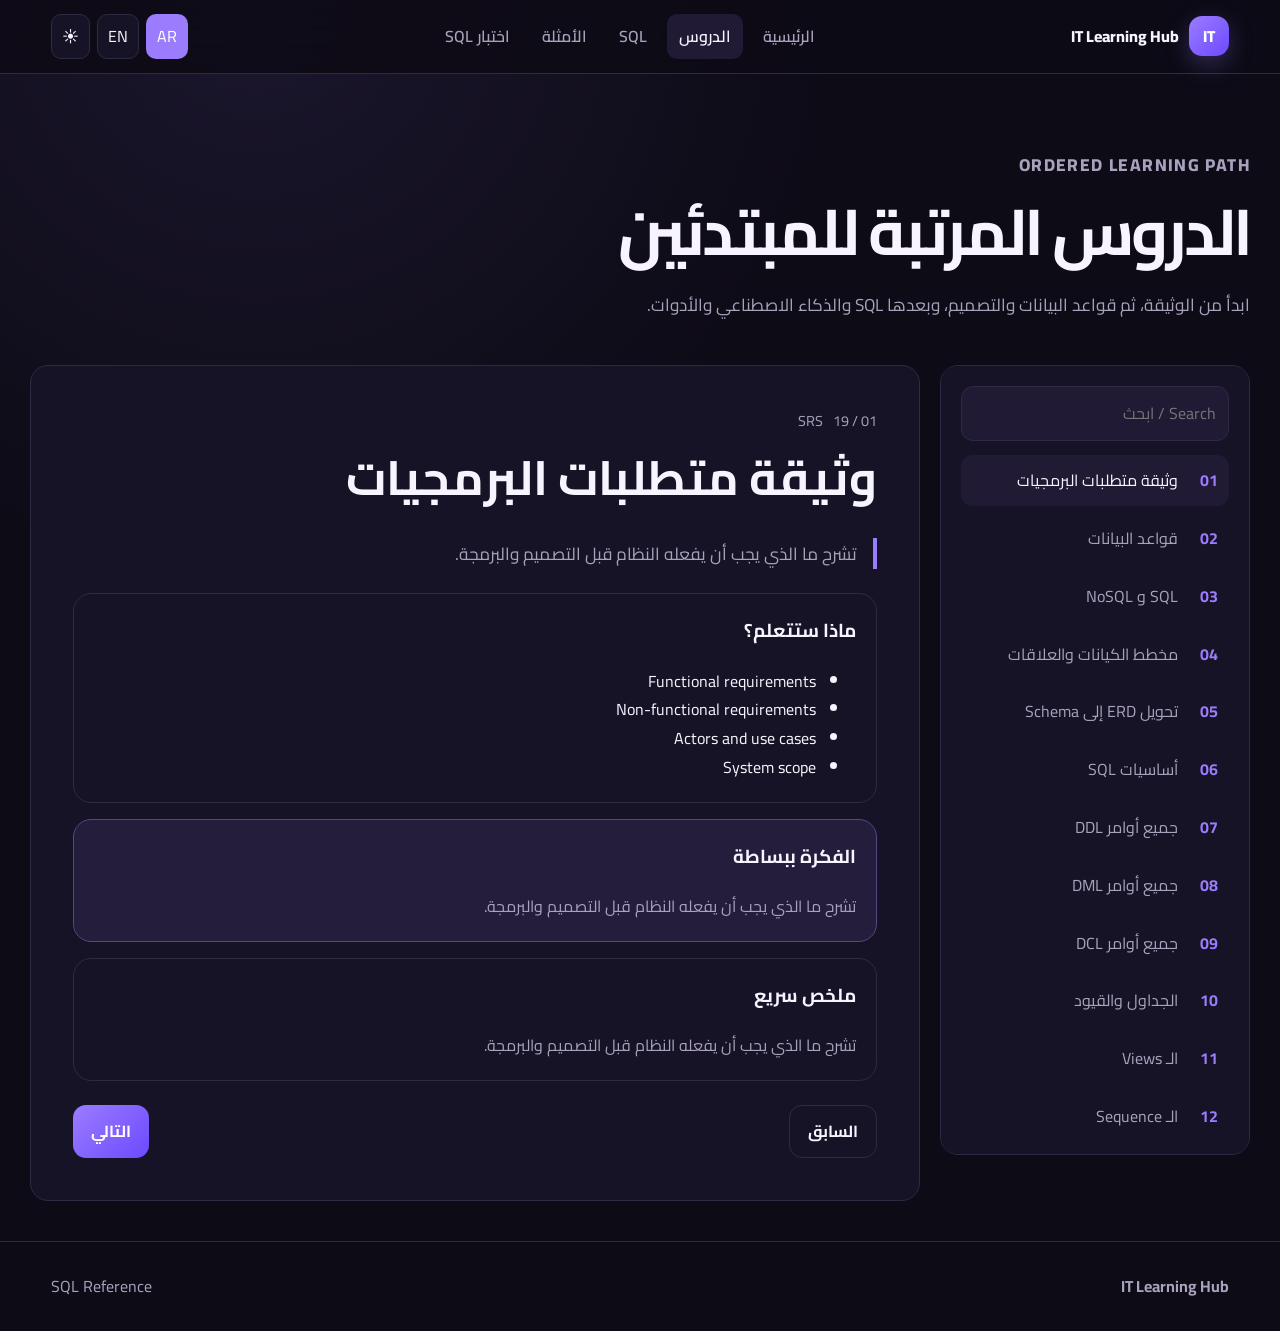
==== commit 06916bd4: "Add files via upload" ====
--- a/lessons.html
+++ b/lessons.html
@@ -1,44 +1 @@
-<!DOCTYPE html>
-<html lang="ar" dir="rtl">
-<head>
-  <meta charset="UTF-8">
-  <meta name="viewport" content="width=device-width, initial-scale=1.0">
-  <title>الدروس | دليل قواعد البيانات</title>
-  <meta name="description" content="دروس مفصلة في قواعد البيانات و ERD و SQL">
-  <link rel="preconnect" href="https://fonts.googleapis.com">
-  <link href="https://fonts.googleapis.com/css2?family=Cairo:wght@300;400;600;700;900&family=Inter:wght@300;400;600;800;900&family=JetBrains+Mono:wght@400;600&display=swap" rel="stylesheet">
-  <link rel="stylesheet" href="style.css">
-</head>
-<body>
-<header class="topbar">
-  <a class="brand" href="index.html"><span class="brand-orb">SQL</span><span >دليل قواعد البيانات</span></a>
-  <button class="nav-toggle" aria-label="menu">☰</button>
-  <nav class="nav">
-    <a href="index.html" >الرئيسية</a>
-    <a href="lessons.html" >الدروس</a>
-    <a href="oracle-practice.html" >العملي</a>
-    
-    <a href="quiz.html" >الاختبار</a>
-  </nav>
-  <div class="actions"><button id="themeToggle" class="chip">☾</button></div>
-</header>
-<main>
-  <section class="page-head reveal lessons-head">
-    <p class="eyebrow">DATABASE DESIGN + ORACLE SQL</p>
-    <h1>الدروس المفصلة</h1>
-    <p>شرح واضح من الصفر: SRS، ERD، تحويل ERD إلى Schema خطوة بخطوة، ثم أساسيات SELECT و Oracle SQL.</p>
-  </section>
-
-  <section class="lessons-shell reveal">
-    <aside class="lesson-sidebar">
-      <div class="search-wrap"><input id="lessonSearch" type="search" placeholder="ابحث داخل الدروس..."></div>
-      <div id="lessonList" class="lesson-list"></div>
-    </aside>
-    <article id="lessonReader" class="lesson-reader"></article>
-  </section>
-</main>
-<footer class="footer"><div><b>دليل قواعد البيانات</b><p>منصة تعليمية تفاعلية مبنية من ملفات التدريب.</p></div><div class="footer-links"><a href="lessons.html">Lessons</a><a href="oracle-practice.html">Practice</a></div></footer>
-<script src="app.js"></script>
-<script src="lessons.js"></script>
-</body>
-</html>
+<!doctype html><html lang="ar" dir="rtl"><head><meta charset="UTF-8"><meta name="viewport" content="width=device-width,initial-scale=1"><title>Lessons | IT Learning Hub</title><link href="https://fonts.googleapis.com/css2?family=Cairo:wght@400;600;700;800&family=Inter:wght@400;600;700;800&family=JetBrains+Mono:wght@400;600&display=swap" rel="stylesheet"><link rel="stylesheet" href="style.css"></head><body><header class="topbar"><a class="brand" href="index.html"><span class="brand-orb">IT</span><span>IT Learning Hub</span></a><button class="nav-toggle">☰</button><nav class="nav"><a href="index.html" data-ar="الرئيسية" data-en="Home">الرئيسية</a><a class="active" href="lessons.html" data-ar="الدروس" data-en="Lessons">الدروس</a><a href="sql.html">SQL</a><a href="examples.html" data-ar="الأمثلة" data-en="Examples">الأمثلة</a><a href="quiz.html" data-ar="اختبار SQL" data-en="SQL Quiz">اختبار SQL</a></nav><div class="actions"><button class="chip" data-lang="ar">AR</button><button class="chip" data-lang="en">EN</button><button id="modeToggle" class="chip">☀</button></div></header><main><section class="page-head"><p class="eyebrow">ORDERED LEARNING PATH</p><h1 data-ar="الدروس المرتبة للمبتدئين" data-en="Beginner lessons in the right order">الدروس المرتبة للمبتدئين</h1><p data-ar="ابدأ من الوثيقة، ثم قواعد البيانات والتصميم، وبعدها SQL والذكاء الاصطناعي والأدوات." data-en="Start with requirements, then database design, SQL, AI, and practical tools.">ابدأ من الوثيقة، ثم قواعد البيانات والتصميم، وبعدها SQL والذكاء الاصطناعي والأدوات.</p></section><section class="lessons-shell"><aside class="lesson-sidebar"><div class="search-wrap"><input id="lessonSearch" type="search" placeholder="Search / ابحث"></div><div id="lessonList" class="lesson-list"></div></aside><article id="lessonReader" class="lesson-reader"></article></section></main><footer class="footer"><b>IT Learning Hub</b><a href="sql.html">SQL Reference</a></footer><script src="app.js"></script><script src="lessons.js"></script></body></html>
--- a/style.css
+++ b/style.css
@@ -1,72 +1,6 @@
-
-:root{--bg:#070a13;--surface:rgba(15,23,42,.78);--surface2:rgba(30,41,59,.78);--text:#eef6ff;--muted:#9fb0ca;--primary:#4f8cff;--accent:#20e3d2;--border:rgba(148,163,184,.22);--shadow:0 30px 80px rgba(0,0,0,.35);--radius:24px}html[data-theme="light"]{--bg:#f7fbff;--surface:rgba(255,255,255,.82);--surface2:rgba(241,245,249,.88);--text:#08111f;--muted:#52606f;--primary:#2563eb;--accent:#0891b2;--border:rgba(15,23,42,.13);--shadow:0 25px 70px rgba(37,99,235,.12)}*{box-sizing:border-box}body{margin:0;background:radial-gradient(circle at 15% 15%,rgba(79,140,255,.22),transparent 30%),radial-gradient(circle at 85% 5%,rgba(32,227,210,.18),transparent 27%),var(--bg);color:var(--text);font-family:Cairo,Inter,sans-serif;line-height:1.7;min-height:100vh}body:before{content:"";position:fixed;inset:0;background-image:linear-gradient(rgba(255,255,255,.03) 1px,transparent 1px),linear-gradient(90deg,rgba(255,255,255,.03) 1px,transparent 1px);background-size:44px 44px;mask-image:linear-gradient(to bottom,#000,transparent);pointer-events:none}.topbar{position:sticky;top:0;z-index:20;display:flex;align-items:center;justify-content:space-between;gap:18px;margin:16px auto;padding:12px 18px;max-width:1180px;border:1px solid var(--border);background:var(--surface);backdrop-filter:blur(18px);border-radius:999px;box-shadow:var(--shadow)}.brand{display:flex;align-items:center;gap:10px;text-decoration:none;color:var(--text);font-weight:900}.brand-orb{display:grid;place-items:center;width:42px;height:42px;border-radius:50%;background:linear-gradient(135deg,var(--primary),var(--accent));color:#fff;font-family:Inter;font-size:13px;box-shadow:0 0 35px rgba(79,140,255,.5)}.nav{display:flex;gap:6px}.nav a,.chip{color:var(--text);text-decoration:none;border:1px solid transparent;background:transparent;border-radius:999px;padding:9px 14px;font-weight:700;cursor:pointer}.nav a:hover,.chip:hover{border-color:var(--border);background:var(--surface2)}.actions{display:flex;gap:8px}.nav-toggle{display:none}.hero,.section,.page-head,.lab-layout,.playground,.quiz-box{max-width:1180px;margin:0 auto;padding:70px 20px}.grid-2{display:grid;grid-template-columns:1.05fr .95fr;gap:36px;align-items:center}.eyebrow{color:var(--accent);font-weight:900;letter-spacing:.05em}.hero h1,.page-head h1{font-size:clamp(2.2rem,6vw,5rem);line-height:1.04;margin:12px 0;background:linear-gradient(135deg,var(--text),var(--accent),var(--primary));-webkit-background-clip:text;color:transparent}.lead,.page-head p,.section-title p{font-size:1.15rem;color:var(--muted);max-width:750px}.btn{display:inline-flex;align-items:center;justify-content:center;text-decoration:none;border:1px solid var(--border);border-radius:16px;padding:13px 20px;font-weight:900;color:var(--text);cursor:pointer}.primary{background:linear-gradient(135deg,var(--primary),var(--accent));color:white;border:0;box-shadow:0 16px 40px rgba(79,140,255,.25)}.ghost{background:var(--surface)}.hero-actions{display:flex;gap:12px;flex-wrap:wrap;margin:28px 0}.stats{display:grid;grid-template-columns:repeat(3,1fr);gap:12px}.stats div,.card,.terminal-card,.progress-card,.lesson-card,.lab-menu,.lab-content,.editor,.output,.quiz-box{border:1px solid var(--border);background:var(--surface);backdrop-filter:blur(18px);border-radius:var(--radius);box-shadow:var(--shadow)}.stats div{padding:16px;text-align:center}.stats b{font-size:1.8rem;color:var(--accent);display:block}.terminal-card{padding:20px;transform:perspective(900px) rotateY(-5deg);position:relative;overflow:hidden}.terminal-card:after{content:"";position:absolute;width:220px;height:220px;background:var(--primary);filter:blur(80px);opacity:.25;left:-70px;bottom:-70px}.dots{display:flex;gap:8px;margin-bottom:16px}.dots span{width:12px;height:12px;border-radius:50%;background:var(--accent);opacity:.75}pre,textarea{font-family:'JetBrains Mono',monospace}.terminal-card pre{direction:ltr;text-align:left;background:#020617;color:#dbeafe;border-radius:16px;padding:18px;overflow:auto}.result-table{display:grid;grid-template-columns:1fr 1fr;gap:1px;background:var(--border);border-radius:16px;overflow:hidden;direction:ltr}.result-table div{padding:10px 12px;background:var(--surface2)}.section-title{text-align:center;margin-bottom:30px}.section-title h2,.dashboard-preview h2{font-size:clamp(1.8rem,4vw,3rem);margin:0}.cards{display:grid;gap:18px}.four{grid-template-columns:repeat(4,1fr)}.card{padding:24px;transition:.25s}.card:hover,.lesson-card:hover{transform:translateY(-8px);border-color:var(--accent)}.icon{font-size:2.3rem}.timeline{display:grid;grid-template-columns:repeat(6,1fr);gap:12px}.timeline div{padding:18px;border:1px solid var(--border);background:var(--surface);border-radius:20px;text-align:center}.timeline b{display:block;color:var(--accent)}.dashboard-preview{display:grid;grid-template-columns:1fr 320px;gap:24px;align-items:center}.progress-card{padding:25px;text-align:center}.ring{width:170px;height:170px;border-radius:50%;display:grid;place-items:center;margin:0 auto 20px;background:conic-gradient(var(--accent) var(--p,0deg),var(--surface2) 0);font-size:2rem;font-weight:900}.lesson-grid{max-width:1180px;margin:0 auto 60px;padding:0 20px;display:grid;grid-template-columns:repeat(3,1fr);gap:18px}.lesson-card{padding:24px}.lesson-card .tag{color:var(--accent);font-weight:900}.lesson-card button{margin-top:12px}.lab-layout{display:grid;grid-template-columns:280px 1fr;gap:20px;padding-top:0}.lab-menu{padding:14px;align-self:start;position:sticky;top:100px}.lab-menu button{width:100%;margin:6px 0;text-align:start}.lab-content{padding:28px}.codebox{position:relative;background:#020617;color:#dbeafe;padding:18px;border-radius:16px;overflow:auto;direction:ltr;text-align:left}.copy-btn{position:absolute;top:10px;inset-inline-end:10px}.note{border-inline-start:4px solid var(--accent);padding:12px 16px;background:var(--surface2);border-radius:12px}.playground{display:grid;grid-template-columns:1.1fr .9fr;gap:20px;padding-top:0}.editor,.output{padding:18px}.editor-bar{display:flex;gap:10px;margin-bottom:12px;flex-wrap:wrap}textarea{width:100%;min-height:300px;border:1px solid var(--border);border-radius:18px;background:#020617;color:#dbeafe;padding:18px;font-size:15px;direction:ltr;text-align:left}.table{width:100%;border-collapse:collapse;overflow:hidden;border-radius:16px}.table th,.table td{border:1px solid var(--border);padding:10px;text-align:start}.table th{color:var(--accent)}.question{padding:18px;border:1px solid var(--border);border-radius:18px;margin:14px 0;background:var(--surface2)}.question label{display:block;margin:8px 0}.footer{max-width:1180px;margin:50px auto 25px;padding:24px 20px;border-top:1px solid var(--border);display:flex;justify-content:space-between;gap:20px;color:var(--muted)}.footer a{color:var(--muted);margin-inline:8px}.reveal{opacity:0;transform:translateY(18px);transition:.7s}.reveal.in{opacity:1;transform:none}@media(max-width:900px){.topbar{border-radius:24px;align-items:flex-start}.nav-toggle{display:block}.nav{display:none;position:absolute;top:74px;left:16px;right:16px;flex-direction:column;background:var(--surface);padding:14px;border:1px solid var(--border);border-radius:22px}.nav.open{display:flex}.grid-2,.dashboard-preview,.lab-layout,.playground{grid-template-columns:1fr}.four,.lesson-grid,.timeline{grid-template-columns:1fr}.terminal-card{transform:none}.footer{flex-direction:column}.lab-menu{position:static}}
-
-/* Detailed lesson reader */
-.lessons-head{padding-bottom:25px}.lessons-shell{max-width:1180px;margin:0 auto 70px;padding:0 20px;display:grid;grid-template-columns:310px 1fr;gap:22px}.lesson-sidebar,.lesson-reader{border:1px solid var(--border);background:var(--surface);backdrop-filter:blur(18px);box-shadow:var(--shadow);border-radius:var(--radius)}.lesson-sidebar{padding:16px;align-self:start;position:sticky;top:105px}.search-wrap input{width:100%;border:1px solid var(--border);background:var(--surface2);color:var(--text);border-radius:16px;padding:13px 15px;font-family:Cairo,Inter,sans-serif;font-weight:700}.lesson-list{display:flex;flex-direction:column;gap:8px;margin-top:12px}.lesson-link{display:grid;grid-template-columns:42px 1fr;gap:10px;align-items:center;text-align:start;border:1px solid var(--border);background:transparent;color:var(--text);border-radius:16px;padding:12px;cursor:pointer;font-family:Cairo,Inter,sans-serif}.lesson-link b{display:grid;place-items:center;width:34px;height:34px;border-radius:12px;background:var(--surface2);color:var(--accent)}.lesson-link span{font-weight:900}.lesson-link small{display:block;color:var(--muted);font-weight:600}.lesson-link.active,.lesson-link:hover{border-color:var(--accent);background:var(--surface2)}.lesson-reader{padding:28px;min-height:700px}.lesson-hero{display:grid;grid-template-columns:auto 1fr;gap:18px;align-items:start;border-bottom:1px solid var(--border);padding-bottom:24px;margin-bottom:24px}.lesson-icon{font-size:2.5rem;width:70px;height:70px;display:grid;place-items:center;border-radius:24px;background:linear-gradient(135deg,rgba(79,140,255,.22),rgba(32,227,210,.18));border:1px solid var(--border)}.lesson-reader h2{font-size:clamp(1.8rem,4vw,3.2rem);line-height:1.15;margin:0 0 10px}.lesson-reader h3{font-size:1.35rem;margin:0 0 10px}.lesson-reader p,.lesson-reader li{color:var(--muted);font-size:1.04rem}.deep-block{border:1px solid var(--border);background:rgba(255,255,255,.025);border-radius:22px;padding:22px;margin:16px 0}.deep-block.warn{border-color:rgba(251,191,36,.45);background:rgba(251,191,36,.06)}.deep-block.info{border-color:rgba(32,227,210,.45);background:rgba(32,227,210,.06)}.lesson-diagram{margin:20px 0}.diagram-flow{display:flex;gap:10px;align-items:center;justify-content:center;flex-wrap:wrap}.diagram-flow div,.sql-map span{border:1px solid var(--border);background:var(--surface2);border-radius:16px;padding:12px 18px;font-weight:900}.diagram-flow span{color:var(--accent);font-weight:900}.compare{display:grid;grid-template-columns:1fr 1fr;gap:14px}.compare>div,.entity,.relation-card,.schema-table,.rule-card{border:1px solid var(--border);background:var(--surface2);border-radius:18px;padding:16px}.entity b{display:block;color:var(--accent);margin-bottom:8px}.entity span{display:block;font-family:'JetBrains Mono',monospace;font-size:.92rem;color:var(--text);border-top:1px solid var(--border);padding:6px 0}.erd-box{display:grid;grid-template-columns:1fr auto 1fr;gap:16px;align-items:center;margin:16px 0}.rel{text-align:center;font-weight:900;color:var(--accent);min-width:140px}.tree{direction:ltr;text-align:left;border:1px solid var(--border);background:var(--surface2);border-radius:20px;padding:20px;font-family:'JetBrains Mono',monospace}.sql-map{display:flex;gap:8px;flex-wrap:wrap;justify-content:center}.schema-grid{display:grid;grid-template-columns:repeat(2,1fr);gap:14px}.schema-table h4{margin:0 0 10px;color:var(--accent)}.schema-table code{display:block;direction:ltr;text-align:left;white-space:pre-wrap;color:var(--text);font-family:'JetBrains Mono',monospace}.mapping-visual{display:grid;gap:14px}.map-row{display:grid;grid-template-columns:160px 1fr;gap:12px;align-items:center}.map-label{font-weight:900;color:var(--accent)}.rel-arrow{height:3px;background:linear-gradient(90deg,var(--primary),var(--accent));border-radius:999px;position:relative}.rel-arrow:after{content:'➜';position:absolute;inset-inline-end:-6px;top:-16px;color:var(--accent)}.step-badge{display:inline-grid;place-items:center;width:34px;height:34px;border-radius:12px;background:linear-gradient(135deg,var(--primary),var(--accent));color:#fff;margin-inline-end:8px;font-family:Inter;font-weight:900}.lesson-actions{display:flex;gap:10px;flex-wrap:wrap;margin-top:22px}.mini-table{width:100%;border-collapse:collapse;margin-top:10px}.mini-table th,.mini-table td{border:1px solid var(--border);padding:10px;vertical-align:top}.mini-table th{color:var(--accent);background:var(--surface2)}@media(max-width:900px){.lessons-shell{grid-template-columns:1fr}.lesson-sidebar{position:static}.lesson-hero,.erd-box,.compare,.schema-grid,.map-row{grid-template-columns:1fr}.rel{text-align:start}.lesson-reader{padding:18px}}
-/* Arabic-only detailed lesson enhancements */
-.relation-gallery{display:grid;grid-template-columns:repeat(3,1fr);gap:14px;margin:18px 0}.simple-rel{display:flex;align-items:center;justify-content:space-between;gap:10px;border:1px dashed var(--border);border-radius:16px;padding:14px;margin-top:10px}.simple-rel span{color:var(--accent);font-weight:900}.chen{direction:ltr;display:flex;align-items:center;justify-content:center;gap:14px;flex-wrap:wrap;margin-top:12px}.rect{border:2px solid var(--accent);border-radius:10px;padding:14px 20px;font-weight:900}.diamond{width:120px;height:120px;border:2px solid var(--primary);transform:rotate(45deg);display:grid;place-items:center;text-align:center}.diamond::before{content:attr(class)}.diamond{font-size:0}.diamond:after{content:'WORKS_FOR';transform:rotate(-45deg);font-size:13px;font-weight:900;color:var(--text)}.oval{border:2px solid var(--border);border-radius:50%;padding:14px 26px;background:var(--surface2);font-weight:900}.compare.big>div{min-height:260px}.examples-grid{padding-top:0;display:grid;grid-template-columns:repeat(2,1fr);gap:18px}html[dir="rtl"] .codebox, html[dir="rtl"] pre, html[dir="rtl"] code{direction:ltr;text-align:left;unicode-bidi:embed}html[dir="rtl"] .mini-table{direction:ltr;text-align:left}html[dir="rtl"] .mini-table th, html[dir="rtl"] .mini-table td{text-align:left}.lesson-reader{overflow:hidden}.lesson-reader .deep-block p{text-align:right}.lesson-reader .deep-block li{text-align:right}@media(max-width:900px){.relation-gallery,.examples-grid{grid-template-columns:1fr}.chen{transform:scale(.92)}}
-
-/* ERD Chen-style detailed drawings */
-.symbol-grid{display:grid;grid-template-columns:repeat(4,1fr);gap:14px;margin:18px 0}.symbol-card{border:1px solid var(--border);background:var(--surface2);border-radius:18px;padding:16px;text-align:center}.symbol-card h4{margin:10px 0 6px}.chen-rect,.chen-weak{display:inline-grid;place-items:center;min-width:110px;min-height:44px;border-radius:8px;border:3px solid #8ab4ff;background:#111a33;color:#fff;font-weight:900}.chen-weak{box-shadow:0 0 0 4px rgba(138,180,255,.25)}.chen-diamond{display:inline-grid;place-items:center;width:86px;height:86px;transform:rotate(45deg);border:3px solid #8ab4ff;background:rgba(138,180,255,.08);color:#fff;font-weight:900;margin:8px}.chen-diamond::first-letter{transform:rotate(-45deg)}.chen-diamond.double{box-shadow:0 0 0 5px rgba(32,227,210,.22);border-color:#20e3d2}.chen-oval{display:inline-grid;place-items:center;min-width:100px;min-height:42px;border-radius:999px;border:3px solid #1f2a44;background:#071024;color:#fff;font-weight:900;padding:0 16px}.chen-oval.key{text-decoration:underline;text-decoration-thickness:3px;text-decoration-color:#20e3d2}.chen-oval.multi{box-shadow:0 0 0 5px rgba(138,180,255,.22)}.chen-oval.derived{border-style:dashed}.company-erd{direction:ltr;position:relative;min-height:760px;border:1px solid var(--border);background:linear-gradient(180deg,rgba(255,255,255,.04),rgba(255,255,255,.01));border-radius:24px;margin:18px 0;overflow:auto}.company-erd .box{position:absolute;display:grid;place-items:center;width:150px;height:48px;border-radius:8px;background:#101a35;color:#fff;font-weight:900;border:2px solid #8ab4ff;z-index:2}.company-erd .employee{left:135px;top:180px}.company-erd .dept{left:750px;top:180px}.company-erd .project{left:760px;top:395px}.company-erd .dependent{left:135px;top:620px}.company-erd .weak{box-shadow:0 0 0 5px rgba(138,180,255,.2)}.company-erd .diamond-node{position:absolute;width:100px;height:100px;transform:rotate(45deg);border:2px solid #8ab4ff;background:rgba(138,180,255,.06);z-index:2}.company-erd .diamond-node:after{content:attr(class);position:absolute;inset:0;display:grid;place-items:center;transform:rotate(-45deg);font-size:10px;color:var(--text);font-weight:900;text-align:center}.company-erd .worksfor{left:450px;top:160px}.company-erd .manages{left:475px;top:330px}.company-erd .controls{left:790px;top:300px}.company-erd .workson{left:350px;top:385px}.company-erd .supervision{left:130px;top:485px}.company-erd .dependsof{left:160px;top:520px;border-color:#20e3d2;box-shadow:0 0 0 5px rgba(32,227,210,.14)}.company-erd .bubble{position:absolute;display:grid;place-items:center;min-width:72px;height:36px;padding:0 10px;border-radius:999px;background:#071024;border:2px solid #1f2a44;color:#fff;font-size:12px;font-weight:800;z-index:2}.company-erd .bubble.key{text-decoration:underline;text-decoration-color:#20e3d2;text-decoration-thickness:3px}.company-erd .bubble.multi{box-shadow:0 0 0 5px rgba(138,180,255,.20)}.company-erd .bubble.derived{border-style:dashed}.b1{left:90px;top:48px}.b2{left:185px;top:48px}.b3{left:280px;top:48px}.b4{left:60px;top:110px}.b5{left:140px;top:125px}.b6{left:295px;top:125px}.b7{left:365px;top:125px}.b8{left:430px;top:180px}.d1{left:820px;top:60px}.d2{left:700px;top:80px}.d3{left:900px;top:85px}.d4{left:625px;top:135px}.startdate{left:540px;top:410px}.p1{left:710px;top:540px}.p2{left:830px;top:540px}.p3{left:930px;top:540px}.hours{left:505px;top:500px}.dep1{left:75px;top:685px}.dep2{left:180px;top:695px}.dep3{left:305px;top:685px}.dep4{left:430px;top:685px}.role{position:absolute;color:var(--accent);font-weight:900;font-size:12px;z-index:2}.sup{left:20px;top:475px}.sub{left:30px;top:575px}.erd-lines{position:absolute;inset:0;min-width:1000px;height:720px;z-index:1}.erd-lines line{stroke:rgba(138,180,255,.75);stroke-width:2}.mapping-step{border:1px solid var(--border);background:rgba(255,255,255,.025);border-radius:22px;padding:22px;margin:18px 0}.map-transform{display:flex;align-items:center;justify-content:center;gap:22px;flex-wrap:wrap}.map-transform>span{color:var(--accent);font-size:2rem;font-weight:900}.final-schema{direction:ltr;text-align:left;font-family:'JetBrains Mono',monospace;display:grid;gap:10px}.final-schema div{border:1px solid var(--border);background:var(--surface2);border-radius:14px;padding:12px;overflow:auto}@media(max-width:900px){.symbol-grid{grid-template-columns:1fr 1fr}.company-erd{min-height:780px}.company-erd{transform-origin:top left}.company-erd:after{content:'اسحب يمينًا ويسارًا لرؤية الرسم كاملًا';position:sticky;left:10px;bottom:10px;display:inline-block;background:var(--surface);border:1px solid var(--border);border-radius:12px;padding:8px 10px;color:var(--muted)}}@media(max-width:560px){.symbol-grid{grid-template-columns:1fr}.company-erd{font-size:.85rem}}
-
-/* Final responsive ERD image layout */
-.erd-image-card{
-  margin:22px 0;
-  padding:14px;
-  border:1px solid var(--border);
-  background:linear-gradient(180deg,rgba(255,255,255,.05),rgba(255,255,255,.015));
-  border-radius:24px;
-  box-shadow:var(--shadow);
-  overflow:hidden;
-}
-.erd-image-card a{display:block;text-decoration:none;color:inherit}
-.responsive-erd-img{
-  display:block;
-  width:100%;
-  max-width:100%;
-  height:auto;
-  border-radius:18px;
-  border:1px solid rgba(148,163,184,.22);
-  background:#071024;
-}
-.erd-image-card figcaption{
-  margin-top:12px;
-  color:var(--muted);
-  text-align:center;
-  font-weight:700;
-}
-@media (max-width: 768px){
-  .erd-image-card{padding:8px;border-radius:18px;margin-inline:-6px}
-  .responsive-erd-img{border-radius:14px}
-  .erd-image-card figcaption{font-size:.88rem;line-height:1.6}
-}
-@media (hover:hover){
-  .responsive-erd-img{transition:transform .25s ease, filter .25s ease}
-  .responsive-erd-img:hover{transform:scale(1.01);filter:saturate(1.05)}
-}
-/* Safer cross-device behavior */
-img,svg,video,canvas{max-width:100%}
-pre,.codebox,.schema-table,.final-schema div,.mini-table{max-width:100%;overflow-x:auto;-webkit-overflow-scrolling:touch}
-button,a,input,textarea{touch-action:manipulation}
-@supports not (backdrop-filter: blur(18px)){
-  .topbar,.lesson-sidebar,.lesson-reader,.card,.deep-block{background:rgba(15,23,42,.96)}
-}
-
-/* ===== Question Bank Upgrade ===== */
-.quiz-dashboard{display:grid;grid-template-columns:repeat(3,minmax(0,1fr));gap:16px;margin:22px 0}.stat-card{padding:18px;border:1px solid var(--border);border-radius:22px;background:linear-gradient(145deg,rgba(255,255,255,.08),rgba(255,255,255,.03));box-shadow:var(--shadow)}.stat-card b{display:block;font-size:34px;color:var(--accent)}.stat-card span{color:var(--muted)}.quiz-topline{display:flex;align-items:center;justify-content:space-between;gap:18px;margin-bottom:20px}.question-card{border:1px solid var(--border);border-radius:24px;padding:20px;margin:18px 0;background:rgba(255,255,255,.045);box-shadow:0 16px 45px rgba(0,0,0,.14)}.question-meta{display:flex;gap:10px;flex-wrap:wrap;margin-bottom:10px}.question-meta span{font-size:12px;padding:6px 10px;border-radius:999px;background:rgba(20,184,166,.14);color:var(--accent)}.options-grid{display:grid;grid-template-columns:1fr 1fr;gap:12px;margin-top:16px}.option-btn{border:1px solid var(--border);border-radius:16px;padding:13px 14px;background:rgba(255,255,255,.06);color:var(--text);font-family:inherit;text-align:right;cursor:pointer;transition:.2s}.option-btn:hover{transform:translateY(-2px);border-color:var(--accent)}.option-btn.correct{background:rgba(34,197,94,.18);border-color:#22c55e}.option-btn.wrong{background:rgba(239,68,68,.16);border-color:#ef4444}.option-btn:disabled{cursor:default;transform:none}.mini-hint{margin-top:12px;border:0;border-radius:999px;padding:9px 13px;background:rgba(250,204,21,.14);color:var(--text);font-family:inherit;cursor:pointer}.hint-box{margin:12px 0;padding:13px;border-radius:16px;background:rgba(250,204,21,.13);border:1px solid rgba(250,204,21,.25)}.answer-feedback{margin-top:14px}.feedback-ok,.feedback-bad,.result-card{padding:14px 16px;border-radius:18px}.feedback-ok{background:rgba(34,197,94,.13);border:1px solid rgba(34,197,94,.28)}.feedback-bad{background:rgba(239,68,68,.12);border:1px solid rgba(239,68,68,.28)}.result-card{margin-top:22px;background:rgba(59,130,246,.12);border:1px solid rgba(59,130,246,.25);text-align:center}.responsive-erd-figure figcaption{font-size:14px;color:var(--muted);text-align:center;margin-top:10px}@media(max-width:760px){.quiz-dashboard{grid-template-columns:1fr}.quiz-topline{align-items:flex-start;flex-direction:column}.options-grid{grid-template-columns:1fr}.question-card{padding:16px}.stat-card b{font-size:28px}}
-
-/* Fancy lessons dropdown / accordion menu */
-.lesson-list{gap:12px}
-.lesson-group{border:1px solid var(--border);border-radius:22px;background:linear-gradient(145deg,rgba(255,255,255,.055),rgba(255,255,255,.018));overflow:hidden;box-shadow:0 12px 34px rgba(2,6,23,.16)}
-.lesson-group-head{width:100%;display:grid;grid-template-columns:42px 1fr auto 28px;gap:10px;align-items:center;border:0;background:transparent;color:var(--text);padding:14px;cursor:pointer;font-family:Cairo,Inter,sans-serif;text-align:start}
-.group-ico{width:40px;height:40px;border-radius:16px;display:grid;place-items:center;background:linear-gradient(135deg,rgba(79,140,255,.23),rgba(32,227,210,.16));border:1px solid var(--border);font-size:1.25rem}
-.group-text b{display:block;font-size:.98rem;font-weight:900}.group-text small{display:block;color:var(--muted);font-size:.78rem;margin-top:2px}.group-progress{font-family:Inter,Cairo,sans-serif;font-weight:900;font-size:.78rem;color:var(--accent);background:var(--surface2);border:1px solid var(--border);border-radius:999px;padding:5px 9px;direction:ltr}.group-arrow{display:grid;place-items:center;color:var(--accent);font-weight:900;font-size:1.25rem;transition:.25s}.lesson-group.open .group-arrow{transform:rotate(180deg)}
-.lesson-group-body{display:grid;grid-template-rows:0fr;transition:grid-template-rows .32s ease, padding .32s ease;overflow:hidden}.lesson-group.open .lesson-group-body{grid-template-rows:1fr;padding:0 10px 10px}.lesson-group-inner{min-height:0;overflow:hidden}.lesson-group-body .lesson-link{margin-top:8px;background:rgba(255,255,255,.025);position:relative;grid-template-columns:38px 1fr 20px}.lesson-link i{font-style:normal;color:#22c55e;font-weight:900}.lesson-link.is-done b{background:rgba(34,197,94,.16);color:#22c55e}.lesson-link.active{box-shadow:inset 0 0 0 1px var(--accent),0 10px 25px rgba(32,227,210,.10)}.empty-lessons{padding:18px;text-align:center;color:var(--muted);border:1px dashed var(--border);border-radius:18px;background:var(--surface2)}
-@media(max-width:900px){.lessons-shell{display:block}.lesson-sidebar{margin-bottom:18px;border-radius:24px}.lesson-list{max-height:58vh;overflow:auto;padding-inline-end:3px}.lesson-group-head{grid-template-columns:38px 1fr auto 24px;padding:12px}.group-ico{width:36px;height:36px;border-radius:14px}.group-text b{font-size:.92rem}.group-text small{font-size:.72rem}.lesson-group.open .lesson-group-body{padding:0 8px 8px}.lesson-group-body .lesson-link{grid-template-columns:34px 1fr 18px;padding:10px}}
-@supports not (grid-template-rows: 0fr){.lesson-group-body{display:none}.lesson-group.open .lesson-group-body{display:block}.lesson-group-inner{overflow:visible}}
-
-/* تحديث: جعل الشرح أبسط للمبتدئين وإخفاء زر الأمثلة من صفحات الدروس */
-.beginner-box{border-inline-start:5px solid var(--accent);background:linear-gradient(135deg,rgba(32,227,210,.12),rgba(79,140,255,.08)),var(--surface)!important}
-.beginner-box p{font-size:1.08rem;font-weight:700;color:var(--text);line-height:2}
-.lesson-actions{display:flex;gap:12px;flex-wrap:wrap;margin-top:24px}
-@media(max-width:700px){.beginner-box p{font-size:1rem}.lesson-actions .btn{width:100%}}
+:root{--bg:#0d0b16;--panel:#171326;--panel2:#211a34;--text:#f7f4ff;--muted:#aaa2bd;--accent:#9b7cff;--accent2:#6d4aff;--line:#302944;--ok:#42d392;--danger:#ff6b81;--shadow:0 18px 60px rgba(0,0,0,.25)}
+:root[data-theme=emerald]{--accent:#34d399;--accent2:#059669}:root[data-theme=cyan]{--accent:#22d3ee;--accent2:#0891b2}:root[data-theme=orange]{--accent:#fb923c;--accent2:#ea580c}:root[data-theme=rose]{--accent:#fb7185;--accent2:#e11d48}:root[data-theme=midnight]{--accent:#8ea7ff;--accent2:#4058c8}:root[data-theme=snow]{--accent:#64748b;--accent2:#334155}
+:root[data-mode=light]{--bg:#f6f7fb;--panel:#fff;--panel2:#f1f3f8;--text:#14121c;--muted:#676274;--line:#e3e4eb;--shadow:0 18px 60px rgba(26,22,38,.09)}
+*{box-sizing:border-box}html{scroll-behavior:smooth}body{margin:0;background:radial-gradient(circle at 20% 0%,color-mix(in srgb,var(--accent) 10%,transparent),transparent 35%),var(--bg);color:var(--text);font-family:Cairo,Inter,sans-serif;line-height:1.8}html[dir=ltr] body{font-family:Inter,Cairo,sans-serif}a{color:inherit;text-decoration:none}button,input{font:inherit}.topbar{position:sticky;top:0;z-index:40;display:flex;align-items:center;gap:22px;padding:14px clamp(18px,4vw,62px);background:color-mix(in srgb,var(--bg) 86%,transparent);backdrop-filter:blur(20px);border-bottom:1px solid var(--line)}.brand{display:flex;align-items:center;gap:10px;font-weight:800;white-space:nowrap}.brand-orb{width:40px;height:40px;border-radius:13px;display:grid;place-items:center;background:linear-gradient(135deg,var(--accent),var(--accent2));color:white;box-shadow:0 8px 25px color-mix(in srgb,var(--accent) 28%,transparent)}.nav{display:flex;gap:8px;flex:1;justify-content:center}.nav a{padding:8px 12px;border-radius:10px;color:var(--muted);font-weight:600}.nav a:hover,.nav a.active{color:var(--text);background:var(--panel2)}.actions{display:flex;gap:7px}.chip,.nav-toggle{border:1px solid var(--line);background:var(--panel);color:var(--text);border-radius:10px;padding:7px 10px;cursor:pointer}.chip.active{background:var(--accent);color:white;border-color:transparent}.nav-toggle{display:none}main{width:min(1220px,calc(100% - 32px));margin:auto}.hero{min-height:76vh;align-items:center;padding:80px 0}.grid-2{display:grid;grid-template-columns:1.08fr .92fr;gap:42px}.eyebrow{color:var(--accent);font-weight:800;letter-spacing:.08em;text-transform:uppercase}.hero h1,.page-head h1{font-size:clamp(2.4rem,6vw,5.3rem);line-height:1.12;margin:12px 0 20px;letter-spacing:-.045em}.page-head h1{font-size:clamp(2rem,5vw,4rem)}.lead,.page-head p{font-size:1.08rem;color:var(--muted);max-width:740px}.hero-actions{display:flex;gap:12px;margin:28px 0}.btn{display:inline-flex;align-items:center;justify-content:center;border-radius:13px;padding:11px 18px;border:1px solid var(--line);cursor:pointer;font-weight:700}.btn.primary{background:linear-gradient(135deg,var(--accent),var(--accent2));color:white;border:0}.btn.ghost{background:var(--panel);color:var(--text)}.stats{display:flex;gap:26px;margin-top:32px}.stats div{display:flex;flex-direction:column}.stats b{font-size:1.5rem}.stats span{color:var(--muted);font-size:.88rem}.terminal-card{background:linear-gradient(160deg,var(--panel),var(--panel2));border:1px solid var(--line);border-radius:24px;padding:20px;box-shadow:var(--shadow);transform:rotate(-1deg)}.dots{display:flex;gap:6px}.dots span{width:9px;height:9px;border-radius:50%;background:var(--muted)}pre,code{font-family:'JetBrains Mono',monospace}.terminal-card pre{font-size:clamp(.82rem,2vw,1rem);line-height:2;color:var(--text);white-space:pre-wrap}.section{padding:54px 0}.section-title{margin-bottom:24px}.section-title p{color:var(--accent);font-weight:800;margin:0}.section-title h2{font-size:clamp(1.7rem,4vw,2.8rem);margin:4px 0}.cards{display:grid;gap:16px}.cards.four{grid-template-columns:repeat(4,1fr)}.card,.deep-block,.lesson-reader,.lesson-sidebar,.quiz-box,.stat-card,.sql-card{background:var(--panel);border:1px solid var(--line);border-radius:18px;padding:20px}.card .icon{font-size:1.7rem}.card h3{margin:10px 0 6px}.card p,.deep-block p{color:var(--muted);margin:0}.roadmap{display:flex;align-items:center;gap:12px;overflow:auto;padding-bottom:10px}.roadmap div{min-width:135px;background:var(--panel);border:1px solid var(--line);border-radius:16px;padding:16px;text-align:center}.roadmap b{display:block;color:var(--accent)}.roadmap i{color:var(--muted)}.theme-picker{display:flex;gap:10px;flex-wrap:wrap}.theme-picker button{border:1px solid var(--line);background:var(--panel);color:var(--text);padding:10px 16px;border-radius:999px;cursor:pointer}.page-head{padding:58px 0 28px}.lessons-shell{display:grid;grid-template-columns:310px 1fr;gap:20px;align-items:start}.lesson-sidebar{position:sticky;top:88px;max-height:calc(100vh - 110px);overflow:auto}.search-wrap input{width:100%;border:1px solid var(--line);background:var(--panel2);color:var(--text);padding:12px;border-radius:12px}.lesson-list{display:grid;gap:7px;margin-top:14px}.lesson-link{display:flex;gap:10px;align-items:center;width:100%;text-align:inherit;border:0;background:transparent;color:var(--muted);padding:11px;border-radius:12px;cursor:pointer}.lesson-link:hover,.lesson-link.active{background:var(--panel2);color:var(--text)}.lesson-link b{color:var(--accent);min-width:30px}.lesson-reader{min-height:600px;padding:clamp(20px,4vw,42px)}.lesson-reader h2{font-size:clamp(1.8rem,4vw,3rem);margin:0 0 8px}.lesson-meta{display:flex;gap:10px;flex-wrap:wrap;color:var(--muted);font-size:.9rem}.lesson-intro{font-size:1.08rem;color:var(--muted);border-inline-start:4px solid var(--accent);padding-inline-start:16px}.lesson-content{display:grid;gap:16px;margin-top:24px}.deep-block h3{margin-top:0}.deep-block ul{margin-bottom:0}.codebox{position:relative;background:#090811;color:#f5f2ff;border:1px solid #2f2941;border-radius:14px;padding:18px;overflow:auto;direction:ltr;text-align:left}.codebox pre{margin:0;white-space:pre-wrap}.copy-btn{position:absolute;top:10px;right:10px;padding:5px 9px}.note{background:color-mix(in srgb,var(--accent) 10%,var(--panel));border-color:color-mix(in srgb,var(--accent) 35%,var(--line))}.lesson-nav{display:flex;justify-content:space-between;gap:10px;margin-top:24px}.sql-grid{display:grid;grid-template-columns:repeat(2,1fr);gap:16px}.sql-card h3{margin-top:0}.command-list{display:flex;flex-wrap:wrap;gap:8px}.command-list span{background:var(--panel2);border:1px solid var(--line);border-radius:999px;padding:6px 10px;font-family:'JetBrains Mono',monospace;font-size:.85rem}.quiz-dashboard{display:grid;grid-template-columns:repeat(3,1fr);gap:14px;margin-bottom:18px}.stat-card b{font-size:1.7rem;display:block}.stat-card span{color:var(--muted)}.quiz-box{margin-bottom:50px}.question{padding:20px 0;border-bottom:1px solid var(--line)}.options{display:grid;gap:9px}.option{border:1px solid var(--line);background:var(--panel2);color:var(--text);padding:11px;border-radius:12px;cursor:pointer;text-align:inherit}.option.correct{border-color:var(--ok);background:color-mix(in srgb,var(--ok) 12%,var(--panel2))}.option.wrong{border-color:var(--danger);background:color-mix(in srgb,var(--danger) 12%,var(--panel2))}.footer{margin-top:40px;border-top:1px solid var(--line);padding:30px clamp(18px,4vw,62px);display:flex;justify-content:space-between;color:var(--muted)}.footer-links{display:flex;gap:18px}.toast{position:fixed;bottom:24px;left:50%;transform:translate(-50%,30px);opacity:0;background:var(--text);color:var(--bg);padding:10px 18px;border-radius:999px;transition:.25s;z-index:99}.toast.show{opacity:1;transform:translate(-50%,0)}.reveal{opacity:0;transform:translateY(16px);transition:.55s}.reveal.in{opacity:1;transform:none}.responsive-erd-img{width:100%;border-radius:14px;border:1px solid var(--line)}
+@media(max-width:900px){.grid-2,.lessons-shell{grid-template-columns:1fr}.cards.four{grid-template-columns:repeat(2,1fr)}.lesson-sidebar{position:static;max-height:none}.nav-toggle{display:block}.nav{display:none;position:absolute;top:70px;left:16px;right:16px;background:var(--panel);border:1px solid var(--line);border-radius:16px;padding:10px;flex-direction:column}.nav.open{display:flex}.topbar{gap:10px}.brand span:last-child{display:none}.actions{margin-inline-start:auto}.hero{padding:48px 0}}
+@media(max-width:560px){main{width:min(100% - 20px,1220px)}.cards.four,.sql-grid,.quiz-dashboard{grid-template-columns:1fr}.hero h1{font-size:2.5rem}.stats{gap:14px;flex-wrap:wrap}.actions .chip{padding:6px 8px}.footer{flex-direction:column;gap:12px}.lesson-reader{padding:18px}}
